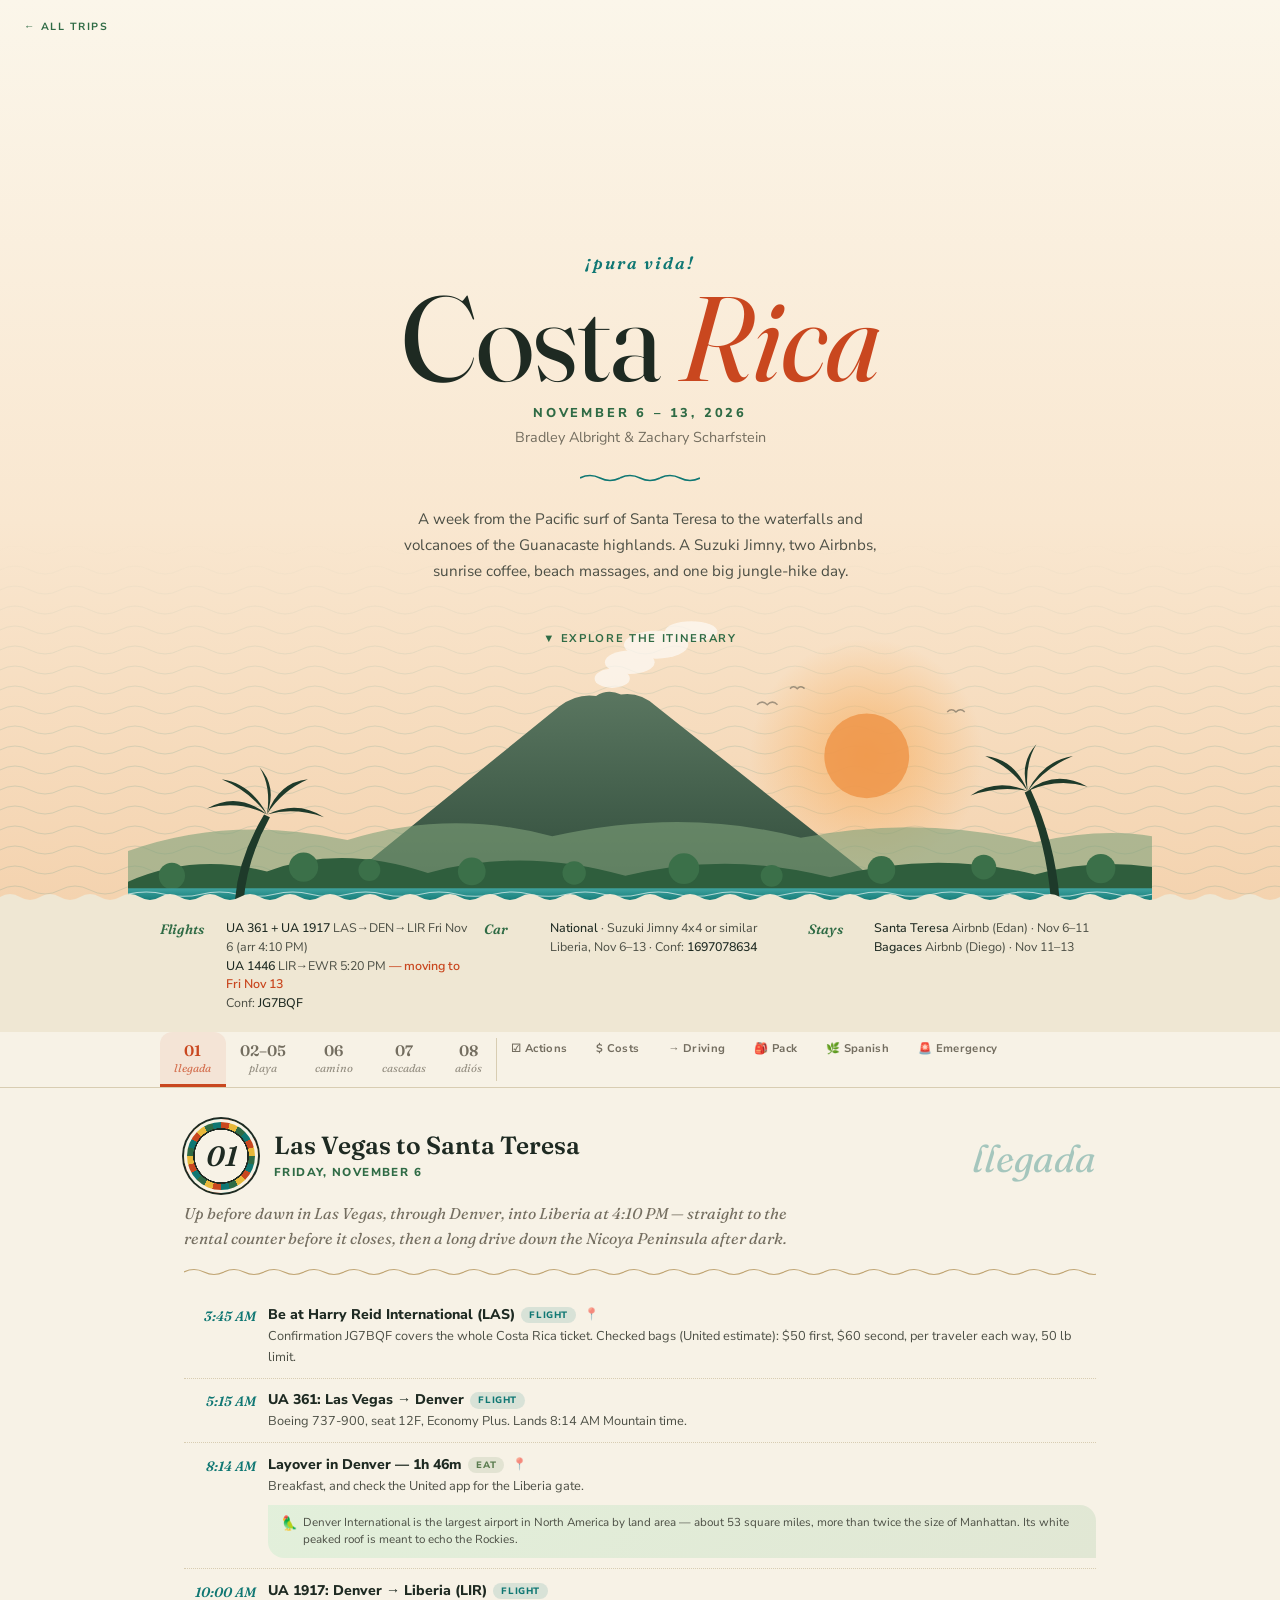
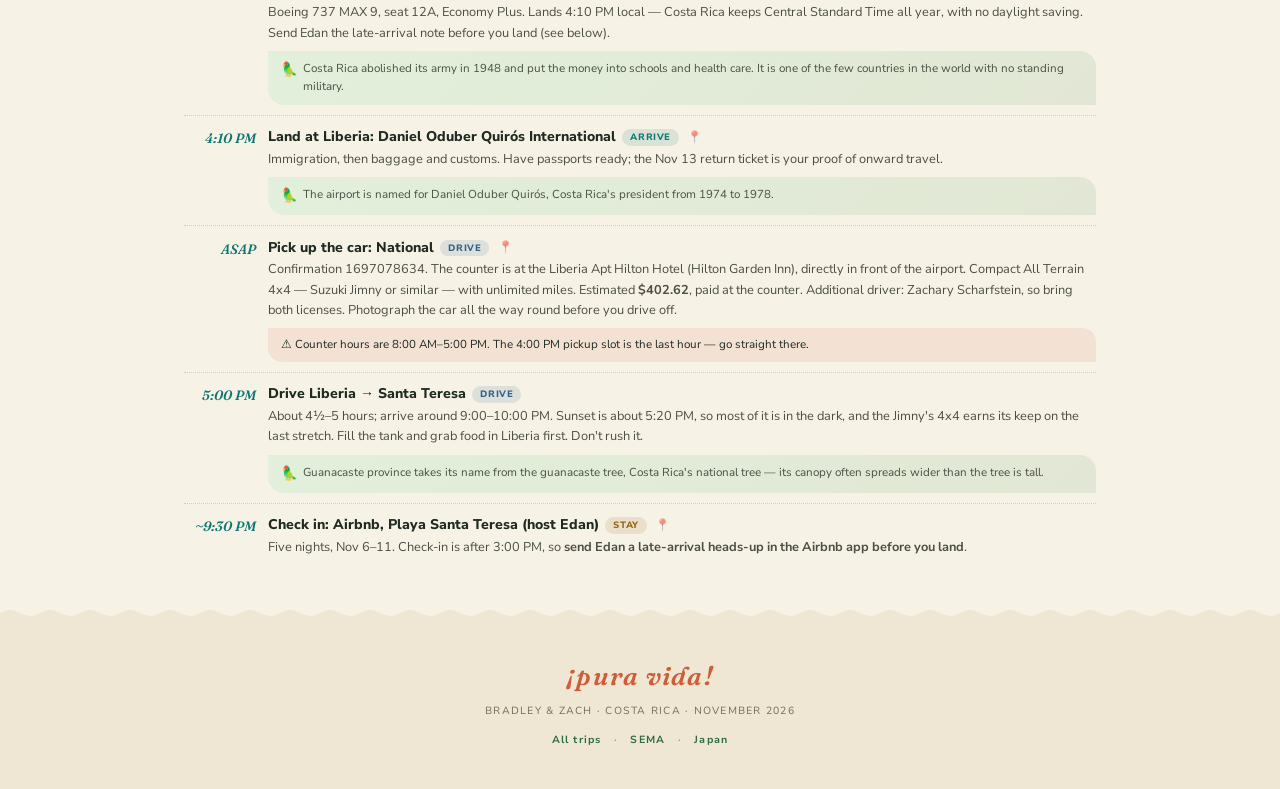
==== costa-rica.html @ 28d33d25 "Add SEMA and Costa Rica trips; turn the site into a trips hub - index.html is now a hub listing all " ====
<!DOCTYPE html>
<html lang="en">
<head>
<meta charset="UTF-8">
<meta name="viewport" content="width=device-width, initial-scale=1.0">
<title>Costa Rica — November 6–13, 2026</title>
<link rel="preconnect" href="https://fonts.googleapis.com">
<link href="https://fonts.googleapis.com/css2?family=Fraunces:ital,opsz,wght@0,9..144,400;0,9..144,600;1,9..144,400;1,9..144,600&family=Nunito+Sans:ital,wght@0,400;0,600;0,700;0,800;1,400&display=swap" rel="stylesheet">
<link rel="stylesheet" href="assets/trip.css">
<style>
/* ═══ COSTA RICA LOOK: sand, jungle, Pacific sunsets, painted ox-cart wheels ═══ */
:root {
    --font-body: 'Nunito Sans', sans-serif;
    --font-display: 'Fraunces', serif;
    --ink: #1E2A22;
    --paper: #F7F2E6;
    --panel-bg: #EFE7D3;
    --accent: #C9471F;
    --accent2: #0F7773;
    --gold: #946616;
    --green: #2F6B45;
    --tint: #DDEFD8;
    --tint-mid: #7DB582;
    --stone: #746E60;
    --mist: #D8CDB2;
    --slate: #4C4F45;
    --hero-pattern: url("data:image/svg+xml,%3Csvg xmlns='http://www.w3.org/2000/svg' width='60' height='20'%3E%3Cpath d='M0 10 Q15 2 30 10 T60 10' fill='none' stroke='%230F7773' stroke-width='0.8' opacity='0.18'/%3E%3C/svg%3E");
    --hero-pattern-size: 60px 20px;
    --wave-line: url("data:image/svg+xml,%3Csvg xmlns='http://www.w3.org/2000/svg' width='40' height='10'%3E%3Cpath d='M0 5 Q10 0 20 5 T40 5' fill='none' stroke='%23946616' stroke-width='1.2'/%3E%3C/svg%3E");
    --wave-edge: url("data:image/svg+xml,%3Csvg xmlns='http://www.w3.org/2000/svg' width='40' height='10'%3E%3Cpath d='M0 6 Q10 0 20 6 T40 6 V10 H0Z' fill='%23EFE7D3'/%3E%3C/svg%3E");
    --carreta: repeating-conic-gradient(#C9471F 0 15deg, #E8B83A 15deg 30deg, #2F6B45 30deg 45deg, #0F7773 45deg 60deg);
}
.hero { background: linear-gradient(#FBF6EA 0%, #F9E7D0 58%, #F4D3AF 100%); }
.particle { border-radius: 0 80% 0 80%; background: #6FA572; }
.particle:nth-child(3n) { background: #E07B3C; }
.particle:nth-child(4n) { background: #E8B83A; }
.trips-link { color: var(--green); font-weight: 700; }
.hero-kicker {
    font-family: var(--font-display);
    font-style: italic;
    font-weight: 600;
    font-size: 1.05rem;
    letter-spacing: 0.12em;
    color: var(--accent2);
}
.hero-title {
    font-weight: 400;
    font-size: clamp(3.6rem, 13vw, 7.5rem);
    letter-spacing: -0.01em;
    line-height: 0.95;
}
.hero-title em { font-style: italic; color: var(--accent); }
.hero-date { font-weight: 800; letter-spacing: 0.22em; color: var(--green); }
.hero-rule {
    width: 120px;
    height: 10px;
    background: url("data:image/svg+xml,%3Csvg xmlns='http://www.w3.org/2000/svg' width='40' height='10'%3E%3Cpath d='M0 5 Q10 0 20 5 T40 5' fill='none' stroke='%230F7773' stroke-width='1.6'/%3E%3C/svg%3E") repeat-x;
}
.hero-desc { font-size: 0.95rem; }
.hero-scroll { color: var(--green); font-weight: 700; }

.facts { border: none; position: relative; background: var(--panel-bg); }
.facts::before {
    content: '';
    position: absolute;
    top: -9px; left: 0; right: 0;
    height: 10px;
    background: var(--wave-edge) repeat-x;
    background-size: 40px 10px;
}
.fact-label {
    font-family: var(--font-display);
    font-style: italic;
    font-weight: 600;
    font-size: 0.85rem;
    letter-spacing: 0.01em;
    color: var(--green);
    min-width: 56px;
    padding-top: 0;
}
.main-nav { border-bottom: none; box-shadow: 0 1px 0 var(--mist); }
.tab { border-radius: 12px 12px 0 0; border-bottom-width: 3px; }
.tab-num { font-family: var(--font-display); font-weight: 600; font-size: 0.95rem; }
.tab-label { font-family: var(--font-display); font-style: italic; font-size: 0.7rem; letter-spacing: 0; }
.tab-text { font-weight: 700; }
.tab.active { background: rgba(201,71,31,0.08); }

.panel-header { align-items: center; }
.panel-num {
    width: 74px;
    height: 74px;
    flex-shrink: 0;
    display: flex;
    align-items: center;
    justify-content: center;
    border-radius: 50%;
    font-style: italic;
    font-weight: 600;
    font-size: 1.75rem;
    color: var(--ink);
    background:
        radial-gradient(circle, var(--paper) 0 50%, var(--ink) 50.5% 53%, transparent 53.5%),
        var(--carreta);
    box-shadow: inset 0 0 0 3px var(--paper), 0 0 0 2px var(--ink);
}
.panel-num.span { font-size: 1.15rem; letter-spacing: -0.02em; }
.panel-meta { padding-top: 0; }
.panel-title { font-family: var(--font-display); font-weight: 600; font-size: 1.55rem; letter-spacing: 0; line-height: 1.15; }
.panel-date { font-size: 0.72rem; font-weight: 800; letter-spacing: 0.12em; text-transform: uppercase; color: var(--green); margin-top: 0.25rem; }
.panel-mark { font-size: 2.4rem; color: var(--accent2); opacity: 0.35; }
.panel-narrative { font-family: var(--font-display); font-size: 0.98rem; color: var(--stone); }
.panel-divider { height: 10px; background: var(--wave-line) repeat-x; background-size: 40px 10px; opacity: 0.55; }

.stop { border-bottom: 1px dotted var(--mist); }
.stop:hover { background: #F0E8D6; border-radius: 12px; }
.stop-time { font-family: var(--font-display); font-style: italic; font-weight: 600; font-size: 0.85rem; color: var(--accent2); min-width: 72px; }
.stop-name { font-weight: 800; font-size: 0.88rem; }
.stop-notes { font-size: 0.8rem; }
.tag {
    font-size: 0.58rem;
    font-weight: 800;
    letter-spacing: 0.06em;
    padding: 1px 8px;
    border-radius: 999px;
    background: color-mix(in srgb, var(--tag-color) 13%, transparent);
}
.t-flight { --tag-color: #0F7773; }
.t-drive  { --tag-color: #2F5F8A; }
.t-stay   { --tag-color: #946616; }
.t-hike   { --tag-color: #2F6B45; }
.t-water  { --tag-color: #16808E; }
.t-beach  { --tag-color: #B8691A; }
.t-surf   { --tag-color: #1F6FB2; }
.t-relax  { --tag-color: #8B5FB0; }
.t-eat    { --tag-color: #5A7C4F; }
.t-opt    { --tag-color: #746E60; }
.t-alert  { --tag-color: #C9471F; }
.stop-alert { border-left: none; border-radius: 0 14px 0 14px; padding: 0.5rem 0.8rem; background: rgba(201,71,31,0.09); }
.fun-fact {
    border-left: none;
    border-radius: 0 16px 0 16px;
    background: linear-gradient(135deg, rgba(221,239,216,0.8), rgba(125,181,130,0.18));
    padding: 0.55rem 0.8rem;
}

.ref-title { font-weight: 600; font-size: 2rem; }
.ref-rule { height: 10px; background: var(--wave-line) repeat-x; background-size: 40px 10px; opacity: 0.55; }
.sub-title { font-family: var(--font-display); font-style: italic; font-weight: 600; font-size: 1rem; letter-spacing: 0; color: var(--green); }
.checklist input[type="checkbox"] { accent-color: var(--green); }
.checklist .nm { font-weight: 700; }
.tip { border-left: 3px solid var(--tint-mid); border-radius: 0 10px 10px 0; background: rgba(221,239,216,0.35); padding: 0.4rem 0.8rem; }
.phrase .ph { font-family: var(--font-display); font-weight: 600; font-size: 0.95rem; }
.phrase .say { font-family: var(--font-display); }
.footer { border-top: none; position: relative; background: var(--panel-bg); margin-top: 1rem; }
.footer::before {
    content: '';
    position: absolute;
    top: -9px; left: 0; right: 0;
    height: 10px;
    background: var(--wave-edge) repeat-x;
    background-size: 40px 10px;
}
.footer-mark { font-weight: 600; font-size: 1.6rem; color: var(--accent); opacity: 0.85; }
.footer-trips a { color: var(--green); font-weight: 700; }
@media (max-width: 640px) {
    .panel-header { flex-wrap: nowrap; }
    .panel-mark { display: none; }
    .panel-num { width: 60px; height: 60px; font-size: 1.4rem; }
    .panel-num.span { font-size: 0.95rem; }
}
</style>
</head>
<body data-store="cr26_">

<!-- ═══ HERO ═══ -->
<section class="hero">
    <div class="hero-bg">
        <svg class="hero-art" viewBox="0 0 1400 420" preserveAspectRatio="xMidYMax meet" aria-hidden="true">
            <defs>
                <linearGradient id="volc" x1="0" y1="0" x2="0" y2="1">
                    <stop offset="0%" stop-color="#5A7660"/>
                    <stop offset="100%" stop-color="#2E4A39"/>
                </linearGradient>
                <linearGradient id="sea" x1="0" y1="0" x2="0" y2="1">
                    <stop offset="0%" stop-color="#3FA3A0"/>
                    <stop offset="100%" stop-color="#0F7773"/>
                </linearGradient>
                <radialGradient id="sunGlow">
                    <stop offset="0%" stop-color="#F7B267" stop-opacity="0.85"/>
                    <stop offset="100%" stop-color="#F7B267" stop-opacity="0"/>
                </radialGradient>
            </defs>
            <!-- sun -->
            <circle cx="1010" cy="220" r="160" fill="url(#sunGlow)"/>
            <circle cx="1010" cy="220" r="58" fill="#EF9446" opacity="0.8"/>
            <!-- birds -->
            <path d="M860 150 q7 -7 14 0 q7 -7 14 0 M905 128 q5 -5 10 0 q5 -5 10 0 M1120 160 q6 -6 12 0 q6 -6 12 0" stroke="#3B3A33" stroke-width="2" fill="none" opacity="0.45"/>
            <!-- Rincón de la Vieja, steaming -->
            <path d="M260 420 L590 152 Q614 134 640 138 Q656 128 674 136 Q700 132 722 152 L1060 420Z" fill="url(#volc)"/>
            <g fill="#FFFFFF" opacity="0.6">
                <ellipse cx="662" cy="114" rx="24" ry="13"/>
                <ellipse cx="686" cy="92" rx="34" ry="16"/>
                <ellipse cx="722" cy="68" rx="44" ry="19"/>
                <ellipse cx="770" cy="50" rx="36" ry="14"/>
            </g>
            <!-- far hills -->
            <path d="M0 350 Q140 300 300 335 Q440 292 580 330 Q760 290 920 332 Q1080 300 1240 338 Q1330 318 1400 330 L1400 420 L0 420Z" fill="#7FA27A" opacity="0.6"/>
            <!-- jungle -->
            <path d="M0 392 Q90 352 190 378 Q290 340 410 380 Q540 344 680 384 Q820 350 960 386 Q1100 348 1240 382 Q1320 360 1400 372 L1400 420 L0 420Z" fill="#2F5E3D"/>
            <g fill="#3B7049">
                <circle cx="60" cy="384" r="18"/><circle cx="240" cy="372" r="20"/><circle cx="330" cy="376" r="15"/>
                <circle cx="470" cy="378" r="19"/><circle cx="610" cy="380" r="16"/><circle cx="760" cy="374" r="21"/>
                <circle cx="880" cy="384" r="15"/><circle cx="1030" cy="376" r="19"/><circle cx="1170" cy="372" r="17"/>
                <circle cx="1330" cy="374" r="20"/>
            </g>
            <!-- the Pacific -->
            <rect x="0" y="401" width="1400" height="19" fill="url(#sea)"/>
            <path d="M0 409 q25 -6 50 0 t50 0 t50 0 t50 0 t50 0 t50 0 t50 0 t50 0 t50 0 t50 0 t50 0 t50 0 t50 0 t50 0 t50 0 t50 0 t50 0 t50 0 t50 0 t50 0 t50 0 t50 0 t50 0 t50 0 t50 0 t50 0 t50 0 t50 0" stroke="#E9F5F2" stroke-width="1.4" fill="none" opacity="0.7"/>
            <!-- palms -->
            <g fill="#1E3A2A">
                <path d="M146 420 Q150 360 186 300 L194 304 Q162 362 158 420Z"/>
                <path d="M190 300 Q150 268 108 292 Q150 280 190 300Z"/>
                <path d="M190 300 Q168 258 128 252 Q166 268 190 300Z"/>
                <path d="M190 300 Q206 256 246 252 Q210 268 190 300Z"/>
                <path d="M190 300 Q232 280 268 304 Q228 290 190 300Z"/>
                <path d="M190 300 Q196 262 180 236 Q204 262 190 300Z"/>
                <path d="M1262 420 Q1256 340 1226 270 L1234 266 Q1268 338 1274 420Z"/>
                <path d="M1230 268 Q1268 238 1312 262 Q1270 250 1230 268Z"/>
                <path d="M1230 268 Q1252 226 1292 220 Q1254 236 1230 268Z"/>
                <path d="M1230 268 Q1212 224 1172 220 Q1208 236 1230 268Z"/>
                <path d="M1230 268 Q1188 250 1152 274 Q1192 260 1230 268Z"/>
                <path d="M1230 268 Q1226 230 1242 204 Q1218 230 1230 268Z"/>
            </g>
        </svg>
        <div id="particles" data-kind="drift" data-count="12"></div>
    </div>
    <a class="trips-link" href="index.html">← ALL TRIPS</a>
    <div class="hero-content">
        <div class="hero-kicker">¡pura vida!</div>
        <h1 class="hero-title">Costa <em>Rica</em></h1>
        <div class="hero-date">NOVEMBER 6 – 13, 2026</div>
        <div class="hero-names">Bradley Albright &amp; Zachary Scharfstein</div>
        <div class="hero-rule"></div>
        <p class="hero-desc">A week from the Pacific surf of Santa Teresa to the waterfalls and volcanoes of the Guanacaste highlands. A Suzuki Jimny, two Airbnbs, sunrise coffee, beach massages, and one big jungle-hike day.</p>
        <a href="#main" class="hero-scroll">▼ EXPLORE THE ITINERARY</a>
    </div>
</section>

<!-- ═══ FACTS BAR ═══ -->
<div class="facts" id="main">
    <div class="facts-inner">
        <div class="fact">
            <span class="fact-label">Flights</span>
            <div class="fact-val"><b>UA 361 + UA 1917</b> LAS→DEN→LIR Fri Nov 6 (arr 4:10 PM)<br><b>UA 1446</b> LIR→EWR 5:20 PM <span class="warn">— moving to Fri Nov 13</span><br>Conf: <b>JG7BQF</b></div>
        </div>
        <div class="fact">
            <span class="fact-label">Car</span>
            <div class="fact-val"><b>National</b> · Suzuki Jimny 4x4 or similar<br>Liberia, Nov 6–13 · Conf: <b>1697078634</b></div>
        </div>
        <div class="fact">
            <span class="fact-label">Stays</span>
            <div class="fact-val"><b>Santa Teresa</b> Airbnb (Edan) · Nov 6–11<br><b>Bagaces</b> Airbnb (Diego) · Nov 11–13</div>
        </div>
    </div>
</div>

<!-- ═══ NAVIGATION ═══ -->
<nav class="main-nav">
    <div class="nav-inner">
        <button class="tab" data-panel="day-1"><span class="tab-num">01</span><span class="tab-label">llegada</span></button>
        <button class="tab" data-panel="day-2"><span class="tab-num">02–05</span><span class="tab-label">playa</span></button>
        <button class="tab" data-panel="day-6"><span class="tab-num">06</span><span class="tab-label">camino</span></button>
        <button class="tab" data-panel="day-7"><span class="tab-num">07</span><span class="tab-label">cascadas</span></button>
        <button class="tab" data-panel="day-8"><span class="tab-num">08</span><span class="tab-label">adiós</span></button>
        <div class="nav-sep"></div>
        <button class="tab" data-panel="actions"><span class="tab-text">☑ Actions</span></button>
        <button class="tab" data-panel="costs"><span class="tab-text">$ Costs</span></button>
        <button class="tab" data-panel="tips"><span class="tab-text">→ Driving</span></button>
        <button class="tab" data-panel="packing"><span class="tab-text">🎒 Pack</span></button>
        <button class="tab" data-panel="phrases"><span class="tab-text">🌿 Spanish</span></button>
        <button class="tab" data-panel="emergency"><span class="tab-text">🚨 Emergency</span></button>
    </div>
</nav>

<!-- ═══ PANELS ═══ -->
<div class="panels">

    <!-- DAY 1 -->
    <div class="panel" id="day-1">
        <div class="panel-header">
            <div class="panel-num">01</div>
            <div class="panel-meta">
                <h2 class="panel-title">Las Vegas to Santa Teresa</h2>
                <div class="panel-date">Friday, November 6</div>
            </div>
            <div class="panel-mark">llegada</div>
        </div>
        <p class="panel-narrative">Up before dawn in Las Vegas, through Denver, into Liberia at 4:10 PM — straight to the rental counter before it closes, then a long drive down the Nicoya Peninsula after dark.</p>
        <div class="panel-divider"></div>
        <div class="stops"><div class="stop">
            <div class="stop-time">3:45 AM</div>
            <div class="stop-body">
                <div class="stop-name">Be at Harry Reid International (LAS) <span class="tag t-flight">FLIGHT</span> <a href="https://maps.apple.com/?ll=36.0840,-115.1537&q=Harry+Reid+International+Airport" target="_blank" rel="noopener" class="map-pin" title="Open in Apple Maps">📍</a></div>
                <div class="stop-notes">Confirmation JG7BQF covers the whole Costa Rica ticket. Checked bags (United estimate): $50 first, $60 second, per traveler each way, 50 lb limit.</div>
            </div>
        </div><div class="stop">
            <div class="stop-time">5:15 AM</div>
            <div class="stop-body">
                <div class="stop-name">UA 361: Las Vegas → Denver <span class="tag t-flight">FLIGHT</span></div>
                <div class="stop-notes">Boeing 737-900, seat 12F, Economy Plus. Lands 8:14 AM Mountain time.</div>
            </div>
        </div><div class="stop">
            <div class="stop-time">8:14 AM</div>
            <div class="stop-body">
                <div class="stop-name">Layover in Denver — 1h 46m <span class="tag t-eat">EAT</span> <a href="https://maps.apple.com/?ll=39.8561,-104.6737&q=Denver+International+Airport" target="_blank" rel="noopener" class="map-pin" title="Open in Apple Maps">📍</a></div>
                <div class="stop-notes">Breakfast, and check the United app for the Liberia gate.</div>
                <div class="fun-fact"><span class="fun-fact-icon">🦜</span> <span class="fun-fact-text">Denver International is the largest airport in North America by land area — about 53 square miles, more than twice the size of Manhattan. Its white peaked roof is meant to echo the Rockies.</span></div>
            </div>
        </div><div class="stop">
            <div class="stop-time">10:00 AM</div>
            <div class="stop-body">
                <div class="stop-name">UA 1917: Denver → Liberia (LIR) <span class="tag t-flight">FLIGHT</span></div>
                <div class="stop-notes">Boeing 737 MAX 9, seat 12A, Economy Plus. Lands 4:10 PM local — Costa Rica keeps Central Standard Time all year, with no daylight saving. Send Edan the late-arrival note before you land (see below).</div>
                <div class="fun-fact"><span class="fun-fact-icon">🦜</span> <span class="fun-fact-text">Costa Rica abolished its army in 1948 and put the money into schools and health care. It is one of the few countries in the world with no standing military.</span></div>
            </div>
        </div><div class="stop">
            <div class="stop-time">4:10 PM</div>
            <div class="stop-body">
                <div class="stop-name">Land at Liberia: Daniel Oduber Quirós International <span class="tag t-flight">ARRIVE</span> <a href="https://maps.apple.com/?ll=10.5933,-85.5444&q=Daniel+Oduber+Quiros+International+Airport" target="_blank" rel="noopener" class="map-pin" title="Open in Apple Maps">📍</a></div>
                <div class="stop-notes">Immigration, then baggage and customs. Have passports ready; the Nov 13 return ticket is your proof of onward travel.</div>
                <div class="fun-fact"><span class="fun-fact-icon">🦜</span> <span class="fun-fact-text">The airport is named for Daniel Oduber Quirós, Costa Rica's president from 1974 to 1978.</span></div>
            </div>
        </div><div class="stop">
            <div class="stop-time">ASAP</div>
            <div class="stop-body">
                <div class="stop-name">Pick up the car: National <span class="tag t-drive">DRIVE</span> <a href="https://maps.apple.com/?ll=10.5925,-85.5395&q=Hilton+Garden+Inn+Liberia+Airport" target="_blank" rel="noopener" class="map-pin" title="Open in Apple Maps">📍</a></div>
                <div class="stop-notes">Confirmation 1697078634. The counter is at the Liberia Apt Hilton Hotel (Hilton Garden Inn), directly in front of the airport. Compact All Terrain 4x4 — Suzuki Jimny or similar — with unlimited miles. Estimated <b>$402.62</b>, paid at the counter. Additional driver: Zachary Scharfstein, so bring both licenses. Photograph the car all the way round before you drive off.</div>
                <div class="stop-alert">⚠ Counter hours are 8:00 AM–5:00 PM. The 4:00 PM pickup slot is the last hour — go straight there.</div>
            </div>
        </div><div class="stop">
            <div class="stop-time">5:00 PM</div>
            <div class="stop-body">
                <div class="stop-name">Drive Liberia → Santa Teresa <span class="tag t-drive">DRIVE</span></div>
                <div class="stop-notes">About 4½–5 hours; arrive around 9:00–10:00 PM. Sunset is about 5:20 PM, so most of it is in the dark, and the Jimny's 4x4 earns its keep on the last stretch. Fill the tank and grab food in Liberia first. Don't rush it.</div>
                <div class="fun-fact"><span class="fun-fact-icon">🦜</span> <span class="fun-fact-text">Guanacaste province takes its name from the guanacaste tree, Costa Rica's national tree — its canopy often spreads wider than the tree is tall.</span></div>
            </div>
        </div><div class="stop">
            <div class="stop-time">~9:30 PM</div>
            <div class="stop-body">
                <div class="stop-name">Check in: Airbnb, Playa Santa Teresa (host Edan) <span class="tag t-stay">STAY</span> <a href="https://maps.apple.com/?ll=9.6430,-85.1690&q=Santa+Teresa+Costa+Rica" target="_blank" rel="noopener" class="map-pin" title="Open in Apple Maps">📍</a></div>
                <div class="stop-notes">Five nights, Nov 6–11. Check-in is after 3:00 PM, so <b>send Edan a late-arrival heads-up in the Airbnb app before you land</b>.</div>
            </div>
        </div></div>
    </div>

    <!-- DAYS 2–5 -->
    <div class="panel" id="day-2">
        <div class="panel-header">
            <div class="panel-num span">02–05</div>
            <div class="panel-meta">
                <h2 class="panel-title">Santa Teresa</h2>
                <div class="panel-date">Saturday, November 7 – Tuesday, November 10</div>
            </div>
            <div class="panel-mark">playa</div>
        </div>
        <p class="panel-narrative">Four open days on the Pacific. Brad's rhythm: sunrise coffee and breakfast, then activities and beach in whichever order the weather favours. Nothing is booked — this is the rotation.</p>
        <div class="panel-divider"></div>
        <div class="stops"><div class="stop">
            <div class="stop-time">5:30 AM</div>
            <div class="stop-body">
                <div class="stop-name">Sunrise coffee + breakfast <span class="tag t-eat">EAT</span></div>
                <div class="stop-notes">Sunrise is about 5:30 AM this time of year. Strictly optional — but worth it once or twice for a dawn surf.</div>
            </div>
        </div><div class="stop">
            <div class="stop-time">Morning</div>
            <div class="stop-body">
                <div class="stop-name">Surf Playa Santa Teresa / Playa Hermosa <span class="tag t-surf">SURF</span> <a href="https://maps.apple.com/?ll=9.6700,-85.1870&q=Playa+Hermosa+Santa+Teresa+Costa+Rica" target="_blank" rel="noopener" class="map-pin" title="Open in Apple Maps">📍</a></div>
                <div class="stop-notes">Surf or an activity in the morning when it's glassy, beach in the afternoon into sunset. On a rainy morning, flip it.</div>
                <div class="fun-fact"><span class="fun-fact-icon">🦜</span> <span class="fun-fact-text">The Nicoya Peninsula is one of the world's five "Blue Zones" — places where an unusually large share of people live past 100.</span></div>
            </div>
        </div><div class="stop">
            <div class="stop-time">Sat or Sun</div>
            <div class="stop-body">
                <div class="stop-name">Cabo Blanco Nature Reserve <span class="tag t-hike">HIKE</span> <a href="https://maps.apple.com/?ll=9.5790,-85.1110&q=Reserva+Natural+Absoluta+Cabo+Blanco" target="_blank" rel="noopener" class="map-pin" title="Open in Apple Maps">📍</a></div>
                <div class="stop-notes">Arrive early — it closes mid-afternoon. Entry is about $12 per person.</div>
                <div class="stop-alert">⚠ Open Wednesday–Sunday, 8 AM–4 PM; <b>closed Monday and Tuesday</b>. On this trip that means Saturday or Sunday.</div>
                <div class="fun-fact"><span class="fun-fact-icon">🦜</span> <span class="fun-fact-text">Cabo Blanco became Costa Rica's first protected area in 1963, thanks to a Swedish-Danish couple, Nicolás Wessberg and Karen Mogensen, who campaigned to save it.</span></div>
            </div>
        </div><div class="stop">
            <div class="stop-time">Any day</div>
            <div class="stop-body">
                <div class="stop-name">Montezuma waterfalls + beach day <span class="tag t-water">WATERFALL</span> <span class="tag t-beach">BEACH</span> <a href="https://maps.apple.com/?ll=9.6560,-85.0710&q=Montezuma+Waterfall+Costa+Rica" target="_blank" rel="noopener" class="map-pin" title="Open in Apple Maps">📍</a></div>
                <div class="stop-notes">About 45 minutes away, on the opposite coast of the peninsula. Wear shoes that can get wet — the way up to the falls follows the river.</div>
            </div>
        </div><div class="stop">
            <div class="stop-time">Any day</div>
            <div class="stop-body">
                <div class="stop-name">Mal País fishing village + tide pools <span class="tag t-beach">BEACH</span> <a href="https://maps.apple.com/?ll=9.6050,-85.1440&q=Mal+Pais+Costa+Rica" target="_blank" rel="noopener" class="map-pin" title="Open in Apple Maps">📍</a></div>
                <div class="stop-notes">Just south of Santa Teresa. The tide pools are best at low tide.</div>
            </div>
        </div><div class="stop">
            <div class="stop-time">Afternoon</div>
            <div class="stop-body">
                <div class="stop-name">Beach massage <span class="tag t-relax">RELAX</span></div>
                <div class="stop-notes">Brad's call: wing it with the beach pop-ups. Therapists set up tables on and around the beach near the main breaks and beach clubs — walk-up, cash, and usually well under spa prices.<br><b>Backups:</b> Massage &amp; Physio — By Juan (near Super Ronny 2, 7 AM–8 PM, +506 7130 9033; reviews unverifiable) · Numú Wellness Center (4.9★, 30 TripAdvisor reviews) · Jungle Wellness (Salva — physiotherapy-focused, rave reviews).</div>
            </div>
        </div><div class="stop">
            <div class="stop-time">5:20 PM</div>
            <div class="stop-body">
                <div class="stop-name">Sunset, Playa Santa Teresa <span class="tag t-beach">BEACH</span> <a href="https://maps.apple.com/?ll=9.6430,-85.1690&q=Playa+Santa+Teresa" target="_blank" rel="noopener" class="map-pin" title="Open in Apple Maps">📍</a></div>
                <div class="stop-notes">Sunset is about 5:20 PM. Afternoon beach straight into it on the good-weather days.</div>
            </div>
        </div></div>
    </div>

    <!-- DAY 6 -->
    <div class="panel" id="day-6">
        <div class="panel-header">
            <div class="panel-num">06</div>
            <div class="panel-meta">
                <h2 class="panel-title">Santa Teresa to Bagaces</h2>
                <div class="panel-date">Wednesday, November 11</div>
            </div>
            <div class="panel-mark">camino</div>
        </div>
        <p class="panel-narrative">Leave the coast mid-morning and head up into the Guanacaste highland foothills. Pool by late afternoon.</p>
        <div class="panel-divider"></div>
        <div class="stops"><div class="stop">
            <div class="stop-time">9:30 AM</div>
            <div class="stop-body">
                <div class="stop-name">Check out + hit the road <span class="tag t-drive">DRIVE</span></div>
                <div class="stop-notes">Check out of the Santa Teresa Airbnb before 11:00 AM; aim to leave by 9:30–10:00 AM. The drive to Bagaces is about 4½–5½ hours, landing mid-afternoon.</div>
            </div>
        </div><div class="stop">
            <div class="stop-time">3:00 PM</div>
            <div class="stop-body">
                <div class="stop-name">Check in: Airbnb, Bagaces (host Diego) <span class="tag t-stay">STAY</span> <a href="https://maps.apple.com/?ll=10.5270,-85.2550&q=Bagaces+Guanacaste+Costa+Rica" target="_blank" rel="noopener" class="map-pin" title="Open in Apple Maps">📍</a></div>
                <div class="stop-notes">Two nights, Nov 11–13; check-in after 3:00 PM. Pool at the property, near Montaño/Bagaces in the Guanacaste highland foothills.</div>
                <div class="fun-fact"><span class="fun-fact-icon">🦜</span> <span class="fun-fact-text">Costa Rica makes nearly all of its electricity from renewables — and the geothermal plants on Miravalles volcano, in Bagaces canton, are part of the reason.</span></div>
            </div>
        </div><div class="stop">
            <div class="stop-time">Evening</div>
            <div class="stop-body">
                <div class="stop-name">Pool + pick Thursday's hike <span class="tag t-relax">RELAX</span></div>
                <div class="stop-notes">Stock up on groceries and trail snacks, check the weather, and choose tomorrow's option. Tenorio and Rincón de la Vieja tickets are sold online only — buy tonight at the latest.</div>
            </div>
        </div></div>
    </div>

    <!-- DAY 7 -->
    <div class="panel" id="day-7">
        <div class="panel-header">
            <div class="panel-num">07</div>
            <div class="panel-meta">
                <h2 class="panel-title">Highlands Day: Jungle Hikes + Waterfalls</h2>
                <div class="panel-date">Thursday, November 12</div>
            </div>
            <div class="panel-mark">cascadas</div>
        </div>
        <p class="panel-narrative">Brad's brief: a big jungle-hike day, waterfalls, off the beaten path. All three stay as options — decide on the day by weather and legs. None booked.</p>
        <div class="panel-divider"></div>
        <div class="stops"><div class="stop">
            <div class="stop-time">Option A</div>
            <div class="stop-body">
                <div class="stop-name">Sensoria — private reserve <span class="tag t-hike">HIKE</span> <span class="tag t-water">WATERFALL</span> <a href="https://maps.apple.com/?ll=10.8470,-85.3020&q=Sensoria+Rincon+de+la+Vieja" target="_blank" rel="noopener" class="map-pin" title="Open in Apple Maps">📍</a></div>
                <div class="stop-notes">North slope of Rincón de la Vieja, about 1 hour away. The most off-the-beaten-path choice: a guided hike through private primary rainforest to blue waterfalls and thermal pools, small groups only.</div>
                <div class="stop-alert">⚠ Needs an advance reservation.</div>
            </div>
        </div><div class="stop">
            <div class="stop-time">Option B</div>
            <div class="stop-body">
                <div class="stop-name">Tenorio Volcano / Río Celeste <span class="tag t-hike">HIKE</span> <span class="tag t-water">WATERFALL</span> <a href="https://maps.apple.com/?ll=10.7130,-85.0160&q=Parque+Nacional+Volcan+Tenorio+Rio+Celeste" target="_blank" rel="noopener" class="map-pin" title="Open in Apple Maps">📍</a></div>
                <div class="stop-notes">About 1½ hours via Bijagua. The most epic single waterfall: the sky-blue Río Celeste falls, and Los Teñideros, where the river turns blue. A 3–4 hour jungle hike — busy at the falls viewpoint, quiet deeper in.</div>
                <div class="stop-alert">⚠ Tickets are online only at <a href="https://serviciosenlinea.sinac.go.cr/" target="_blank" rel="noopener">serviciosenlinea.sinac.go.cr</a>, for a timed entry slot. Everyone must be out by 4 PM and last entry is early afternoon, so leave Bagaces early.</div>
                <div class="fun-fact"><span class="fun-fact-icon">🦜</span> <span class="fun-fact-text">Nothing is dyed: where two clear rivers meet at Los Teñideros ("the dyers"), a change in acidity makes tiny aluminosilicate particles clump together, and they scatter sunlight so the river looks sky-blue.</span></div>
            </div>
        </div><div class="stop">
            <div class="stop-time">Option C</div>
            <div class="stop-body">
                <div class="stop-name">Rincón de la Vieja — Las Pailas + La Cangreja <span class="tag t-hike">HIKE</span> <span class="tag t-water">WATERFALL</span> <a href="https://maps.apple.com/?ll=10.7720,-85.3510&q=Sector+Las+Pailas+Rincon+de+la+Vieja" target="_blank" rel="noopener" class="map-pin" title="Open in Apple Maps">📍</a></div>
                <div class="stop-notes">About 1 hour away. Volcanic jungle: fumaroles and mud pots on the Las Pailas side, then La Cangreja's turquoise plunge pool, with Escondida and Oropéndola falls nearby. The park is closed on Mondays — Thursday is fine. Tickets online at SINAC.</div>
                <div class="fun-fact"><span class="fun-fact-icon">🦜</span> <span class="fun-fact-text">The park is part of the Área de Conservación Guanacaste, a UNESCO World Heritage Site since 1999. "Rincón de la Vieja" means "the old woman's corner", from a local legend.</span></div>
            </div>
        </div><div class="stop">
            <div class="stop-time">Fallback</div>
            <div class="stop-body">
                <div class="stop-name">Llanos de Cortés + Río Negro hot springs <span class="tag t-relax">EASY DAY</span> <a href="https://maps.apple.com/?ll=10.5180,-85.2810&q=Catarata+Llanos+de+Cortes" target="_blank" rel="noopener" class="map-pin" title="Open in Apple Maps">📍</a></div>
                <div class="stop-notes">The light option: Llanos de Cortés waterfall is about 20 minutes from Bagaces, then the Río Negro hot springs.</div>
            </div>
        </div></div>
    </div>

    <!-- DAY 8 -->
    <div class="panel" id="day-8">
        <div class="panel-header">
            <div class="panel-num">08</div>
            <div class="panel-meta">
                <h2 class="panel-title">Fly Home</h2>
                <div class="panel-date">Friday, November 13</div>
            </div>
            <div class="panel-mark">adiós</div>
        </div>
        <p class="panel-narrative">A last swim, check out, an hour to the airport, and a nonstop to Newark — once the return date is moved.</p>
        <div class="panel-divider"></div>
        <div class="stops"><div class="stop">
            <div class="stop-time">By 11 AM</div>
            <div class="stop-body">
                <div class="stop-name">Check out of the Bagaces Airbnb <span class="tag t-stay">STAY</span></div>
                <div class="stop-notes">Checkout is before 11:00 AM.</div>
            </div>
        </div><div class="stop">
            <div class="stop-time">2:00 PM</div>
            <div class="stop-body">
                <div class="stop-name">Drive Bagaces → Liberia airport <span class="tag t-drive">DRIVE</span></div>
                <div class="stop-notes">About 45–60 minutes. Leave by about 2:00 PM to make the 3:00 PM car return.</div>
            </div>
        </div><div class="stop">
            <div class="stop-time">3:00 PM</div>
            <div class="stop-body">
                <div class="stop-name">Return the rental car <span class="tag t-drive">DRIVE</span> <a href="https://maps.apple.com/?ll=10.5925,-85.5395&q=Hilton+Garden+Inn+Liberia+Airport" target="_blank" rel="noopener" class="map-pin" title="Open in Apple Maps">📍</a></div>
                <div class="stop-notes">The booked return is 4:00 PM at the airport Hilton location; 3:00 PM is safer for an international departure.</div>
            </div>
        </div><div class="stop">
            <div class="stop-time">5:20 PM</div>
            <div class="stop-body">
                <div class="stop-name">UA 1446: Liberia (LIR) → Newark (EWR) <span class="tag t-flight">FLIGHT</span> <a href="https://maps.apple.com/?ll=10.5933,-85.5444&q=Daniel+Oduber+Quiros+International+Airport" target="_blank" rel="noopener" class="map-pin" title="Open in Apple Maps">📍</a></div>
                <div class="stop-notes">Nonstop, Boeing 737 MAX 9. Lands 11:25 PM.</div>
                <div class="stop-alert">⚠ <b>Still ticketed for Wed Nov 11 (seat 12D).</b> Brad is moving it to Fri Nov 13 in the United app. Re-pick the Economy Plus seat on the new date; a fare difference may apply.</div>
            </div>
        </div></div>
    </div>

    <!-- ═══ ACTIONS ═══ -->
    <div class="panel" id="actions">
        <div class="ref-section">
            <h2 class="ref-title">Action Items</h2>
            <div class="ref-rule"></div>
            <div class="sub-title">Before you go</div>
            <ul class="checklist">
                <li><input type="checkbox" data-key="a0"><span class="nm">United return date</span><span class="dt">Move UA 1446 from Wed Nov 11 to Fri Nov 13 in the United app. Re-pick the Economy Plus seat; a fare difference may apply.</span></li>
                <li><input type="checkbox" data-key="a1"><span class="nm">Message Edan</span><span class="dt">Late-arrival heads-up in the Airbnb app before landing Fri — you'll get there ~9–10 PM.</span></li>
                <li><input type="checkbox" data-key="a2"><span class="nm">Sensoria</span><span class="dt">Reserve ahead if that's the Thursday pick.</span></li>
                <li><input type="checkbox" data-key="a3"><span class="nm">Park tickets</span><span class="dt">Tenorio / Río Celeste and Rincón de la Vieja sell online only, by time slot: <a href="https://serviciosenlinea.sinac.go.cr/" target="_blank" rel="noopener">serviciosenlinea.sinac.go.cr</a>.</span></li>
                <li><input type="checkbox" data-key="a4"><span class="nm">Passport</span><span class="dt">Carry it from Newark on Tuesday — you leave for Costa Rica straight from Las Vegas.</span></li>
                <li><input type="checkbox" data-key="a5"><span class="nm">Both licenses</span><span class="dt">Brad and Zach (the additional driver) at the National counter.</span></li>
                <li><input type="checkbox" data-key="a6"><span class="nm">Offline maps</span><span class="dt">Waze, plus offline Google Maps for Guanacaste and the Nicoya Peninsula.</span></li>
                <li><input type="checkbox" data-key="a7"><span class="nm">National's number</span><span class="dt">Save the Liberia counter's phone number in case immigration runs past 5 PM.</span></li>
            </ul>
            <div class="sub-title">On arrival</div>
            <ul class="checklist">
                <li><input type="checkbox" data-key="a10"><span class="nm">Car before 5 PM</span><span class="dt">Straight to the counter at the Hilton Garden Inn. Photograph the car all round.</span></li>
                <li><input type="checkbox" data-key="a11"><span class="nm">Cash</span><span class="dt">Small US bills or colones for beach massages and roadside stops.</span></li>
                <li><input type="checkbox" data-key="a12"><span class="nm">Cabo Blanco day</span><span class="dt">Saturday or Sunday — closed Monday and Tuesday.</span></li>
            </ul>
        </div>
    </div>

    <!-- ═══ COSTS ═══ -->
    <div class="panel" id="costs">
        <div class="ref-section">
            <h2 class="ref-title">Trip Costs</h2>
            <div class="ref-rule"></div>
            <table class="costs-table">
                <tr><th>Item</th><th>Cost</th></tr>
                <tr><td>United flights (JG7BQF)<small>Fare $684.00 + Economy Plus $408.00 + taxes/fees $156.43. Paid $860.31 by card + $388.12 United credit from the SEMA flight change.</small></td><td>$1,248.43</td></tr>
                <tr><td>National rental car — estimate, pay at counter<small>Weekly rate $189 + third-party liability $119 + additional driver $35 + taxes/fees $59.62</small></td><td>$402.62</td></tr>
                <tr><td>Checked bags (United estimate)<small>Per traveler each way, 50 lb limit</small></td><td>$50 / $60</td></tr>
                <tr><td>Airbnbs: Santa Teresa + Bagaces<small>Booked in the Airbnb app — no prices on file</small></td><td>—</td></tr>
                <tr class="total"><td>Known total (before bags + Airbnbs)</td><td>$1,651.05</td></tr>
            </table>
            <p class="ref-note" style="margin-top:0.8rem;">Moving the return flight to Nov 13 may add a fare difference.</p>
        </div>
    </div>

    <!-- ═══ DRIVING ═══ -->
    <div class="panel" id="tips">
        <div class="ref-section">
            <h2 class="ref-title">Driving + Getting Around</h2>
            <div class="ref-rule"></div>
            <div class="tip">Costa Rica drives on the <b>right</b>.</div>
            <div class="tip">Santa Teresa roads are <b>rough and partly unpaved</b>. Allow the full drive times, and don't rush the Nov 6 night drive.</div>
            <div class="tip">It gets dark fast: sunrise ~5:30 AM, sunset ~5:20 PM. Plan the Wednesday drive for daylight.</div>
            <div class="tip"><b>Waze</b> is what most drivers in Costa Rica use. Download offline Google Maps as a backup.</div>
            <div class="tip">Gas stations are <b>full-service</b> — tell the attendant "lleno, por favor" (fill it up).</div>
            <div class="tip">The National counter is at the <b>Hilton Garden Inn in front of LIR</b>, open 8 AM–5 PM.</div>
            <div class="tip">Liberia (LIR) is Daniel Oduber Quirós International Airport.</div>
            <div class="tip">National parks sell tickets <b>online only</b> through SINAC. Rincón de la Vieja closes Mondays; Cabo Blanco closes Mondays and Tuesdays.</div>
            <div class="tip">Leave nothing visible in the car at beaches and trailheads.</div>
        </div>
    </div>

    <!-- ═══ PACKING ═══ -->
    <div class="panel" id="packing">
        <div class="ref-section">
            <h2 class="ref-title">Packing List</h2>
            <div class="ref-rule"></div>
            <p class="ref-note">This rides in the same bag as SEMA — you fly straight from Las Vegas. Warm and humid on the coast; the highlands are a little cooler, and November still brings showers.</p>
            <div class="sub-title">Clothing</div>
            <ul class="checklist">
                <li><input type="checkbox" data-key="p0"><span class="nm">Swimwear ×2–3</span><span class="dt">Beach, waterfalls, two pools and hot springs. Things don't dry fast in the humidity.</span></li>
                <li><input type="checkbox" data-key="p1"><span class="nm">Rash guard / sun shirt</span><span class="dt">Surf mornings and long beach afternoons.</span></li>
                <li><input type="checkbox" data-key="p2"><span class="nm">Quick-dry shorts + tees</span><span class="dt">Light and breathable.</span></li>
                <li><input type="checkbox" data-key="p3"><span class="nm">Light long pants</span><span class="dt">Evenings (bugs) and the Thursday jungle hike.</span></li>
                <li><input type="checkbox" data-key="p4"><span class="nm">Packable rain shell</span><span class="dt">For passing showers on the hike day.</span></li>
                <li><input type="checkbox" data-key="p5"><span class="nm">Sandals</span><span class="dt">Beach town staple.</span></li>
                <li><input type="checkbox" data-key="p6"><span class="nm">Shoes that can get wet</span><span class="dt">Montezuma's river walk and the waterfall trails.</span></li>
            </ul>
            <div class="sub-title">Gear</div>
            <ul class="checklist">
                <li><input type="checkbox" data-key="p10"><span class="nm">Reef-safe sunscreen</span><span class="dt">Strong tropical sun at ~10° north.</span></li>
                <li><input type="checkbox" data-key="p11"><span class="nm">Insect repellent</span><span class="dt">Jungle and dusk on the beach.</span></li>
                <li><input type="checkbox" data-key="p12"><span class="nm">Headlamp</span><span class="dt">The Friday night arrival and unlit beach roads.</span></li>
                <li><input type="checkbox" data-key="p13"><span class="nm">Dry bag</span><span class="dt">Phone and keys at the waterfalls.</span></li>
                <li><input type="checkbox" data-key="p14"><span class="nm">Water bottle + daypack</span><span class="dt">For the 3–4 hour hike.</span></li>
            </ul>
            <div class="sub-title">Documents + money</div>
            <ul class="checklist">
                <li><input type="checkbox" data-key="p20"><span class="nm">Passports</span><span class="dt">Required for Costa Rica. Photo backup on your phone.</span></li>
                <li><input type="checkbox" data-key="p21"><span class="nm">Driver's licenses</span><span class="dt">Both drivers.</span></li>
                <li><input type="checkbox" data-key="p22"><span class="nm">Credit card</span><span class="dt">The National counter (~$402.62).</span></li>
                <li><input type="checkbox" data-key="p23"><span class="nm">Small US bills</span><span class="dt">Beach massages are cash.</span></li>
            </ul>
        </div>
    </div>

    <!-- ═══ SPANISH ═══ -->
    <div class="panel" id="phrases">
        <div class="ref-section">
            <h2 class="ref-title">Tico Spanish</h2>
            <div class="ref-rule"></div>
            <p class="ref-note">English is common in Santa Teresa, less so in the highlands. A little Spanish goes a long way — and "pura vida" covers almost everything.</p>
            <div class="sub-title">Basics</div>
            <div class="phrase"><span class="ph">¡Pura vida!</span><span class="say">POO-rah VEE-dah</span><span class="en">Hello, goodbye, thanks, all good — the national catchphrase</span></div>
            <div class="phrase"><span class="ph">Buenos días</span><span class="say">BWEH-nohs DEE-ahs</span><span class="en">Good morning</span></div>
            <div class="phrase"><span class="ph">Gracias / Por favor</span><span class="say">GRAH-see-ahs / pohr fah-VOHR</span><span class="en">Thank you / Please</span></div>
            <div class="phrase"><span class="ph">Con permiso</span><span class="say">kohn pehr-MEE-soh</span><span class="en">Excuse me (to get past someone)</span></div>
            <div class="phrase"><span class="ph">Mae</span><span class="say">MAH-eh</span><span class="en">Dude — very Tico</span></div>
            <div class="phrase"><span class="ph">¡Tuanis!</span><span class="say">too-AH-nees</span><span class="en">Cool! / Great!</span></div>
            <div class="sub-title">Food</div>
            <div class="phrase"><span class="ph">Un casado, por favor</span><span class="say">kah-SAH-doh</span><span class="en">The classic lunch plate: rice, beans, plantain, salad, and meat or fish</span></div>
            <div class="phrase"><span class="ph">Gallo pinto</span><span class="say">GAH-yoh PEEN-toh</span><span class="en">Rice and beans — the national breakfast</span></div>
            <div class="phrase"><span class="ph">¿Qué me recomienda?</span><span class="say">keh meh reh-koh-mee-EHN-dah</span><span class="en">What do you recommend?</span></div>
            <div class="phrase"><span class="ph">La cuenta, por favor</span><span class="say">lah KWEHN-tah</span><span class="en">The check, please</span></div>
            <div class="sub-title">On the road</div>
            <div class="phrase"><span class="ph">Lleno, por favor</span><span class="say">YEH-noh</span><span class="en">Fill it up, please (full-service gas stations)</span></div>
            <div class="phrase"><span class="ph">¿Dónde está…?</span><span class="say">DOHN-deh ehs-TAH</span><span class="en">Where is…?</span></div>
            <div class="phrase"><span class="ph">Derecha / izquierda / recto</span><span class="say">deh-REH-chah / ees-kee-EHR-dah / REHK-toh</span><span class="en">Right / left / straight on</span></div>
            <div class="phrase"><span class="ph">¿Este camino está bien para carro?</span><span class="say">EHS-teh kah-MEE-noh</span><span class="en">Is this road OK for a car?</span></div>
            <div class="sub-title">Beach + massage</div>
            <div class="phrase"><span class="ph">¿Cuánto cuesta?</span><span class="say">KWAHN-toh KWEHS-tah</span><span class="en">How much is it?</span></div>
            <div class="phrase"><span class="ph">¿Un masaje de una hora?</span><span class="say">mah-SAH-heh</span><span class="en">A one-hour massage?</span></div>
            <div class="phrase"><span class="ph">¿Aceptan tarjeta?</span><span class="say">ah-SEHP-tahn tahr-HEH-tah</span><span class="en">Do you take cards?</span></div>
        </div>
    </div>

    <!-- ═══ EMERGENCY ═══ -->
    <div class="panel" id="emergency">
        <div class="ref-section">
            <h2 class="ref-title">Emergency Info</h2>
            <div class="ref-rule"></div>
            <div class="sub-title">Numbers</div>
            <div class="phrase"><span class="ph">911</span><span class="say">Police · Ambulance · Fire</span><span class="en">All emergencies anywhere in Costa Rica.</span></div>
            <div class="phrase"><span class="ph">+506 2519-2000</span><span class="say">US Embassy, San José</span><span class="en">Lost passports and emergencies; the same number after hours.</span></div>
            <div class="phrase"><span class="ph">1-800-864-8331</span><span class="say">United Airlines</span><span class="en">Conf JG7BQF.</span></div>
            <div class="phrase"><span class="ph">1697078634</span><span class="say">National rental</span><span class="en">Counter at the Hilton Garden Inn, Liberia airport, 8 AM–5 PM.</span></div>
            <div class="sub-title">Medical</div>
            <div class="phrase"><span class="ph">Santa Teresa</span><span class="say">Santa Teresa Urgent Care</span><span class="en">East side of the Santa Teresa church. 8 AM–11 PM daily, on call 24/7: +506 8512 9111.</span></div>
            <div class="phrase"><span class="ph">Liberia</span><span class="say">Hospital Enrique Baltodano</span><span class="en">Liberia's public hospital, 24-hour emergency room. Private alternatives in Liberia: Hospital San Rafael Arcángel and Hospital Metropolitano.</span></div>
            <div class="sub-title">If there's an accident</div>
            <p class="ref-note">Standard rental-company rule in Costa Rica: don't move the car. Call 911 and National, and wait for the traffic police (tránsito) and the insurance inspector.</p>
            <div class="sub-title">Useful phrases</div>
            <div class="phrase"><span class="ph">¡Ayuda!</span><span class="say">ah-YOO-dah</span><span class="en">Help!</span></div>
            <div class="phrase"><span class="ph">Necesito un médico</span><span class="say">neh-seh-SEE-toh oon MEH-dee-koh</span><span class="en">I need a doctor</span></div>
            <div class="phrase"><span class="ph">Llame a una ambulancia</span><span class="say">YAH-meh ah OO-nah ahm-boo-LAHN-see-ah</span><span class="en">Call an ambulance</span></div>
            <div class="phrase"><span class="ph">Perdí mi pasaporte</span><span class="say">pehr-DEE mee pah-sah-POHR-teh</span><span class="en">I lost my passport</span></div>
            <div class="phrase"><span class="ph">Tuvimos un accidente</span><span class="say">too-VEE-mohs oon ahk-see-DEHN-teh</span><span class="en">We had an accident</span></div>
        </div>
    </div>
</div>

<!-- ═══ FOOTER ═══ -->
<footer class="footer">
    <div class="footer-mark">¡pura vida!</div>
    BRADLEY &amp; ZACH · COSTA RICA · NOVEMBER 2026
    <div class="footer-trips"><a href="index.html">All trips</a> · <a href="sema.html">SEMA</a> · <a href="japan.html">Japan</a></div>
</footer>

<script src="assets/trip.js"></script>
</body>
</html>
---- assets/trip.css ----
/* Shared LAYOUT for the trip pages (sema.html, costa-rica.html): structure only.
   Each page brings its own look (fonts, palette, art, decorations) in its <style>. */
* { margin:0; padding:0; box-sizing:border-box; }
html { scroll-behavior:smooth; }
body {
    font-family: var(--font-body);
    background: var(--paper);
    color: var(--ink);
    line-height: 1.6;
    -webkit-font-smoothing: antialiased;
    overflow-x: hidden;
}

/* ═══ HERO ═══ */
.hero {
    position: relative;
    min-height: 100vh;
    display: flex;
    align-items: center;
    justify-content: center;
    overflow: hidden;
}
.hero-bg { position:absolute; inset:0; z-index:0; }
.hero-bg::before {
    content: '';
    position: absolute;
    bottom: 0; left: 0; right: 0;
    height: 40%;
    background-image: var(--hero-pattern);
    background-size: var(--hero-pattern-size);
    -webkit-mask-image: linear-gradient(to top, #000 40%, transparent);
    mask-image: linear-gradient(to top, #000 40%, transparent);
}
.hero-art {
    position: absolute;
    bottom: -2px;
    left: 50%;
    transform: translateX(-50%);
    width: max(900px, 80vw);
    height: auto;
}
.particle {
    position: absolute;
    opacity: 0;
    pointer-events: none;
    animation: drift linear infinite;
}
@keyframes drift {
    0%   { opacity:0; transform: translate(0, -30px) rotate(0deg) scale(1); }
    10%  { opacity:0.35; }
    50%  { opacity:0.25; transform: translate(-40px, 45vh) rotate(180deg) scale(0.8); }
    90%  { opacity:0.1; }
    100% { opacity:0; transform: translate(-80px, 95vh) rotate(360deg) scale(0.6); }
}
@keyframes rise {
    0%   { opacity:0; transform: translateY(0) scale(0.6); }
    15%  { opacity:0.75; }
    45%  { opacity:0.25; }
    70%  { opacity:0.8; }
    100% { opacity:0; transform: translateY(-55vh) scale(1); }
}
.trips-link {
    position: absolute;
    top: 1.2rem;
    left: 1.5rem;
    z-index: 3;
    font-size: 0.65rem;
    font-weight: 600;
    letter-spacing: 0.15em;
    color: var(--gold);
    text-decoration: none;
}
.trips-link:hover { color: var(--accent); }
.hero-content {
    position: relative;
    z-index: 2;
    text-align: center;
    padding: 2rem;
    max-width: 680px;
}
.hero-kicker {
    font-size: 0.8rem;
    font-weight: 600;
    color: var(--gold);
    letter-spacing: 0.45em;
    margin-bottom: 0.3rem;
}
.hero-title {
    font-family: var(--font-display);
    font-size: clamp(3.4rem, 11vw, 7rem);
    font-weight: 300;
    letter-spacing: 0.12em;
    line-height: 1;
    color: var(--ink);
}
.hero-date {
    font-weight: 600;
    font-size: 0.8rem;
    color: var(--gold);
    letter-spacing: 0.2em;
    margin: 0.5rem 0 0.15rem;
}
.hero-names { font-size: 0.9rem; color: var(--stone); margin-bottom: 1.5rem; }
.hero-rule { width:60px; height:1px; background:var(--gold); margin:0 auto 1.5rem; }
.hero-desc {
    font-size: 0.9rem;
    color: var(--slate);
    line-height: 1.7;
    max-width: 500px;
    margin: 0 auto 2.5rem;
}
.hero-scroll {
    display: inline-block;
    font-size: 0.7rem;
    letter-spacing: 0.15em;
    color: var(--gold);
    text-decoration: none;
    animation: pulse 2s ease-in-out infinite;
}
@keyframes pulse { 0%,100% { opacity:0.5; } 50% { opacity:1; } }

/* ═══ FACTS BAR ═══ */
.facts {
    background: var(--panel-bg);
    border-top: 1px solid var(--mist);
    border-bottom: 1px solid var(--mist);
    padding: 1.2rem 1.5rem;
}
.facts-inner {
    max-width: 960px;
    margin: 0 auto;
    display: grid;
    grid-template-columns: repeat(auto-fit, minmax(260px, 1fr));
    gap: 0.75rem;
}
.fact { display:flex; gap:0.6rem; }
.fact-label {
    font-size: 0.6rem;
    font-weight: 600;
    color: var(--gold);
    letter-spacing: 0.1em;
    min-width: 52px;
    padding-top: 2px;
}
.fact-val { font-size:0.78rem; color:var(--slate); line-height:1.5; }
.fact-val b { color: var(--ink); font-weight: 500; }
.fact-val .warn { color: var(--accent); font-weight: 600; }

/* ═══ MAIN NAVIGATION ═══ */
.main-nav {
    position: sticky;
    top: 0;
    z-index: 100;
    background: color-mix(in srgb, var(--paper) 95%, transparent);
    backdrop-filter: blur(10px);
    border-bottom: 1px solid var(--mist);
}
.nav-inner {
    max-width: 960px;
    margin: 0 auto;
    display: flex;
    overflow-x: auto;
    scrollbar-width: none;
    -webkit-overflow-scrolling: touch;
}
.nav-inner::-webkit-scrollbar { display:none; }
.tab {
    background: none;
    border: none;
    padding: 0.55rem 0.9rem;
    cursor: pointer;
    display: flex;
    flex-direction: column;
    align-items: center;
    gap: 0.1rem;
    color: var(--stone);
    border-bottom: 2px solid transparent;
    transition: all 0.25s;
    flex-shrink: 0;
    font-family: inherit;
}
.tab:hover { color: var(--ink); }
.tab.active { color: var(--accent); border-bottom-color: var(--accent); }
.tab-num { font-weight: 600; font-size: 0.8rem; }
.tab-label { font-size: 0.55rem; opacity: 0.75; letter-spacing: 0.06em; }
.tab-text { font-size: 0.7rem; font-weight: 500; letter-spacing: 0.03em; }
.nav-sep { width:1px; background:var(--mist); margin:0.4rem 0; flex-shrink:0; }

/* ═══ PANELS ═══ */
.panels {
    max-width: 960px;
    margin: 0 auto;
    padding: 0 1.5rem;
    min-height: 70vh;
}
.panel { display:none; padding:2rem 0; animation: fadeIn 0.3s ease; }
.panel.active { display:block; }
@keyframes fadeIn { from { opacity:0; transform:translateY(8px); } to { opacity:1; transform:translateY(0); } }

.panel-header { display:flex; align-items:flex-start; gap:1rem; margin-bottom:0.5rem; }
.panel-num {
    font-family: var(--font-display);
    font-size: 3.2rem;
    font-weight: 300;
    line-height: 1;
    color: var(--accent);
    white-space: nowrap;
}
.panel-meta { flex:1; padding-top:0.4rem; }
.panel-title { font-size:1.05rem; font-weight:600; letter-spacing:0.02em; line-height:1.3; }
.panel-date { font-size:0.72rem; font-weight:600; color:var(--gold); margin-top:0.1rem; }
.panel-mark {
    font-family: var(--font-display);
    font-size: 1.8rem;
    font-style: italic;
    color: var(--gold);
    opacity: 0.3;
    padding-top: 0.3rem;
}
.panel-narrative {
    font-style: italic;
    font-size: 0.85rem;
    color: var(--stone);
    margin-bottom: 1rem;
    max-width: 620px;
}
.panel-divider { height:1px; background:var(--gold); opacity:0.35; margin-bottom:1rem; }
.panel-cover {
    font-size: 0.72rem;
    color: var(--stone);
    margin-top: 1rem;
    padding-top: 0.7rem;
    border-top: 1px dashed var(--mist);
}
.panel-cover b { color: var(--ink); font-weight: 600; }

/* ═══ STOPS ═══ */
.stop {
    display: flex;
    gap: 0.75rem;
    padding: 0.65rem 0;
    border-bottom: 1px solid color-mix(in srgb, var(--mist) 30%, transparent);
    transition: background 0.15s;
}
.stop:hover { background: color-mix(in srgb, var(--panel-bg) 60%, transparent); margin:0 -0.5rem; padding-left:0.5rem; padding-right:0.5rem; border-radius:4px; }
.stop:last-child { border-bottom: none; }
.stop-time {
    min-width: 62px;
    font-size: 0.72rem;
    font-weight: 600;
    color: var(--accent);
    text-align: right;
    padding-top: 2px;
    flex-shrink: 0;
}
.stop-body { flex:1; min-width:0; }
.stop-name {
    font-size: 0.85rem;
    font-weight: 600;
    display: flex;
    align-items: center;
    gap: 0.4rem;
    flex-wrap: wrap;
}
.tag {
    font-size: 0.55rem;
    font-weight: 700;
    letter-spacing: 0.04em;
    color: var(--tag-color);
    background: color-mix(in srgb, var(--tag-color) 9%, transparent);
    padding: 1px 5px;
    border-radius: 2px;
}
.stop-notes { font-size:0.75rem; color:var(--slate); line-height:1.6; }
.stop-notes a, .tip a, .checklist a, .ref-note a { color: var(--accent2); }
.stop-alert {
    margin-top: 0.45rem;
    padding: 0.45rem 0.65rem;
    border-left: 3px solid var(--accent);
    background: color-mix(in srgb, var(--accent) 7%, transparent);
    border-radius: 0 4px 4px 0;
    font-size: 0.72rem;
    line-height: 1.55;
    color: var(--ink);
}
.fun-fact {
    display: flex;
    gap: 0.35rem;
    margin-top: 0.5rem;
    padding: 0.5rem 0.65rem;
    background: linear-gradient(135deg, color-mix(in srgb, var(--tint) 45%, transparent), color-mix(in srgb, var(--tint-mid) 12%, transparent));
    border-left: 3px solid var(--tint-mid);
    border-radius: 0 4px 4px 0;
    font-size: 0.72rem;
    line-height: 1.55;
    color: var(--slate);
}
.fun-fact-icon { font-size:0.85rem; flex-shrink:0; margin-top:-1px; }
.fun-fact-text { flex:1; }
.map-pin {
    display: inline-flex;
    align-items: center;
    text-decoration: none;
    font-size: 0.75rem;
    opacity: 0.6;
    transition: opacity 0.2s, transform 0.2s;
    padding: 0 2px;
}
.map-pin:hover { opacity:1; transform:scale(1.2); }

/* ═══ REFERENCE PANELS ═══ */
.ref-section { margin-bottom: 2rem; }
.ref-title { font-family:var(--font-display); font-size:1.6rem; font-weight:400; margin-bottom:0.25rem; }
.ref-rule { height:1px; background:var(--gold); opacity:0.4; margin-bottom:1.2rem; }
.ref-note { font-size:0.72rem; color:var(--stone); margin-bottom:0.8rem; line-height:1.6; }
.sub-title {
    font-size: 0.75rem;
    font-weight: 600;
    color: var(--accent);
    letter-spacing: 0.04em;
    margin: 1.2rem 0 0.5rem;
}
.checklist { list-style:none; }
.checklist li {
    display: flex;
    gap: 0.6rem;
    padding: 0.4rem 0;
    border-bottom: 1px solid color-mix(in srgb, var(--mist) 25%, transparent);
    font-size: 0.78rem;
    align-items: flex-start;
}
.checklist input[type="checkbox"] { accent-color:var(--accent); margin-top:3px; flex-shrink:0; }
.checklist .nm { font-weight:500; flex:0 0 150px; }
.checklist .dt { color:var(--slate); font-size:0.72rem; flex:1; min-width:0; }
.costs-table { width:100%; border-collapse:collapse; font-size:0.75rem; }
.costs-table th { text-align:left; font-size:0.65rem; font-weight:600; border-bottom:1px solid var(--ink); padding:0.35rem 0; }
.costs-table th:last-child { text-align:right; }
.costs-table td { padding:0.35rem 0; border-bottom:1px solid color-mix(in srgb, var(--mist) 25%, transparent); color:var(--slate); vertical-align:top; }
.costs-table td:last-child { text-align:right; font-variant-numeric:tabular-nums; padding-left:1rem; }
.costs-table td small { display:block; font-size:0.65rem; color:var(--stone); }
.costs-table .total td { font-weight:600; color:var(--ink); border-top:1px solid var(--ink); border-bottom:none; padding-top:0.4rem; }
.tip {
    font-size: 0.75rem;
    color: var(--slate);
    padding: 0.25rem 0 0.25rem 0.8rem;
    border-left: 2px solid var(--mist);
    margin-bottom: 0.35rem;
    line-height: 1.55;
}
.tip b { color: var(--ink); font-weight: 600; }
.phrase {
    display: grid;
    grid-template-columns: 190px 170px 1fr;
    gap: 0.5rem;
    padding: 0.5rem 0;
    border-bottom: 1px solid color-mix(in srgb, var(--mist) 25%, transparent);
    font-size: 0.78rem;
    align-items: baseline;
}
.phrase .ph { font-weight:600; color:var(--ink); font-size:0.85rem; }
.phrase .say { color:var(--accent); font-weight:500; font-size:0.78rem; font-style:italic; }
.phrase .en { color:var(--slate); font-size:0.72rem; }

/* ═══ FOOTER ═══ */
.footer {
    text-align: center;
    padding: 2.5rem 1rem;
    color: var(--stone);
    font-size: 0.65rem;
    letter-spacing: 0.12em;
    border-top: 1px solid var(--mist);
}
.footer-mark { font-family:var(--font-display); font-style:italic; font-size:1.2rem; letter-spacing:0.05em; margin-bottom:0.4rem; opacity:0.45; }
.footer-trips { margin-top:0.8rem; }
.footer-trips a { color:var(--gold); text-decoration:none; margin:0 0.5rem; }
.footer-trips a:hover { color:var(--accent); }

/* ═══ RESPONSIVE ═══ */
@media (max-width: 640px) {
    .hero-content { padding: 1.5rem; }
    .trips-link { left: 1rem; }
    .panels { padding: 0 1rem; }
    .panel-header { flex-wrap: wrap; }
    .stop { flex-direction: column; gap: 0.2rem; }
    .stop-time { text-align: left; }
    .checklist li { flex-wrap: wrap; }
    .checklist .nm { flex: 1 1 calc(100% - 2rem); }
    .checklist .dt { flex-basis: 100%; padding-left: 1.4rem; }
    .facts-inner { grid-template-columns: 1fr; }
    .tab { padding: 0.5rem 0.65rem; }
    .phrase { grid-template-columns: 1fr; gap: 0.15rem; }
}
@media (prefers-reduced-motion: reduce) {
    html { scroll-behavior: auto; }
    .particle { display: none; }
    .hero-scroll, .panel { animation: none; }
}
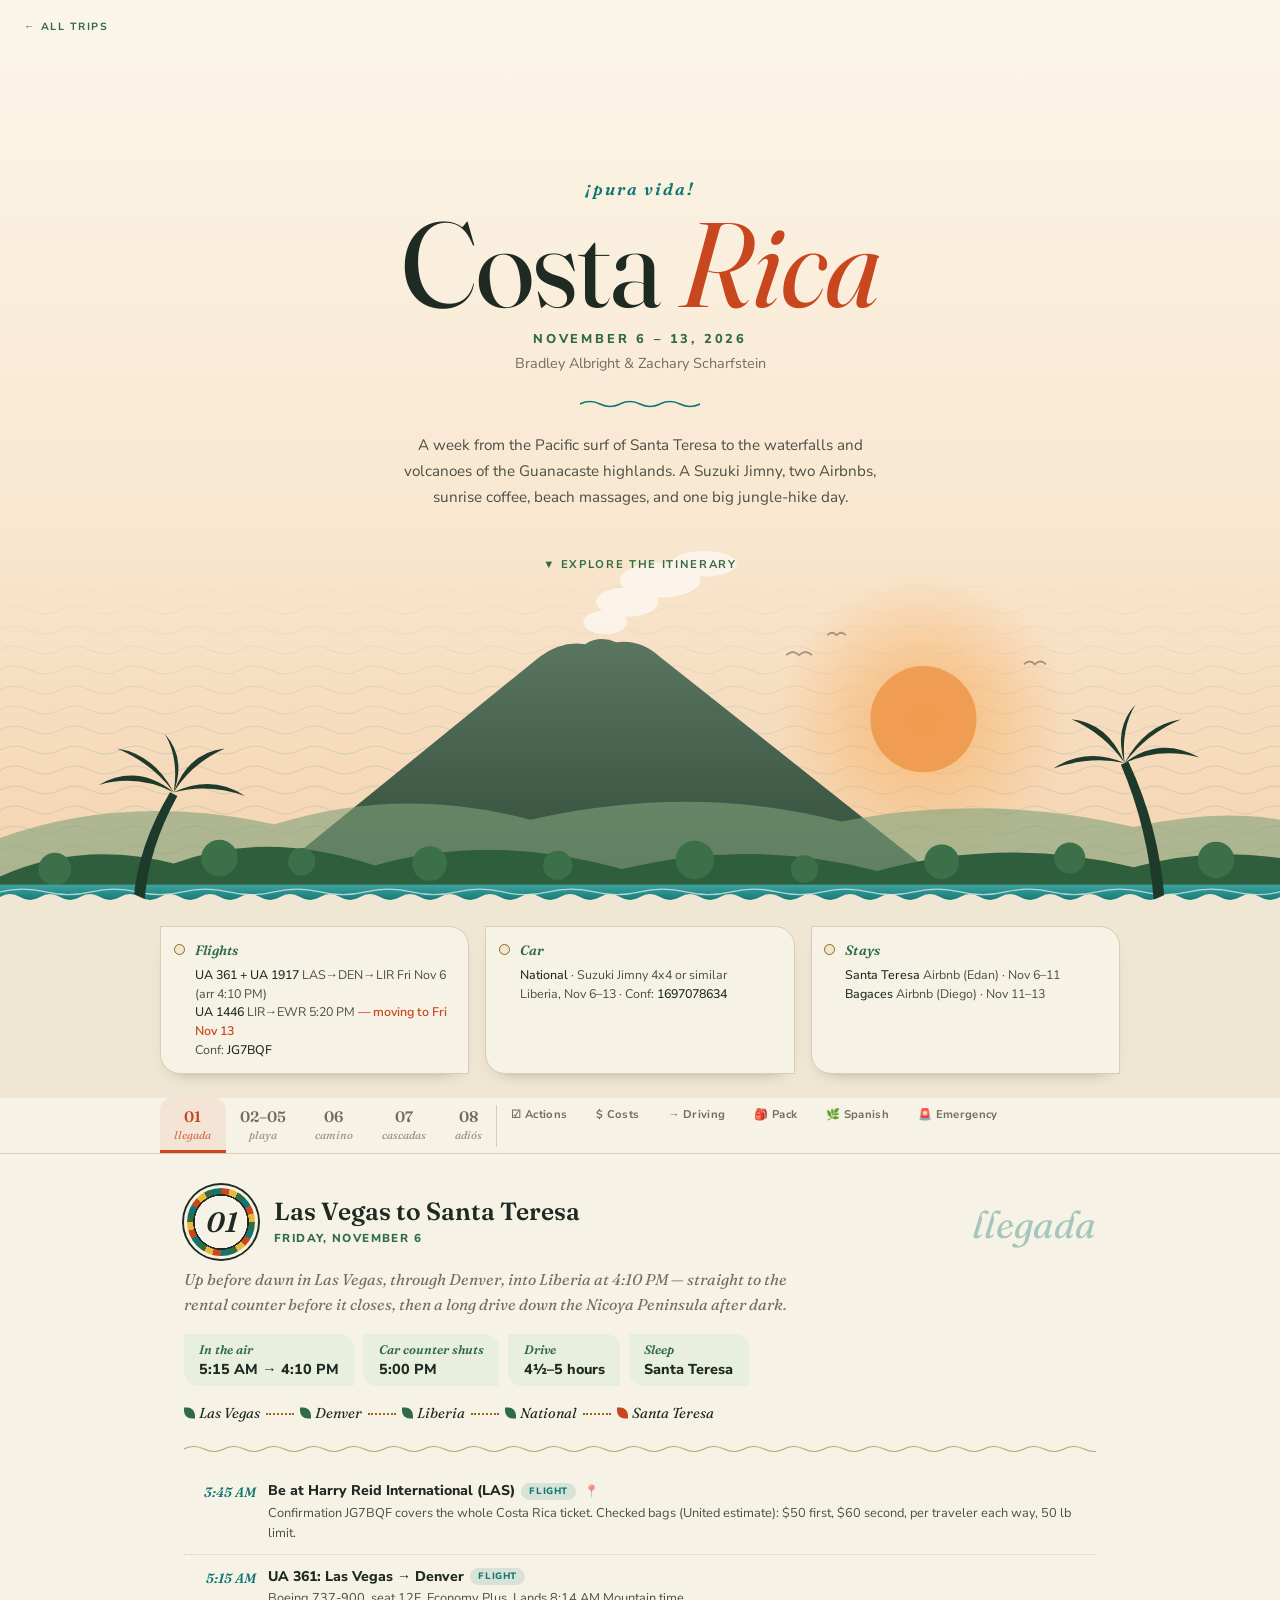
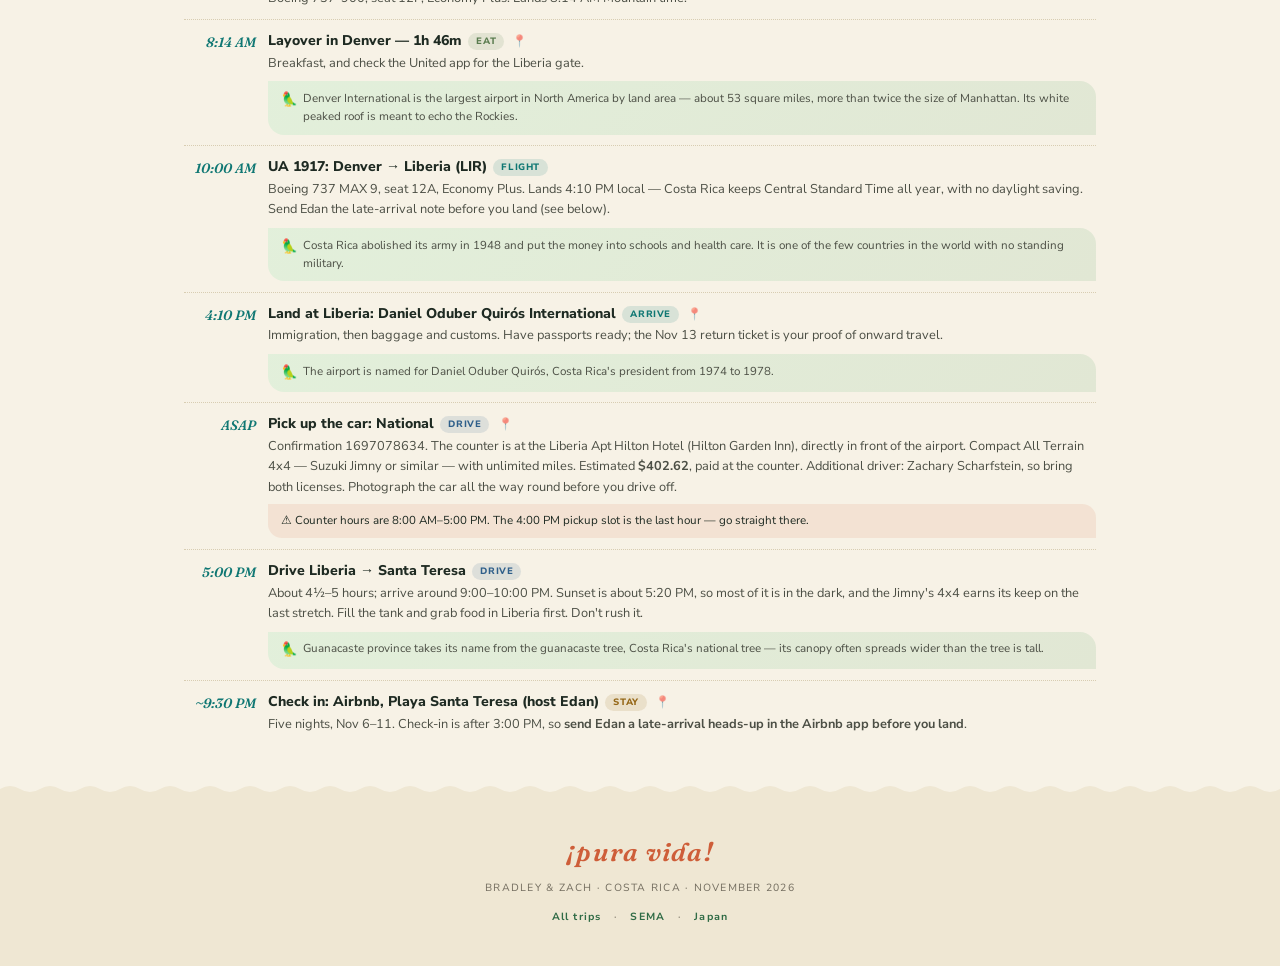
==== commit 5c4cb717: "Refine trip pages: day summaries, maps, full-width art - Each SEMA and Costa Rica day now opens with" ====
--- a/costa-rica.html
+++ b/costa-rica.html
@@ -162,6 +162,52 @@
 }
 .footer-mark { font-weight: 600; font-size: 1.6rem; color: var(--accent); opacity: 0.85; }
 .footer-trips a { color: var(--green); font-weight: 700; }
+
+/* facts as luggage tags */
+.facts { padding: 1.6rem 1.5rem 1.5rem; }
+.facts-inner { gap: 1rem; }
+.fact {
+    position: relative;
+    flex-direction: column;
+    gap: 0.25rem;
+    background: var(--paper);
+    border: 1px solid var(--mist);
+    border-radius: 0 20px 0 20px;
+    padding: 0.85rem 1rem 0.85rem 2.1rem;
+    box-shadow: 0 8px 18px -14px rgba(30,42,34,0.6);
+}
+.fact::before {
+    content: '';
+    position: absolute;
+    left: 0.8rem; top: 1.1rem;
+    width: 9px; height: 9px;
+    border-radius: 50%;
+    background: var(--panel-bg);
+    border: 1.5px solid var(--gold);
+}
+
+/* day at a glance: trail signs + a leafy route */
+.glance { gap: 0.6rem; }
+.glance-item { background: rgba(221,239,216,0.55); border-radius: 0 14px 0 14px; padding: 0.4rem 0.95rem 0.45rem; }
+.glance-label { font-family: var(--font-display); font-style: italic; font-weight: 600; font-size: 0.78rem; letter-spacing: 0; text-transform: none; color: var(--green); }
+.glance-value { font-weight: 800; font-size: 0.9rem; }
+.route { font-family: var(--font-display); font-style: italic; font-size: 0.9rem; color: var(--ink); }
+.route li::after { width: 11px; height: 11px; border-radius: 0 70% 0 70%; background: var(--green); }
+.route li:last-child::after { background: var(--accent); }
+.route li + li::before { border-top: 2px dotted var(--gold); }
+
+/* one way to slot the open beach days */
+.slots { display: grid; grid-template-columns: repeat(auto-fit, minmax(170px, 1fr)); gap: 0.7rem; margin-top: 0.6rem; }
+.slot { background: var(--panel-bg); border-radius: 0 16px 0 16px; padding: 0.7rem 0.9rem; }
+.slot-day { font-family: var(--font-display); font-style: italic; font-weight: 600; color: var(--accent2); font-size: 0.95rem; }
+.slot-what { font-size: 0.78rem; color: var(--slate); line-height: 1.5; margin-top: 0.15rem; }
+.slot-what b { color: var(--ink); }
+.slots-note { font-size: 0.72rem; color: var(--stone); margin-top: 0.5rem; font-style: italic; }
+
+/* whole-trip route */
+.journey { width: 100%; max-width: 760px; height: auto; display: block; margin: 0.2rem 0 1.2rem; }
+.journey text { font-family: var(--font-body); }
+.journey .place { font-family: var(--font-display); font-weight: 600; }
 @media (max-width: 640px) {
     .panel-header { flex-wrap: nowrap; }
     .panel-mark { display: none; }
@@ -296,6 +342,13 @@
             <div class="panel-mark">llegada</div>
         </div>
         <p class="panel-narrative">Up before dawn in Las Vegas, through Denver, into Liberia at 4:10 PM — straight to the rental counter before it closes, then a long drive down the Nicoya Peninsula after dark.</p>
+        <div class="glance">
+            <div class="glance-item"><span class="glance-label">In the air</span><span class="glance-value">5:15 AM → 4:10 PM</span></div>
+            <div class="glance-item"><span class="glance-label">Car counter shuts</span><span class="glance-value">5:00 PM</span></div>
+            <div class="glance-item"><span class="glance-label">Drive</span><span class="glance-value">4½–5 hours</span></div>
+            <div class="glance-item"><span class="glance-label">Sleep</span><span class="glance-value">Santa Teresa</span></div>
+        </div>
+        <ol class="route"><li>Las Vegas</li><li>Denver</li><li>Liberia</li><li>National</li><li>Santa Teresa</li></ol>
         <div class="panel-divider"></div>
         <div class="stops"><div class="stop">
             <div class="stop-time">3:45 AM</div>
@@ -364,6 +417,13 @@
             <div class="panel-mark">playa</div>
         </div>
         <p class="panel-narrative">Four open days on the Pacific. Brad's rhythm: sunrise coffee and breakfast, then activities and beach in whichever order the weather favours. Nothing is booked — this is the rotation.</p>
+        <div class="glance">
+            <div class="glance-item"><span class="glance-label">Sunrise</span><span class="glance-value">~5:30 AM</span></div>
+            <div class="glance-item"><span class="glance-label">Sunset</span><span class="glance-value">~5:20 PM</span></div>
+            <div class="glance-item"><span class="glance-label">Fixed</span><span class="glance-value">Cabo Blanco: Sat or Sun</span></div>
+            <div class="glance-item"><span class="glance-label">Sleep</span><span class="glance-value">Santa Teresa ×4</span></div>
+        </div>
+        <ol class="route"><li>Coffee</li><li>Surf or explore</li><li>Beach</li><li>Massage</li><li>Sunset</li></ol>
         <div class="panel-divider"></div>
         <div class="stops"><div class="stop">
             <div class="stop-time">5:30 AM</div>
@@ -411,6 +471,14 @@
                 <div class="stop-notes">Sunset is about 5:20 PM. Afternoon beach straight into it on the good-weather days.</div>
             </div>
         </div></div>
+        <div class="sub-title" style="margin-top:1.6rem;">One way to slot the four days</div>
+        <div class="slots">
+            <div class="slot"><div class="slot-day">Sat 7</div><div class="slot-what"><b>Cabo Blanco</b> early, beach and sunset after. Weekend = reserve open.</div></div>
+            <div class="slot"><div class="slot-day">Sun 8</div><div class="slot-what"><b>Montezuma</b> waterfalls + beach. Cabo Blanco's back-up day if Saturday rains.</div></div>
+            <div class="slot"><div class="slot-day">Mon 9</div><div class="slot-what"><b>Mal País</b> tide pools at low tide, then a <b>beach massage</b>.</div></div>
+            <div class="slot"><div class="slot-day">Tue 10</div><div class="slot-what"><b>Dawn surf</b> and a slow last beach day before the drive.</div></div>
+        </div>
+        <p class="slots-note">A suggestion only — swap days by weather. The one fixed rule: Cabo Blanco is closed Monday and Tuesday.</p>
     </div>
 
     <!-- DAY 6 -->
@@ -424,6 +492,13 @@
             <div class="panel-mark">camino</div>
         </div>
         <p class="panel-narrative">Leave the coast mid-morning and head up into the Guanacaste highland foothills. Pool by late afternoon.</p>
+        <div class="glance">
+            <div class="glance-item"><span class="glance-label">Check out</span><span class="glance-value">Before 11 AM</span></div>
+            <div class="glance-item"><span class="glance-label">Drive</span><span class="glance-value">4½–5½ hours</span></div>
+            <div class="glance-item"><span class="glance-label">Check in</span><span class="glance-value">After 3 PM</span></div>
+            <div class="glance-item"><span class="glance-label">Sleep</span><span class="glance-value">Bagaces</span></div>
+        </div>
+        <ol class="route"><li>Santa Teresa</li><li>On the road</li><li>Bagaces</li><li>Pool</li></ol>
         <div class="panel-divider"></div>
         <div class="stops"><div class="stop">
             <div class="stop-time">9:30 AM</div>
@@ -458,6 +533,11 @@
             <div class="panel-mark">cascadas</div>
         </div>
         <p class="panel-narrative">Brad's brief: a big jungle-hike day, waterfalls, off the beaten path. All three stay as options — decide on the day by weather and legs. None booked.</p>
+        <div class="glance">
+            <div class="glance-item"><span class="glance-label">Pick one</span><span class="glance-value">Sensoria · Río Celeste · Rincón</span></div>
+            <div class="glance-item"><span class="glance-label">Book ahead</span><span class="glance-value">Reservation or SINAC ticket</span></div>
+            <div class="glance-item"><span class="glance-label">Sleep</span><span class="glance-value">Bagaces</span></div>
+        </div>
         <div class="panel-divider"></div>
         <div class="stops"><div class="stop">
             <div class="stop-time">Option A</div>
@@ -501,6 +581,12 @@
             <div class="panel-mark">adiós</div>
         </div>
         <p class="panel-narrative">A last swim, check out, an hour to the airport, and a nonstop to Newark — once the return date is moved.</p>
+        <div class="glance">
+            <div class="glance-item"><span class="glance-label">Check out</span><span class="glance-value">Before 11 AM</span></div>
+            <div class="glance-item"><span class="glance-label">Car back</span><span class="glance-value">3:00 PM</span></div>
+            <div class="glance-item"><span class="glance-label">Wheels up</span><span class="glance-value">5:20 PM → EWR 11:25 PM</span></div>
+        </div>
+        <ol class="route"><li>Bagaces</li><li>Liberia</li><li>Car return</li><li>Newark</li></ol>
         <div class="panel-divider"></div>
         <div class="stops"><div class="stop">
             <div class="stop-time">By 11 AM</div>
@@ -577,6 +663,44 @@
         <div class="ref-section">
             <h2 class="ref-title">Driving + Getting Around</h2>
             <div class="ref-rule"></div>
+            <div class="map-scroll"><svg class="journey" viewBox="0 0 680 250" role="img" aria-label="Route of the trip: Liberia to Santa Teresa, Santa Teresa to Bagaces, Bagaces back to Liberia">
+                <defs>
+                    <marker id="arrow" viewBox="0 0 10 10" refX="6" refY="5" markerWidth="7" markerHeight="7" orient="auto-start-reverse">
+                        <path d="M0 1 L8 5 L0 9Z" fill="#946616"/>
+                    </marker>
+                </defs>
+                <!-- Pacific -->
+                <g stroke="#0F7773" stroke-width="1.2" fill="none" opacity="0.35">
+                    <path d="M10 214 q12 -6 24 0 t24 0 t24 0 t24 0 t24 0"/>
+                    <path d="M22 230 q12 -6 24 0 t24 0 t24 0 t24 0"/>
+                    <path d="M10 198 q12 -6 24 0 t24 0 t24 0"/>
+                </g>
+                <text x="16" y="246" fill="#0F7773" font-size="10" font-style="italic" opacity="0.7">Pacific</text>
+                <!-- legs -->
+                <path d="M420 58 C 340 70, 250 100, 150 168" stroke="#C9471F" stroke-width="2.5" stroke-dasharray="2 6" stroke-linecap="round" fill="none" marker-end="url(#arrow)"/>
+                <path d="M146 186 C 270 240, 450 228, 552 168" stroke="#2F6B45" stroke-width="2.5" stroke-dasharray="2 6" stroke-linecap="round" fill="none" marker-end="url(#arrow)"/>
+                <path d="M566 146 C 556 108, 506 74, 446 58" stroke="#0F7773" stroke-width="2.5" stroke-dasharray="2 6" stroke-linecap="round" fill="none" marker-end="url(#arrow)"/>
+                <g font-size="11" font-style="italic">
+                    <text x="250" y="122" fill="#C9471F">Fri 6 · 4½–5 h · mostly after dark</text>
+                    <text x="270" y="236" fill="#2F6B45">Wed 11 · 4½–5½ h</text>
+                    <text x="560" y="94" fill="#0F7773">Fri 13 · 45–60 min</text>
+                </g>
+                <!-- stops -->
+                <g stroke="#1E2A22" stroke-width="2">
+                    <circle cx="432" cy="52" r="11" fill="#E8B83A"/>
+                    <circle cx="138" cy="178" r="11" fill="#C9471F"/>
+                    <circle cx="564" cy="158" r="11" fill="#2F6B45"/>
+                </g>
+                <g fill="#F7F2E6"><circle cx="432" cy="52" r="4"/><circle cx="138" cy="178" r="4"/><circle cx="564" cy="158" r="4"/></g>
+                <text class="place" x="456" y="40" fill="#1E2A22" font-size="17">Liberia · LIR</text>
+                <text x="456" y="57" fill="#746E60" font-size="11">Land Fri 6 · fly home Fri 13</text>
+                <text class="place" x="160" y="168" fill="#1E2A22" font-size="17">Santa Teresa</text>
+                <text x="160" y="184" fill="#746E60" font-size="11">5 nights · Edan's Airbnb</text>
+                <text class="place" x="584" y="164" fill="#1E2A22" font-size="17">Bagaces</text>
+                <text x="584" y="180" fill="#746E60" font-size="11">2 nights</text>
+                <text x="584" y="194" fill="#746E60" font-size="11">Diego's Airbnb</text>
+                <text x="0" y="0" fill="#746E60" font-size="10" transform="translate(674 246)" text-anchor="end" font-style="italic">schematic · not to scale</text>
+            </svg></div>
             <div class="tip">Costa Rica drives on the <b>right</b>.</div>
             <div class="tip">Santa Teresa roads are <b>rough and partly unpaved</b>. Allow the full drive times, and don't rush the Nov 6 night drive.</div>
             <div class="tip">It gets dark fast: sunrise ~5:30 AM, sunset ~5:20 PM. Plan the Wednesday drive for daylight.</div>
--- a/assets/trip.css
+++ b/assets/trip.css
@@ -36,7 +36,7 @@
     bottom: -2px;
     left: 50%;
     transform: translateX(-50%);
-    width: max(900px, 80vw);
+    width: max(1100px, 100vw);   /* edge to edge, cropped at the sides on phones */
     height: auto;
 }
 .particle {
@@ -75,7 +75,7 @@
     position: relative;
     z-index: 2;
     text-align: center;
-    padding: 2rem;
+    padding: 2rem 2rem clamp(5rem, 20vh, 12rem);   /* keep the text clear of the artwork */
     max-width: 680px;
 }
 .hero-kicker {
@@ -225,6 +225,44 @@
     max-width: 620px;
 }
 .panel-divider { height:1px; background:var(--gold); opacity:0.35; margin-bottom:1rem; }
+/* ═══ DAY AT A GLANCE: key numbers + the day's route ═══ */
+.glance {
+    display: flex;
+    flex-wrap: wrap;
+    gap: 0.7rem 2rem;
+    margin: 0 0 1rem;
+}
+.glance-item { display: flex; flex-direction: column; min-width: 0; }
+.glance-label { font-size: 0.6rem; font-weight: 600; letter-spacing: 0.12em; text-transform: uppercase; color: var(--gold); }
+.glance-value { font-size: 0.9rem; font-weight: 600; color: var(--ink); line-height: 1.3; }
+.route {
+    list-style: none;
+    display: flex;
+    flex-wrap: wrap;
+    align-items: center;
+    row-gap: 0.5rem;
+    margin: 0 0 1.2rem;
+    font-size: 0.72rem;
+    color: var(--slate);
+}
+.route li { position: relative; display: flex; align-items: center; padding-left: 15px; }
+.route li::after {
+    content: '';
+    position: absolute;
+    left: 0; top: 50%;
+    width: 9px; height: 9px;
+    border-radius: 50%;
+    transform: translateY(-50%);
+    background: var(--accent);
+}
+.route li + li { margin-left: 40px; }
+.route li + li::before {
+    content: '';
+    position: absolute;
+    left: -34px; top: 50%;
+    width: 28px;
+    border-top: 2px solid var(--mist);
+}
 .panel-cover {
     font-size: 0.72rem;
     color: var(--stone);
@@ -377,7 +415,7 @@
 
 /* ═══ RESPONSIVE ═══ */
 @media (max-width: 640px) {
-    .hero-content { padding: 1.5rem; }
+    .hero-content { padding: 3.5rem 1.5rem clamp(5rem, 22vh, 12rem); }
     .trips-link { left: 1rem; }
     .panels { padding: 0 1rem; }
     .panel-header { flex-wrap: wrap; }
@@ -389,7 +427,12 @@
     .facts-inner { grid-template-columns: 1fr; }
     .tab { padding: 0.5rem 0.65rem; }
     .phrase { grid-template-columns: 1fr; gap: 0.15rem; }
-}
+    .map-scroll svg { min-width: 600px; }
+    .glance { gap: 0.5rem; }
+    .glance-item { min-width: 0; }
+}
+/* maps keep a readable size on phones and scroll sideways instead of shrinking */
+.map-scroll { overflow-x: auto; -webkit-overflow-scrolling: touch; }
 @media (prefers-reduced-motion: reduce) {
     html { scroll-behavior: auto; }
     .particle { display: none; }
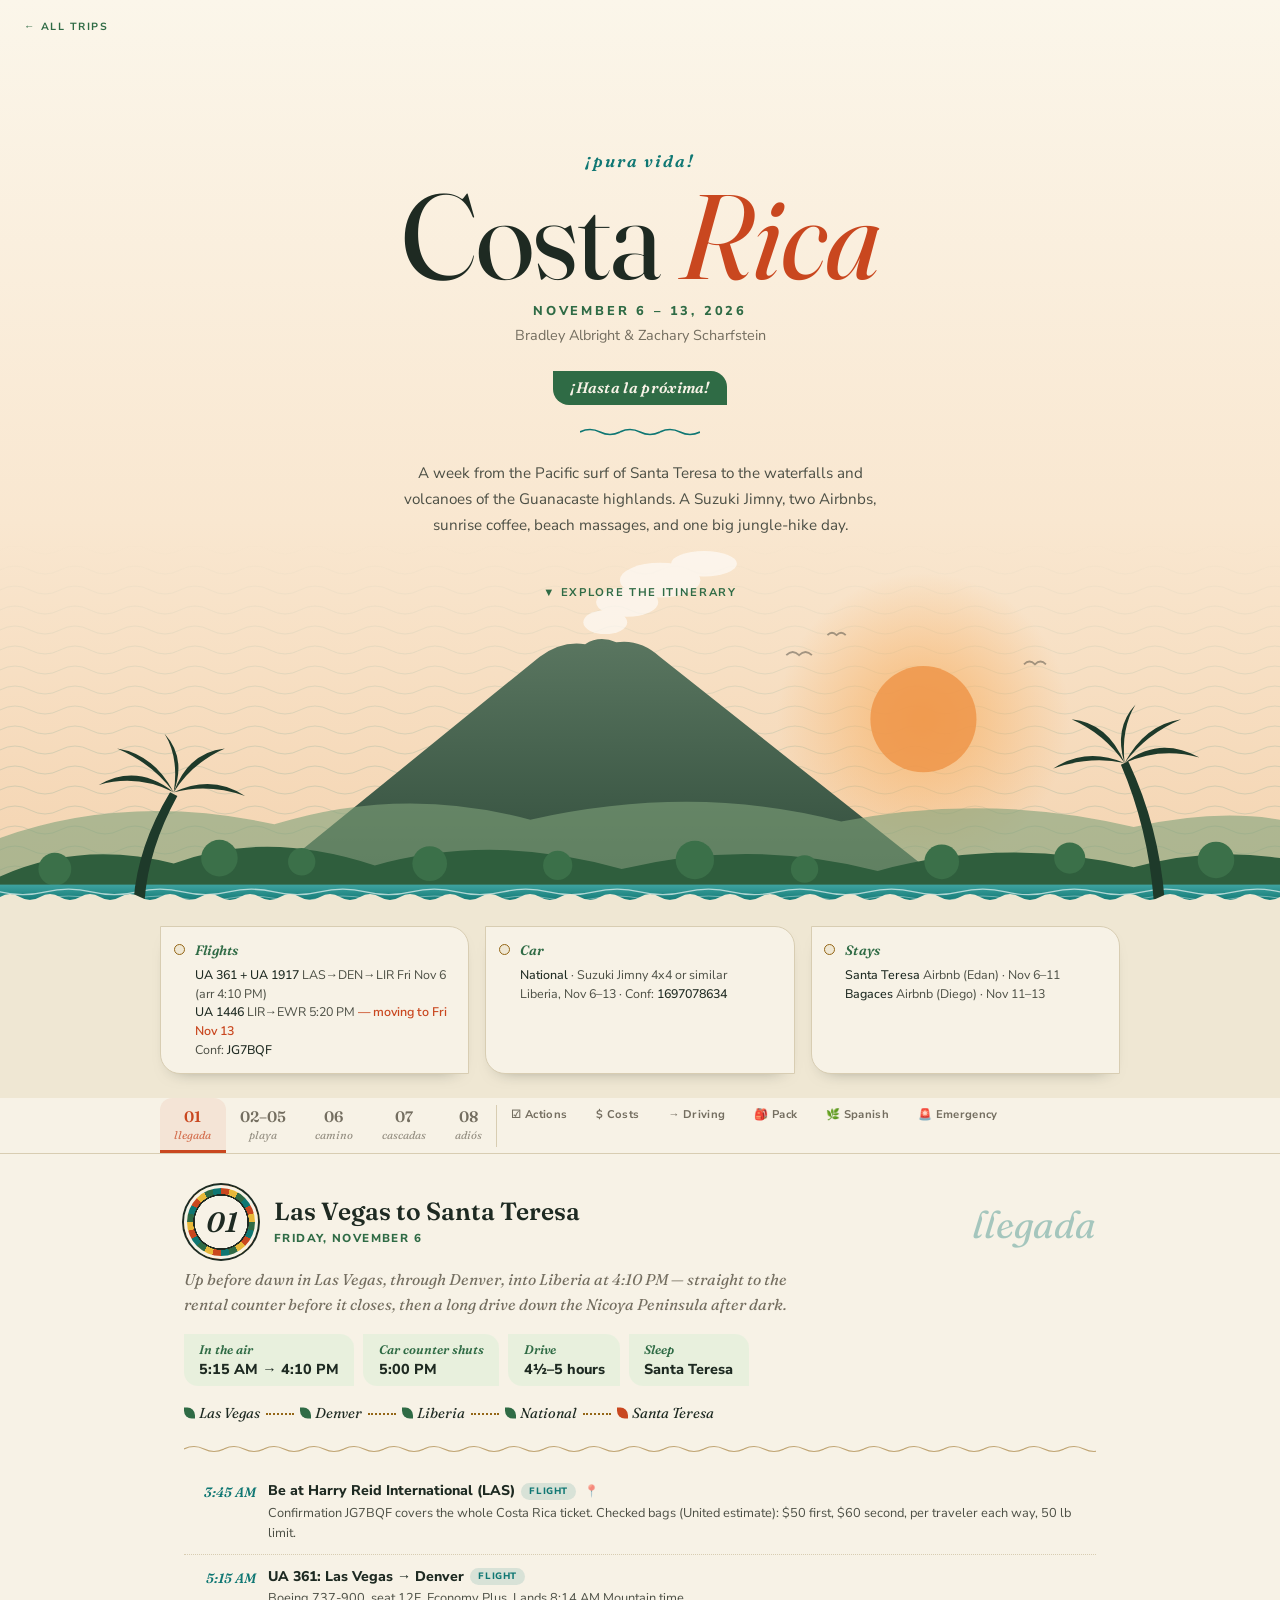
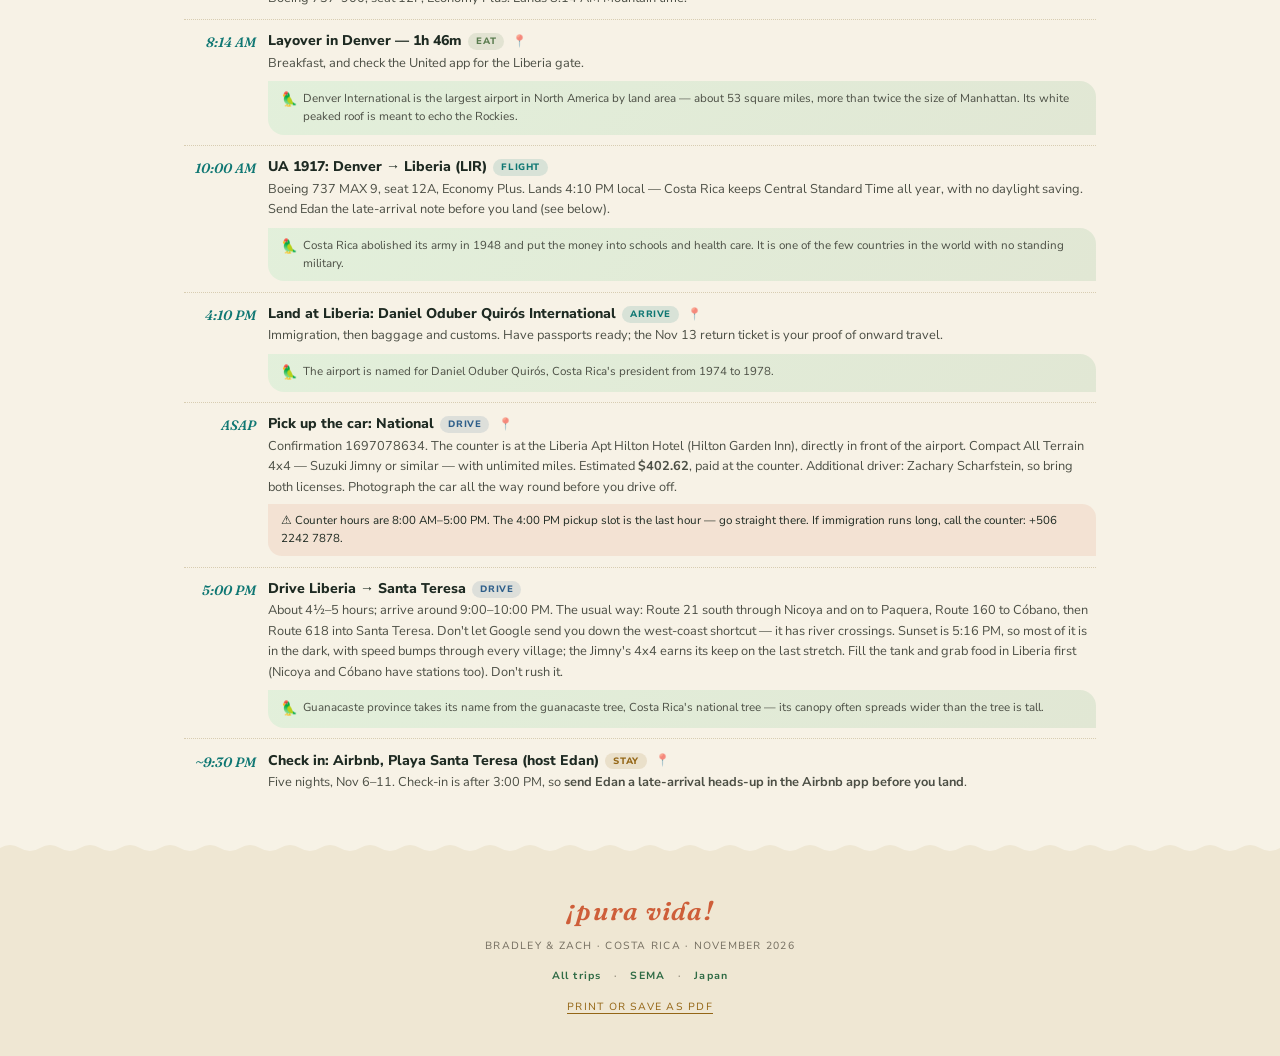
==== commit 115f3dfe: "Polish trip pages: live touches, checked details, passport stamps Look and feel - SEMA: searchlights" ====
--- a/costa-rica.html
+++ b/costa-rica.html
@@ -4,6 +4,7 @@
 <meta charset="UTF-8">
 <meta name="viewport" content="width=device-width, initial-scale=1.0">
 <title>Costa Rica — November 6–13, 2026</title>
+<link rel="icon" href="data:image/svg+xml,<svg xmlns=%22http://www.w3.org/2000/svg%22 viewBox=%220 0 100 100%22><text y=%22.9em%22 font-size=%2290%22>🌴</text></svg>">
 <link rel="preconnect" href="https://fonts.googleapis.com">
 <link href="https://fonts.googleapis.com/css2?family=Fraunces:ital,opsz,wght@0,9..144,400;0,9..144,600;1,9..144,400;1,9..144,600&family=Nunito+Sans:ital,wght@0,400;0,600;0,700;0,800;1,400&display=swap" rel="stylesheet">
 <link rel="stylesheet" href="assets/trip.css">
@@ -208,6 +209,40 @@
 .journey { width: 100%; max-width: 760px; height: auto; display: block; margin: 0.2rem 0 1.2rem; }
 .journey text { font-family: var(--font-body); }
 .journey .place { font-family: var(--font-display); font-weight: 600; }
+
+/* countdown, in a leaf */
+.hero-count {
+    font-family: var(--font-display);
+    font-style: italic;
+    font-size: 0.95rem;
+    font-weight: 600;
+    letter-spacing: 0.02em;
+    color: var(--paper);
+    background: var(--green);
+    border-radius: 0 16px 0 16px;
+    padding: 0.3rem 1.1rem;
+}
+
+/* the hero breathes: waves roll, birds glide, palms sway, the sun glows */
+.waves { animation: roll 7s linear infinite; }
+.waves-2 { animation-duration: 11s; animation-direction: reverse; }
+@keyframes roll { to { transform: translateX(50px); } }
+.birds { animation: glide 22s ease-in-out infinite alternate; }
+@keyframes glide { from { transform: translate(0, 0); } 50% { transform: translate(-40px, -10px); } to { transform: translate(-70px, 4px); } }
+.fronds { transform-box: view-box; animation: sway 6s ease-in-out infinite alternate; }
+.fronds-l { transform-origin: 190px 300px; }
+.fronds-r { transform-origin: 1230px 268px; animation-duration: 7.5s; animation-delay: -2s; }
+@keyframes sway { from { transform: rotate(-3deg); } to { transform: rotate(3deg); } }
+.sun-glow { transform-box: fill-box; transform-origin: center; animation: glow 6s ease-in-out infinite alternate; }
+@keyframes glow { from { opacity: 0.75; transform: scale(0.94); } to { opacity: 1; transform: scale(1.06); } }
+
+/* eat + drink grid */
+.eats .slot-day { color: var(--accent); }
+.eats .slot-what b { font-weight: 700; color: var(--green); font-size: 0.72rem; }
+.stop-alert a { color: var(--accent2); font-weight: 700; }
+@media (prefers-reduced-motion: reduce) {
+    .waves, .birds, .fronds, .sun-glow { animation: none; }
+}
 @media (max-width: 640px) {
     .panel-header { flex-wrap: nowrap; }
     .panel-mark { display: none; }
@@ -216,7 +251,7 @@
 }
 </style>
 </head>
-<body data-store="cr26_">
+<body data-store="cr26_" data-start="2026-11-06" data-end="2026-11-13">
 
 <!-- ═══ HERO ═══ -->
 <section class="hero">
@@ -237,10 +272,10 @@
                 </radialGradient>
             </defs>
             <!-- sun -->
-            <circle cx="1010" cy="220" r="160" fill="url(#sunGlow)"/>
+            <circle class="sun-glow" cx="1010" cy="220" r="160" fill="url(#sunGlow)"/>
             <circle cx="1010" cy="220" r="58" fill="#EF9446" opacity="0.8"/>
             <!-- birds -->
-            <path d="M860 150 q7 -7 14 0 q7 -7 14 0 M905 128 q5 -5 10 0 q5 -5 10 0 M1120 160 q6 -6 12 0 q6 -6 12 0" stroke="#3B3A33" stroke-width="2" fill="none" opacity="0.45"/>
+            <g class="birds"><path d="M860 150 q7 -7 14 0 q7 -7 14 0 M905 128 q5 -5 10 0 q5 -5 10 0 M1120 160 q6 -6 12 0 q6 -6 12 0" stroke="#3B3A33" stroke-width="2" fill="none" opacity="0.45"/></g>
             <!-- Rincón de la Vieja, steaming -->
             <path d="M260 420 L590 152 Q614 134 640 138 Q656 128 674 136 Q700 132 722 152 L1060 420Z" fill="url(#volc)"/>
             <g fill="#FFFFFF" opacity="0.6">
@@ -261,21 +296,26 @@
             </g>
             <!-- the Pacific -->
             <rect x="0" y="401" width="1400" height="19" fill="url(#sea)"/>
-            <path d="M0 409 q25 -6 50 0 t50 0 t50 0 t50 0 t50 0 t50 0 t50 0 t50 0 t50 0 t50 0 t50 0 t50 0 t50 0 t50 0 t50 0 t50 0 t50 0 t50 0 t50 0 t50 0 t50 0 t50 0 t50 0 t50 0 t50 0 t50 0 t50 0 t50 0" stroke="#E9F5F2" stroke-width="1.4" fill="none" opacity="0.7"/>
+            <path class="waves" d="M-50 409 q25 -6 50 0 t50 0 t50 0 t50 0 t50 0 t50 0 t50 0 t50 0 t50 0 t50 0 t50 0 t50 0 t50 0 t50 0 t50 0 t50 0 t50 0 t50 0 t50 0 t50 0 t50 0 t50 0 t50 0 t50 0 t50 0 t50 0 t50 0 t50 0 t50 0" stroke="#E9F5F2" stroke-width="1.4" fill="none" opacity="0.7"/>
+            <path class="waves waves-2" d="M-50 416 q25 -5 50 0 t50 0 t50 0 t50 0 t50 0 t50 0 t50 0 t50 0 t50 0 t50 0 t50 0 t50 0 t50 0 t50 0 t50 0 t50 0 t50 0 t50 0 t50 0 t50 0 t50 0 t50 0 t50 0 t50 0 t50 0 t50 0 t50 0 t50 0 t50 0" stroke="#E9F5F2" stroke-width="1" fill="none" opacity="0.45"/>
             <!-- palms -->
             <g fill="#1E3A2A">
                 <path d="M146 420 Q150 360 186 300 L194 304 Q162 362 158 420Z"/>
+                <g class="fronds fronds-l">
                 <path d="M190 300 Q150 268 108 292 Q150 280 190 300Z"/>
                 <path d="M190 300 Q168 258 128 252 Q166 268 190 300Z"/>
                 <path d="M190 300 Q206 256 246 252 Q210 268 190 300Z"/>
                 <path d="M190 300 Q232 280 268 304 Q228 290 190 300Z"/>
                 <path d="M190 300 Q196 262 180 236 Q204 262 190 300Z"/>
+                </g>
                 <path d="M1262 420 Q1256 340 1226 270 L1234 266 Q1268 338 1274 420Z"/>
+                <g class="fronds fronds-r">
                 <path d="M1230 268 Q1268 238 1312 262 Q1270 250 1230 268Z"/>
                 <path d="M1230 268 Q1252 226 1292 220 Q1254 236 1230 268Z"/>
                 <path d="M1230 268 Q1212 224 1172 220 Q1208 236 1230 268Z"/>
                 <path d="M1230 268 Q1188 250 1152 274 Q1192 260 1230 268Z"/>
                 <path d="M1230 268 Q1226 230 1242 204 Q1218 230 1230 268Z"/>
+                </g>
             </g>
         </svg>
         <div id="particles" data-kind="drift" data-count="12"></div>
@@ -286,6 +326,7 @@
         <h1 class="hero-title">Costa <em>Rica</em></h1>
         <div class="hero-date">NOVEMBER 6 – 13, 2026</div>
         <div class="hero-names">Bradley Albright &amp; Zachary Scharfstein</div>
+        <div class="hero-count" data-countdown data-before="{days} until pura vida" data-during="Día {d} de {t}" data-after="¡Hasta la próxima!"></div>
         <div class="hero-rule"></div>
         <p class="hero-desc">A week from the Pacific surf of Santa Teresa to the waterfalls and volcanoes of the Guanacaste highlands. A Suzuki Jimny, two Airbnbs, sunrise coffee, beach massages, and one big jungle-hike day.</p>
         <a href="#main" class="hero-scroll">▼ EXPLORE THE ITINERARY</a>
@@ -332,7 +373,7 @@
 <div class="panels">
 
     <!-- DAY 1 -->
-    <div class="panel" id="day-1">
+    <div class="panel" id="day-1" data-date="2026-11-06">
         <div class="panel-header">
             <div class="panel-num">01</div>
             <div class="panel-meta">
@@ -388,13 +429,13 @@
             <div class="stop-body">
                 <div class="stop-name">Pick up the car: National <span class="tag t-drive">DRIVE</span> <a href="https://maps.apple.com/?ll=10.5925,-85.5395&q=Hilton+Garden+Inn+Liberia+Airport" target="_blank" rel="noopener" class="map-pin" title="Open in Apple Maps">📍</a></div>
                 <div class="stop-notes">Confirmation 1697078634. The counter is at the Liberia Apt Hilton Hotel (Hilton Garden Inn), directly in front of the airport. Compact All Terrain 4x4 — Suzuki Jimny or similar — with unlimited miles. Estimated <b>$402.62</b>, paid at the counter. Additional driver: Zachary Scharfstein, so bring both licenses. Photograph the car all the way round before you drive off.</div>
-                <div class="stop-alert">⚠ Counter hours are 8:00 AM–5:00 PM. The 4:00 PM pickup slot is the last hour — go straight there.</div>
+                <div class="stop-alert">⚠ Counter hours are 8:00 AM–5:00 PM. The 4:00 PM pickup slot is the last hour — go straight there. If immigration runs long, call the counter: +506 2242 7878.</div>
             </div>
         </div><div class="stop">
             <div class="stop-time">5:00 PM</div>
             <div class="stop-body">
                 <div class="stop-name">Drive Liberia → Santa Teresa <span class="tag t-drive">DRIVE</span></div>
-                <div class="stop-notes">About 4½–5 hours; arrive around 9:00–10:00 PM. Sunset is about 5:20 PM, so most of it is in the dark, and the Jimny's 4x4 earns its keep on the last stretch. Fill the tank and grab food in Liberia first. Don't rush it.</div>
+                <div class="stop-notes">About 4½–5 hours; arrive around 9:00–10:00 PM. The usual way: Route 21 south through Nicoya and on to Paquera, Route 160 to Cóbano, then Route 618 into Santa Teresa. Don't let Google send you down the west-coast shortcut — it has river crossings. Sunset is 5:16 PM, so most of it is in the dark, with speed bumps through every village; the Jimny's 4x4 earns its keep on the last stretch. Fill the tank and grab food in Liberia first (Nicoya and Cóbano have stations too). Don't rush it.</div>
                 <div class="fun-fact"><span class="fun-fact-icon">🦜</span> <span class="fun-fact-text">Guanacaste province takes its name from the guanacaste tree, Costa Rica's national tree — its canopy often spreads wider than the tree is tall.</span></div>
             </div>
         </div><div class="stop">
@@ -407,7 +448,7 @@
     </div>
 
     <!-- DAYS 2–5 -->
-    <div class="panel" id="day-2">
+    <div class="panel" id="day-2" data-date="2026-11-07..2026-11-10">
         <div class="panel-header">
             <div class="panel-num span">02–05</div>
             <div class="panel-meta">
@@ -418,8 +459,8 @@
         </div>
         <p class="panel-narrative">Four open days on the Pacific. Brad's rhythm: sunrise coffee and breakfast, then activities and beach in whichever order the weather favours. Nothing is booked — this is the rotation.</p>
         <div class="glance">
-            <div class="glance-item"><span class="glance-label">Sunrise</span><span class="glance-value">~5:30 AM</span></div>
-            <div class="glance-item"><span class="glance-label">Sunset</span><span class="glance-value">~5:20 PM</span></div>
+            <div class="glance-item"><span class="glance-label">Sunrise</span><span class="glance-value">~5:35 AM</span></div>
+            <div class="glance-item"><span class="glance-label">Sunset</span><span class="glance-value">~5:16 PM</span></div>
             <div class="glance-item"><span class="glance-label">Fixed</span><span class="glance-value">Cabo Blanco: Sat or Sun</span></div>
             <div class="glance-item"><span class="glance-label">Sleep</span><span class="glance-value">Santa Teresa ×4</span></div>
         </div>
@@ -429,20 +470,20 @@
             <div class="stop-time">5:30 AM</div>
             <div class="stop-body">
                 <div class="stop-name">Sunrise coffee + breakfast <span class="tag t-eat">EAT</span></div>
-                <div class="stop-notes">Sunrise is about 5:30 AM this time of year. Strictly optional — but worth it once or twice for a dawn surf.</div>
+                <div class="stop-notes">Sunrise is about 5:35 AM. Nothing in town opens before 7, so make the sunrise coffee at the Airbnb — stock up at Super Ronny on the first morning. Strictly optional — but worth it once or twice for a dawn surf.</div>
             </div>
         </div><div class="stop">
             <div class="stop-time">Morning</div>
             <div class="stop-body">
                 <div class="stop-name">Surf Playa Santa Teresa / Playa Hermosa <span class="tag t-surf">SURF</span> <a href="https://maps.apple.com/?ll=9.6700,-85.1870&q=Playa+Hermosa+Santa+Teresa+Costa+Rica" target="_blank" rel="noopener" class="map-pin" title="Open in Apple Maps">📍</a></div>
-                <div class="stop-notes">Surf or an activity in the morning when it's glassy, beach in the afternoon into sunset. On a rainy morning, flip it.</div>
+                <div class="stop-notes">Surf or an activity in the morning when it's glassy, beach in the afternoon into sunset. On a rainy morning, flip it. Santa Teresa is a sand-and-reef beach break, best on a rising tide; watch for rips, urchins and Suck Rock. Boards rent for about $20–30 a day; a 90-minute lesson with gear is about $70–100.</div>
                 <div class="fun-fact"><span class="fun-fact-icon">🦜</span> <span class="fun-fact-text">The Nicoya Peninsula is one of the world's five "Blue Zones" — places where an unusually large share of people live past 100.</span></div>
             </div>
         </div><div class="stop">
             <div class="stop-time">Sat or Sun</div>
             <div class="stop-body">
                 <div class="stop-name">Cabo Blanco Nature Reserve <span class="tag t-hike">HIKE</span> <a href="https://maps.apple.com/?ll=9.5790,-85.1110&q=Reserva+Natural+Absoluta+Cabo+Blanco" target="_blank" rel="noopener" class="map-pin" title="Open in Apple Maps">📍</a></div>
-                <div class="stop-notes">Arrive early — it closes mid-afternoon. Entry is about $12 per person.</div>
+                <div class="stop-notes">Be there at 8 AM. The Swedish Trail (Sendero Sueco) climbs first, then runs to a wild beach — about 4 km each way, so allow 5–6 hours and leave the beach by about 2 PM. $13.56 per person. Bring plenty of water, snacks, repellent, sandals and a swimsuit. The last mile in is rough and the free lot has had break-ins — leave nothing in the car.</div>
                 <div class="stop-alert">⚠ Open Wednesday–Sunday, 8 AM–4 PM; <b>closed Monday and Tuesday</b>. On this trip that means Saturday or Sunday.</div>
                 <div class="fun-fact"><span class="fun-fact-icon">🦜</span> <span class="fun-fact-text">Cabo Blanco became Costa Rica's first protected area in 1963, thanks to a Swedish-Danish couple, Nicolás Wessberg and Karen Mogensen, who campaigned to save it.</span></div>
             </div>
@@ -450,13 +491,14 @@
             <div class="stop-time">Any day</div>
             <div class="stop-body">
                 <div class="stop-name">Montezuma waterfalls + beach day <span class="tag t-water">WATERFALL</span> <span class="tag t-beach">BEACH</span> <a href="https://maps.apple.com/?ll=9.6560,-85.0710&q=Montezuma+Waterfall+Costa+Rica" target="_blank" rel="noopener" class="map-pin" title="Open in Apple Maps">📍</a></div>
-                <div class="stop-notes">About 45 minutes away, on the opposite coast of the peninsula. Wear shoes that can get wet — the way up to the falls follows the river.</div>
+                <div class="stop-notes">About 30–45 minutes away, on the Gulf side of the peninsula. Two ways in: the free riverbed trail to the lower falls (about 20 minutes each way, slippery, with ropes — skip it if the river is up), or the Sun Trails entrance to the upper falls (about ₡3,000; park at Butterfly Brewing; open 8:30 AM–5:30 PM). Allow at least 1½ hours, and wear shoes that can get wet.</div>
+                <div class="stop-alert">⚠ Don't jump. People have died cliff-jumping at the middle falls.</div>
             </div>
         </div><div class="stop">
             <div class="stop-time">Any day</div>
             <div class="stop-body">
                 <div class="stop-name">Mal País fishing village + tide pools <span class="tag t-beach">BEACH</span> <a href="https://maps.apple.com/?ll=9.6050,-85.1440&q=Mal+Pais+Costa+Rica" target="_blank" rel="noopener" class="map-pin" title="Open in Apple Maps">📍</a></div>
-                <div class="stop-notes">Just south of Santa Teresa. The tide pools are best at low tide.</div>
+                <div class="stop-notes">Just south of Santa Teresa. Turn right at Indigo Yoga onto the dirt road Calle Mar Azul, keep left past the houses and over a big bump into a palm-lined field, and park. Go at low tide — it gets rough as the tide comes in. Water shoes; watch for urchins.</div>
             </div>
         </div><div class="stop">
             <div class="stop-time">Afternoon</div>
@@ -468,7 +510,7 @@
             <div class="stop-time">5:20 PM</div>
             <div class="stop-body">
                 <div class="stop-name">Sunset, Playa Santa Teresa <span class="tag t-beach">BEACH</span> <a href="https://maps.apple.com/?ll=9.6430,-85.1690&q=Playa+Santa+Teresa" target="_blank" rel="noopener" class="map-pin" title="Open in Apple Maps">📍</a></div>
-                <div class="stop-notes">Sunset is about 5:20 PM. Afternoon beach straight into it on the good-weather days.</div>
+                <div class="stop-notes">Sunset is about 5:16 PM. Afternoon beach straight into it — Banana Beach and El Carmen are the classic sunset bars.</div>
             </div>
         </div></div>
         <div class="sub-title" style="margin-top:1.6rem;">One way to slot the four days</div>
@@ -479,10 +521,13 @@
             <div class="slot"><div class="slot-day">Tue 10</div><div class="slot-what"><b>Dawn surf</b> and a slow last beach day before the drive.</div></div>
         </div>
         <p class="slots-note">A suggestion only — swap days by weather. The one fixed rule: Cabo Blanco is closed Monday and Tuesday.</p>
+        <div class="sub-title" style="margin-top:1.6rem;">Eat + drink in Santa Teresa</div>
+        <div class="slots eats"><div class="slot"><div class="slot-day">Eat Street</div><div class="slot-what"><b>$ · 7 AM–10 PM</b><br>Casual food court; breakfast is pick-up only.</div></div><div class="slot"><div class="slot-day">Café Social</div><div class="slot-what"><b>$ · 7 AM–4 PM</b><br>Coffee and breakfast once town wakes up.</div></div><div class="slot"><div class="slot-day">Soda Tiquicia</div><div class="slot-what"><b>$ · 9 AM–10 PM</b><br>Tico home cooking — order a casado.</div></div><div class="slot"><div class="slot-day">Zula</div><div class="slot-what"><b>$ · noon–10 PM</b><br>Israeli, a local favourite.</div></div><div class="slot"><div class="slot-day">Katana</div><div class="slot-what"><b>$$ · 6–11 PM</b><br>Asian, for dinner.</div></div><div class="slot"><div class="slot-day">Banana Beach</div><div class="slot-what"><b>$$ · on the sand</b><br>Sunset cocktails.</div></div><div class="slot"><div class="slot-day">El Carmen</div><div class="slot-what"><b>Beachfront bar</b><br>Sunset and live music.</div></div><div class="slot"><div class="slot-day">Manzú</div><div class="slot-what"><b>$$$ · beachfront</b><br>The splurge dinner.</div></div></div>
+        <p class="slots-note">From a local guide updated October 2026. Some places close for a week or two between mid-September and mid-November, so check before you go. Bills already include a 10% service charge and 13% tax; anything extra is optional.</p>
     </div>
 
     <!-- DAY 6 -->
-    <div class="panel" id="day-6">
+    <div class="panel" id="day-6" data-date="2026-11-11">
         <div class="panel-header">
             <div class="panel-num">06</div>
             <div class="panel-meta">
@@ -504,7 +549,7 @@
             <div class="stop-time">9:30 AM</div>
             <div class="stop-body">
                 <div class="stop-name">Check out + hit the road <span class="tag t-drive">DRIVE</span></div>
-                <div class="stop-notes">Check out of the Santa Teresa Airbnb before 11:00 AM; aim to leave by 9:30–10:00 AM. The drive to Bagaces is about 4½–5½ hours, landing mid-afternoon.</div>
+                <div class="stop-notes">Check out of the Santa Teresa Airbnb before 11:00 AM; aim to leave by 9:30–10:00 AM. The drive to Bagaces is about 4½–5½ hours, landing mid-afternoon. The Paquera–Puntarenas ferry (Naviera Tambor, about 70 minutes) looks like a shortcut on the map but isn't really faster.</div>
             </div>
         </div><div class="stop">
             <div class="stop-time">3:00 PM</div>
@@ -517,13 +562,13 @@
             <div class="stop-time">Evening</div>
             <div class="stop-body">
                 <div class="stop-name">Pool + pick Thursday's hike <span class="tag t-relax">RELAX</span></div>
-                <div class="stop-notes">Stock up on groceries and trail snacks, check the weather, and choose tomorrow's option. Tenorio and Rincón de la Vieja tickets are sold online only — buy tonight at the latest.</div>
+                <div class="stop-notes">Stock up on groceries and trail snacks, check the weather, and choose tomorrow's option. Tenorio and Rincón de la Vieja tickets are sold online only, and Sensoria needs a reservation — sort it tonight at the latest.</div>
             </div>
         </div></div>
     </div>
 
     <!-- DAY 7 -->
-    <div class="panel" id="day-7">
+    <div class="panel" id="day-7" data-date="2026-11-12">
         <div class="panel-header">
             <div class="panel-num">07</div>
             <div class="panel-meta">
@@ -543,35 +588,36 @@
             <div class="stop-time">Option A</div>
             <div class="stop-body">
                 <div class="stop-name">Sensoria — private reserve <span class="tag t-hike">HIKE</span> <span class="tag t-water">WATERFALL</span> <a href="https://maps.apple.com/?ll=10.8470,-85.3020&q=Sensoria+Rincon+de+la+Vieja" target="_blank" rel="noopener" class="map-pin" title="Open in Apple Maps">📍</a></div>
-                <div class="stop-notes">North slope of Rincón de la Vieja, about 1 hour away. The most off-the-beaten-path choice: a guided hike through private primary rainforest to blue waterfalls and thermal pools, small groups only.</div>
-                <div class="stop-alert">⚠ Needs an advance reservation.</div>
+                <div class="stop-notes">North slope of Rincón de la Vieja. The most off-the-beaten-path choice: the "Land of Senses" tour is a 7 km guided hike through private primary rainforest to the blue Buenos Aires waterfall and the Jícara and Pilón thermal pools, small groups only, with lunch. Arrive 9 AM, done about 3 PM. Reviewers put it about 1½ hours from Liberia, with a rough last stretch — Sensoria says 4WD is required (the Jimny qualifies).</div>
+                <div class="stop-alert">⚠ Needs an advance reservation: <a href="https://www.sensoria.cr/land-of-senses" target="_blank" rel="noopener">sensoria.cr</a> or WhatsApp +506 8955-4971. $165 per adult — $132 if booked online by Nov 8.</div>
             </div>
         </div><div class="stop">
             <div class="stop-time">Option B</div>
             <div class="stop-body">
                 <div class="stop-name">Tenorio Volcano / Río Celeste <span class="tag t-hike">HIKE</span> <span class="tag t-water">WATERFALL</span> <a href="https://maps.apple.com/?ll=10.7130,-85.0160&q=Parque+Nacional+Volcan+Tenorio+Rio+Celeste" target="_blank" rel="noopener" class="map-pin" title="Open in Apple Maps">📍</a></div>
-                <div class="stop-notes">About 1½ hours via Bijagua. The most epic single waterfall: the sky-blue Río Celeste falls, and Los Teñideros, where the river turns blue. A 3–4 hour jungle hike — busy at the falls viewpoint, quiet deeper in.</div>
-                <div class="stop-alert">⚠ Tickets are online only at <a href="https://serviciosenlinea.sinac.go.cr/" target="_blank" rel="noopener">serviciosenlinea.sinac.go.cr</a>, for a timed entry slot. Everyone must be out by 4 PM and last entry is early afternoon, so leave Bagaces early.</div>
+                <div class="stop-notes">About 1½ hours: Route 1 toward Cañas, turn off at the Bijagua sign about 10 km before Cañas, through Bijagua, then 9 km east on a paved road. The most epic single waterfall: the trail (about 3 km in, roughly 3 hours there and back) passes the sky-blue Río Celeste falls and Los Teñideros, where the river turns blue. Busy at the falls viewpoint, quiet deeper in. No swimming inside the park — there's a free river spot by the bridge about 1 km past the entrance. Parking about ₡3,000.</div>
+                <div class="stop-alert">⚠ Tickets online only at <a href="https://serviciosenlinea.sinac.go.cr/" target="_blank" rel="noopener">serviciosenlinea.sinac.go.cr</a> ($13.56; 1,200 visitors a day). Entry 8 AM–2 PM, everyone out by 4 PM. The staircase down to the falls reopened only partway after 2025 storm damage — check its status when you book.</div>
                 <div class="fun-fact"><span class="fun-fact-icon">🦜</span> <span class="fun-fact-text">Nothing is dyed: where two clear rivers meet at Los Teñideros ("the dyers"), a change in acidity makes tiny aluminosilicate particles clump together, and they scatter sunlight so the river looks sky-blue.</span></div>
             </div>
         </div><div class="stop">
             <div class="stop-time">Option C</div>
             <div class="stop-body">
                 <div class="stop-name">Rincón de la Vieja — Las Pailas + La Cangreja <span class="tag t-hike">HIKE</span> <span class="tag t-water">WATERFALL</span> <a href="https://maps.apple.com/?ll=10.7720,-85.3510&q=Sector+Las+Pailas+Rincon+de+la+Vieja" target="_blank" rel="noopener" class="map-pin" title="Open in Apple Maps">📍</a></div>
-                <div class="stop-notes">About 1 hour away. Volcanic jungle: fumaroles and mud pots on the Las Pailas side, then La Cangreja's turquoise plunge pool, with Escondida and Oropéndola falls nearby. The park is closed on Mondays — Thursday is fine. Tickets online at SINAC.</div>
+                <div class="stop-notes">About 1 hour, to the Las Pailas entrance via Curubandé (a private-farm road toll of about ₡800 each). Volcanic jungle: the Las Pailas loop (3 km, about 2 hours) passes fumaroles and mud pots; La Cangreja is 5 km each way to a turquoise pool (4–5 hours round trip, no swimming), with Escondida and Oropéndola falls nearby. Open Tuesday–Sunday 8 AM–3 PM — closed Mondays, so Thursday is fine.</div>
+                <div class="stop-alert">⚠ Tickets online only ($16.95) — nothing is sold at the gate. The waterfall trails stop admitting hikers at noon, so be at the gate by 8 AM for La Cangreja.</div>
                 <div class="fun-fact"><span class="fun-fact-icon">🦜</span> <span class="fun-fact-text">The park is part of the Área de Conservación Guanacaste, a UNESCO World Heritage Site since 1999. "Rincón de la Vieja" means "the old woman's corner", from a local legend.</span></div>
             </div>
         </div><div class="stop">
             <div class="stop-time">Fallback</div>
             <div class="stop-body">
                 <div class="stop-name">Llanos de Cortés + Río Negro hot springs <span class="tag t-relax">EASY DAY</span> <a href="https://maps.apple.com/?ll=10.5180,-85.2810&q=Catarata+Llanos+de+Cortes" target="_blank" rel="noopener" class="map-pin" title="Open in Apple Maps">📍</a></div>
-                <div class="stop-notes">The light option: Llanos de Cortés waterfall is about 20 minutes from Bagaces, then the Río Negro hot springs.</div>
+                <div class="stop-notes">The light option. Llanos de Cortés waterfall is about 20 minutes from Bagaces: open 8 AM–4 PM (last entry 3:30), $7, free guarded parking, no 4x4 needed. Then the Río Negro hot springs at Hacienda Guachipelín, near Las Pailas: 10 pools plus volcanic mud, $35, 90-minute visits starting hourly 9 AM–4 PM.</div>
             </div>
         </div></div>
     </div>
 
     <!-- DAY 8 -->
-    <div class="panel" id="day-8">
+    <div class="panel" id="day-8" data-date="2026-11-13">
         <div class="panel-header">
             <div class="panel-num">08</div>
             <div class="panel-meta">
@@ -595,6 +641,12 @@
                 <div class="stop-notes">Checkout is before 11:00 AM.</div>
             </div>
         </div><div class="stop">
+            <div class="stop-time">11:15 AM</div>
+            <div class="stop-body">
+                <div class="stop-name">Llanos de Cortés on the way <span class="tag t-water">WATERFALL</span> <span class="tag t-opt">OPTIONAL</span> <a href="https://maps.apple.com/?ll=10.5180,-85.2810&amp;q=Catarata+Llanos+de+Cortes" target="_blank" rel="noopener" class="map-pin" title="Open in Apple Maps">📍</a></div>
+                <div class="stop-notes">If you skipped it Thursday: a wide curtain waterfall with a swimmable pool about 20 minutes from Bagaces, on the way to Liberia. $7, open 8 AM–4 PM, free guarded parking.</div>
+            </div>
+        </div><div class="stop">
             <div class="stop-time">2:00 PM</div>
             <div class="stop-body">
                 <div class="stop-name">Drive Bagaces → Liberia airport <span class="tag t-drive">DRIVE</span></div>
@@ -621,21 +673,22 @@
         <div class="ref-section">
             <h2 class="ref-title">Action Items</h2>
             <div class="ref-rule"></div>
+            <div class="tools"><button class="tool-btn" type="button" data-ics="costa-rica-2026">📅 Add the fixed times to my calendar</button><button class="tool-btn" type="button" data-print>🖨 Print / save as PDF</button></div>
             <div class="sub-title">Before you go</div>
             <ul class="checklist">
                 <li><input type="checkbox" data-key="a0"><span class="nm">United return date</span><span class="dt">Move UA 1446 from Wed Nov 11 to Fri Nov 13 in the United app. Re-pick the Economy Plus seat; a fare difference may apply.</span></li>
                 <li><input type="checkbox" data-key="a1"><span class="nm">Message Edan</span><span class="dt">Late-arrival heads-up in the Airbnb app before landing Fri — you'll get there ~9–10 PM.</span></li>
-                <li><input type="checkbox" data-key="a2"><span class="nm">Sensoria</span><span class="dt">Reserve ahead if that's the Thursday pick.</span></li>
+                <li><input type="checkbox" data-key="a2"><span class="nm">Sensoria</span><span class="dt">If that's the Thursday pick: <a href="https://www.sensoria.cr/land-of-senses" target="_blank" rel="noopener">sensoria.cr</a> or WhatsApp +506 8955-4971. $132 online until Nov 8, then $165.</span></li>
                 <li><input type="checkbox" data-key="a3"><span class="nm">Park tickets</span><span class="dt">Tenorio / Río Celeste and Rincón de la Vieja sell online only, by time slot: <a href="https://serviciosenlinea.sinac.go.cr/" target="_blank" rel="noopener">serviciosenlinea.sinac.go.cr</a>.</span></li>
                 <li><input type="checkbox" data-key="a4"><span class="nm">Passport</span><span class="dt">Carry it from Newark on Tuesday — you leave for Costa Rica straight from Las Vegas.</span></li>
                 <li><input type="checkbox" data-key="a5"><span class="nm">Both licenses</span><span class="dt">Brad and Zach (the additional driver) at the National counter.</span></li>
                 <li><input type="checkbox" data-key="a6"><span class="nm">Offline maps</span><span class="dt">Waze, plus offline Google Maps for Guanacaste and the Nicoya Peninsula.</span></li>
-                <li><input type="checkbox" data-key="a7"><span class="nm">National's number</span><span class="dt">Save the Liberia counter's phone number in case immigration runs past 5 PM.</span></li>
+                <li><input type="checkbox" data-key="a7"><span class="nm">National's number</span><span class="dt">Save +506 2242 7878 (Hilton Garden Inn counter) in case immigration runs past 5 PM.</span></li>
             </ul>
             <div class="sub-title">On arrival</div>
             <ul class="checklist">
                 <li><input type="checkbox" data-key="a10"><span class="nm">Car before 5 PM</span><span class="dt">Straight to the counter at the Hilton Garden Inn. Photograph the car all round.</span></li>
-                <li><input type="checkbox" data-key="a11"><span class="nm">Cash</span><span class="dt">Small US bills or colones for beach massages and roadside stops.</span></li>
+                <li><input type="checkbox" data-key="a11"><span class="nm">Cash</span><span class="dt">About ₡453 to the dollar; US dollars are widely taken. Small bills for beach massages, parking and park road tolls.</span></li>
                 <li><input type="checkbox" data-key="a12"><span class="nm">Cabo Blanco day</span><span class="dt">Saturday or Sunday — closed Monday and Tuesday.</span></li>
             </ul>
         </div>
@@ -655,6 +708,19 @@
                 <tr class="total"><td>Known total (before bags + Airbnbs)</td><td>$1,651.05</td></tr>
             </table>
             <p class="ref-note" style="margin-top:0.8rem;">Moving the return flight to Nov 13 may add a fare difference.</p>
+            <div class="sub-title">Pay-as-you-go, per person</div>
+            <table class="costs-table">
+                <tr><th>Item</th><th>Cost</th></tr>
+                <tr><td>Surf lesson, 90 min with gear</td><td>$70–100</td></tr>
+                <tr><td>Surfboard rental, per day</td><td>$20–30</td></tr>
+                <tr><td>Cabo Blanco entry</td><td>$13.56</td></tr>
+                <tr><td>Tenorio / Río Celeste entry<small>Plus parking ~₡3,000</small></td><td>$13.56</td></tr>
+                <tr><td>Rincón de la Vieja entry<small>Plus Curubandé road toll ~₡800</small></td><td>$16.95</td></tr>
+                <tr><td>Sensoria "Land of Senses"<small>Online price until Nov 8, then $165</small></td><td>$132</td></tr>
+                <tr><td>Río Negro hot springs</td><td>$35</td></tr>
+                <tr><td>Llanos de Cortés</td><td>$7</td></tr>
+            </table>
+            <p class="ref-note" style="margin-top:0.8rem;">About ₡453 to the US dollar (late Oct 2026). Restaurant bills already include a 10% service charge and 13% tax.</p>
         </div>
     </div>
 
@@ -703,7 +769,12 @@
             </svg></div>
             <div class="tip">Costa Rica drives on the <b>right</b>.</div>
             <div class="tip">Santa Teresa roads are <b>rough and partly unpaved</b>. Allow the full drive times, and don't rush the Nov 6 night drive.</div>
-            <div class="tip">It gets dark fast: sunrise ~5:30 AM, sunset ~5:20 PM. Plan the Wednesday drive for daylight.</div>
+            <div class="tip">It gets dark fast: sunrise ~5:35 AM, sunset ~5:16 PM. Plan the Wednesday drive for daylight.</div>
+            <div class="tip"><b>Liberia → Santa Teresa:</b> Route 21 through Nicoya to Paquera, Route 160 to Cóbano, Route 618 into Santa Teresa. Ignore Google's west-coast shortcut — it has river crossings.</div>
+            <div class="tip"><b>Fuel:</b> Liberia, Nicoya, and Cóbano (the only station near Santa Teresa).</div>
+            <div class="tip"><b>Ferry option:</b> Paquera ↔ Puntarenas with Naviera Tambor — 6:30, 9:00, 12:00, 15:00 and later; about 70 minutes; arrive 45 minutes early. Not faster to Bagaces.</div>
+            <div class="tip"><b>Weather:</b> 2026 is an El Niño year and the forecast for early-to-mid November is very dry in the North Pacific — any rain comes in short bursts.</div>
+            <div class="tip"><b>Your license:</b> a US license is valid for driving here for 3 months.</div>
             <div class="tip"><b>Waze</b> is what most drivers in Costa Rica use. Download offline Google Maps as a backup.</div>
             <div class="tip">Gas stations are <b>full-service</b> — tell the attendant "lleno, por favor" (fill it up).</div>
             <div class="tip">The National counter is at the <b>Hilton Garden Inn in front of LIR</b>, open 8 AM–5 PM.</div>
@@ -718,7 +789,7 @@
         <div class="ref-section">
             <h2 class="ref-title">Packing List</h2>
             <div class="ref-rule"></div>
-            <p class="ref-note">This rides in the same bag as SEMA — you fly straight from Las Vegas. Warm and humid on the coast; the highlands are a little cooler, and November still brings showers.</p>
+            <p class="ref-note">This rides in the same bag as SEMA — you fly straight from Las Vegas. Warm and humid on the coast, a little cooler in the highlands. The forecast is very dry (an El Niño year), with short bursts of rain at most.</p>
             <div class="sub-title">Clothing</div>
             <ul class="checklist">
                 <li><input type="checkbox" data-key="p0"><span class="nm">Swimwear ×2–3</span><span class="dt">Beach, waterfalls, two pools and hot springs. Things don't dry fast in the humidity.</span></li>
@@ -739,7 +810,7 @@
             </ul>
             <div class="sub-title">Documents + money</div>
             <ul class="checklist">
-                <li><input type="checkbox" data-key="p20"><span class="nm">Passports</span><span class="dt">Required for Costa Rica. Photo backup on your phone.</span></li>
+                <li><input type="checkbox" data-key="p20"><span class="nm">Passports</span><span class="dt">Valid for the whole stay; the return ticket is your onward proof. No online entry form, and the departure tax is already in the ticket. Photo backup on your phone.</span></li>
                 <li><input type="checkbox" data-key="p21"><span class="nm">Driver's licenses</span><span class="dt">Both drivers.</span></li>
                 <li><input type="checkbox" data-key="p22"><span class="nm">Credit card</span><span class="dt">The National counter (~$402.62).</span></li>
                 <li><input type="checkbox" data-key="p23"><span class="nm">Small US bills</span><span class="dt">Beach massages are cash.</span></li>
@@ -749,10 +820,10 @@
 
     <!-- ═══ SPANISH ═══ -->
     <div class="panel" id="phrases">
-        <div class="ref-section">
+        <div class="ref-section" data-speak="es-CR">
             <h2 class="ref-title">Tico Spanish</h2>
             <div class="ref-rule"></div>
-            <p class="ref-note">English is common in Santa Teresa, less so in the highlands. A little Spanish goes a long way — and "pura vida" covers almost everything.</p>
+            <p class="ref-note">English is common in Santa Teresa, less so in the highlands. A little Spanish goes a long way — and "pura vida" covers almost everything. Tap 🔊 to hear a phrase.</p>
             <div class="sub-title">Basics</div>
             <div class="phrase"><span class="ph">¡Pura vida!</span><span class="say">POO-rah VEE-dah</span><span class="en">Hello, goodbye, thanks, all good — the national catchphrase</span></div>
             <div class="phrase"><span class="ph">Buenos días</span><span class="say">BWEH-nohs DEE-ahs</span><span class="en">Good morning</span></div>
@@ -786,18 +857,20 @@
             <div class="phrase"><span class="ph">911</span><span class="say">Police · Ambulance · Fire</span><span class="en">All emergencies anywhere in Costa Rica.</span></div>
             <div class="phrase"><span class="ph">+506 2519-2000</span><span class="say">US Embassy, San José</span><span class="en">Lost passports and emergencies; the same number after hours.</span></div>
             <div class="phrase"><span class="ph">1-800-864-8331</span><span class="say">United Airlines</span><span class="en">Conf JG7BQF.</span></div>
-            <div class="phrase"><span class="ph">1697078634</span><span class="say">National rental</span><span class="en">Counter at the Hilton Garden Inn, Liberia airport, 8 AM–5 PM.</span></div>
+            <div class="phrase"><span class="ph">+506 2242 7878</span><span class="say">National, Liberia</span><span class="en">Hilton Garden Inn counter, 8 AM–5 PM (airport office +506 2242 7889). Conf 1697078634.</span></div>
             <div class="sub-title">Medical</div>
             <div class="phrase"><span class="ph">Santa Teresa</span><span class="say">Santa Teresa Urgent Care</span><span class="en">East side of the Santa Teresa church. 8 AM–11 PM daily, on call 24/7: +506 8512 9111.</span></div>
             <div class="phrase"><span class="ph">Liberia</span><span class="say">Hospital Enrique Baltodano</span><span class="en">Liberia's public hospital, 24-hour emergency room. Private alternatives in Liberia: Hospital San Rafael Arcángel and Hospital Metropolitano.</span></div>
             <div class="sub-title">If there's an accident</div>
             <p class="ref-note">Standard rental-company rule in Costa Rica: don't move the car. Call 911 and National, and wait for the traffic police (tránsito) and the insurance inspector.</p>
             <div class="sub-title">Useful phrases</div>
+            <div data-speak="es-CR">
             <div class="phrase"><span class="ph">¡Ayuda!</span><span class="say">ah-YOO-dah</span><span class="en">Help!</span></div>
             <div class="phrase"><span class="ph">Necesito un médico</span><span class="say">neh-seh-SEE-toh oon MEH-dee-koh</span><span class="en">I need a doctor</span></div>
             <div class="phrase"><span class="ph">Llame a una ambulancia</span><span class="say">YAH-meh ah OO-nah ahm-boo-LAHN-see-ah</span><span class="en">Call an ambulance</span></div>
             <div class="phrase"><span class="ph">Perdí mi pasaporte</span><span class="say">pehr-DEE mee pah-sah-POHR-teh</span><span class="en">I lost my passport</span></div>
             <div class="phrase"><span class="ph">Tuvimos un accidente</span><span class="say">too-VEE-mohs oon ahk-see-DEHN-teh</span><span class="en">We had an accident</span></div>
+            </div>
         </div>
     </div>
 </div>
@@ -807,8 +880,20 @@
     <div class="footer-mark">¡pura vida!</div>
     BRADLEY &amp; ZACH · COSTA RICA · NOVEMBER 2026
     <div class="footer-trips"><a href="index.html">All trips</a> · <a href="sema.html">SEMA</a> · <a href="japan.html">Japan</a></div>
+    <div class="footer-tools"><button type="button" data-print>PRINT OR SAVE AS PDF</button></div>
 </footer>
 
+<script type="application/json" id="trip-events">
+[
+ {"title": "UA 361 Las Vegas → Denver", "start": "20261106T131500Z", "end": "20261106T151400Z", "where": "Harry Reid International Airport, Terminal 3", "note": "Conf JG7BQF. Seat 12F, Economy Plus."},
+ {"title": "UA 1917 Denver → Liberia", "start": "20261106T170000Z", "end": "20261106T221000Z", "where": "Denver International Airport", "note": "Conf JG7BQF. Seat 12A, Economy Plus."},
+ {"title": "Pick up rental car — National (counter shuts 5 PM)", "start": "20261106T223000Z", "end": "20261106T230000Z", "where": "Hilton Garden Inn Liberia Airport", "note": "Conf 1697078634. Counter +506 2242 7878."},
+ {"title": "Airbnb Santa Teresa (Edan)", "allDay": true, "start": "20261106", "end": "20261111", "where": "Playa Santa Teresa, Costa Rica", "note": "Check-in after 3 PM; check-out before 11 AM Nov 11."},
+ {"title": "Airbnb Bagaces (Diego)", "allDay": true, "start": "20261111", "end": "20261113", "where": "Bagaces, Guanacaste, Costa Rica", "note": "Check-in after 3 PM; check-out before 11 AM Nov 13."},
+ {"title": "Return rental car — National", "start": "20261113T210000Z", "end": "20261113T213000Z", "where": "Hilton Garden Inn Liberia Airport", "note": "Booked 4 PM; 3 PM is safer."},
+ {"title": "UA 1446 Liberia → Newark", "start": "20261113T232000Z", "end": "20261114T042500Z", "where": "Daniel Oduber Quirós International Airport (LIR)", "note": "Conf JG7BQF. Check the date change to Nov 13 went through in the United app."}
+]
+</script>
 <script src="assets/trip.js"></script>
 </body>
 </html>
--- a/assets/trip.css
+++ b/assets/trip.css
@@ -433,6 +433,64 @@
 }
 /* maps keep a readable size on phones and scroll sideways instead of shrinking */
 .map-scroll { overflow-x: auto; -webkit-overflow-scrolling: touch; }
+
+/* ═══ COUNTDOWN, TODAY MODE, TOOLS ═══ */
+.hero-count { display: inline-block; margin: 0 auto 1.4rem; font-size: 0.72rem; font-weight: 600; letter-spacing: 0.14em; }
+.hero-count:empty { display: none; }
+.stop.is-past { opacity: 0.5; }
+.stop.is-next { box-shadow: inset 3px 0 0 var(--accent); padding-left: 0.6rem; }
+.now-badge {
+    font-size: 0.55rem;
+    font-weight: 800;
+    letter-spacing: 0.12em;
+    color: var(--paper);
+    background: var(--accent);
+    padding: 1px 6px;
+    border-radius: 2px;
+}
+.speak {
+    border: none;
+    background: none;
+    cursor: pointer;
+    font-size: 0.8rem;
+    padding: 0 0.15rem;
+    opacity: 0.8;
+    transition: opacity 0.2s, transform 0.2s;
+    vertical-align: middle;
+}
+.speak:hover, .speak:focus-visible { opacity: 1; transform: scale(1.15); }
+.tools { display: flex; flex-wrap: wrap; gap: 0.6rem; margin: 0 0 1.4rem; }
+.tool-btn {
+    font: inherit;
+    font-size: 0.75rem;
+    font-weight: 600;
+    cursor: pointer;
+    color: var(--ink);
+    background: var(--panel-bg);
+    border: 1px solid var(--mist);
+    border-radius: 4px;
+    padding: 0.45rem 0.9rem;
+    transition: border-color 0.2s, color 0.2s;
+}
+.tool-btn:hover { border-color: var(--accent); color: var(--accent); }
+.footer-tools { margin-top: 0.9rem; }
+.footer-tools button { font: inherit; letter-spacing: inherit; background: none; border: none; color: var(--gold); cursor: pointer; text-decoration: underline; text-underline-offset: 3px; }
+
+/* ═══ PRINT: every panel, on white, no animation ═══ */
+@media print {
+    html:root {
+        --ink: #111; --paper: #fff; --panel-bg: #f4f4f4; --slate: #333; --stone: #555;
+        --mist: #ccc; --gold: #6b4e16; --tint: #f1f1f1; --tint-mid: #999;
+    }
+    body { background: #fff; color: #111; }
+    .hero, .main-nav, .trips-link, .footer-trips, .footer-tools, .tools, .speak, .map-pin, .marquee, .particle { display: none !important; }
+    .panels { max-width: none; padding: 0; }
+    .panel { display: block !important; animation: none; padding: 1rem 0; break-before: page; }
+    .panel:first-child { break-before: auto; }
+    .stop, .fun-fact, .stop-alert, .glance, .route, .checklist li, .phrase, .tip { break-inside: avoid; }
+    .facts { box-shadow: none; }
+    a { color: inherit; text-decoration: none; }
+}
 @media (prefers-reduced-motion: reduce) {
     html { scroll-behavior: auto; }
     .particle { display: none; }
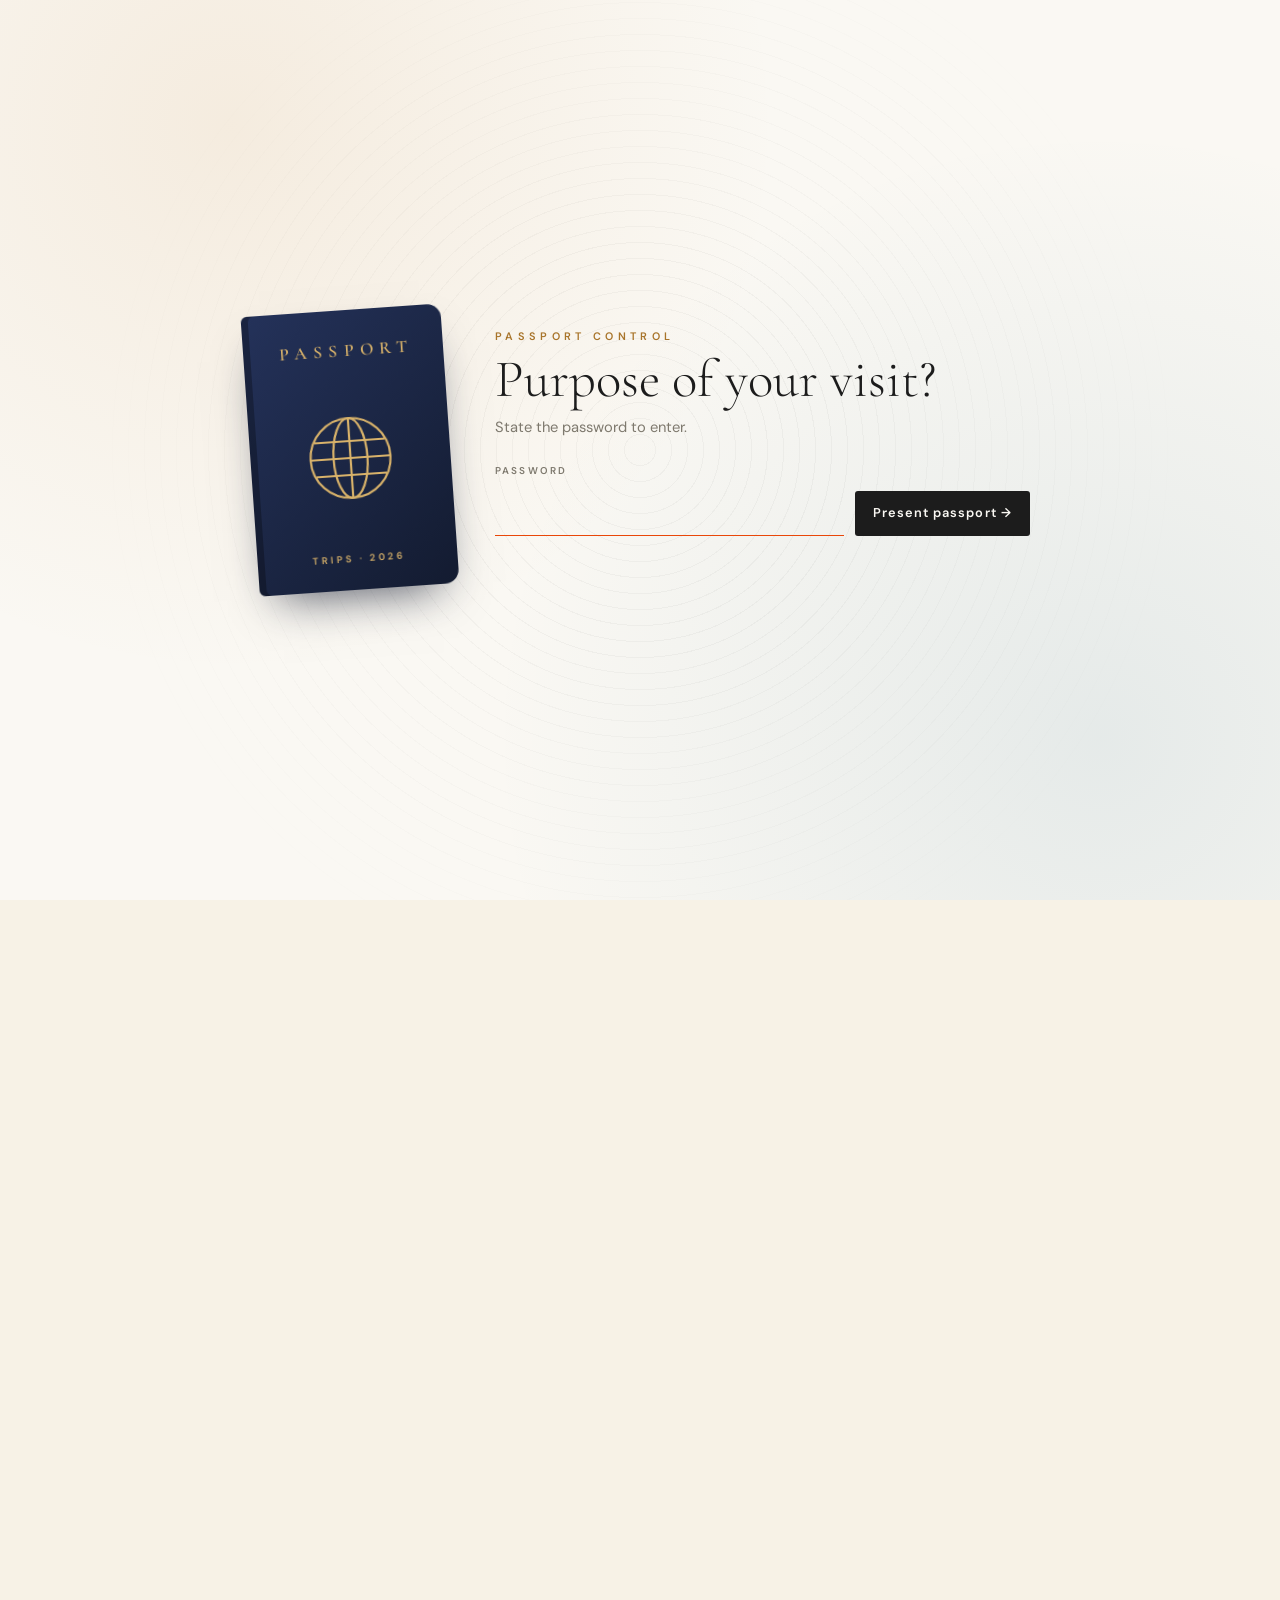
==== commit 10f797ec: "Add a fun "passport control" entry password - assets/gate.js, loaded in <head> on every page (Japan " ====
--- a/costa-rica.html
+++ b/costa-rica.html
@@ -3,6 +3,7 @@
 <head>
 <meta charset="UTF-8">
 <meta name="viewport" content="width=device-width, initial-scale=1.0">
+<script src="assets/gate.js"></script>
 <title>Costa Rica — November 6–13, 2026</title>
 <link rel="icon" href="data:image/svg+xml,<svg xmlns=%22http://www.w3.org/2000/svg%22 viewBox=%220 0 100 100%22><text y=%22.9em%22 font-size=%2290%22>🌴</text></svg>">
 <link rel="preconnect" href="https://fonts.googleapis.com">
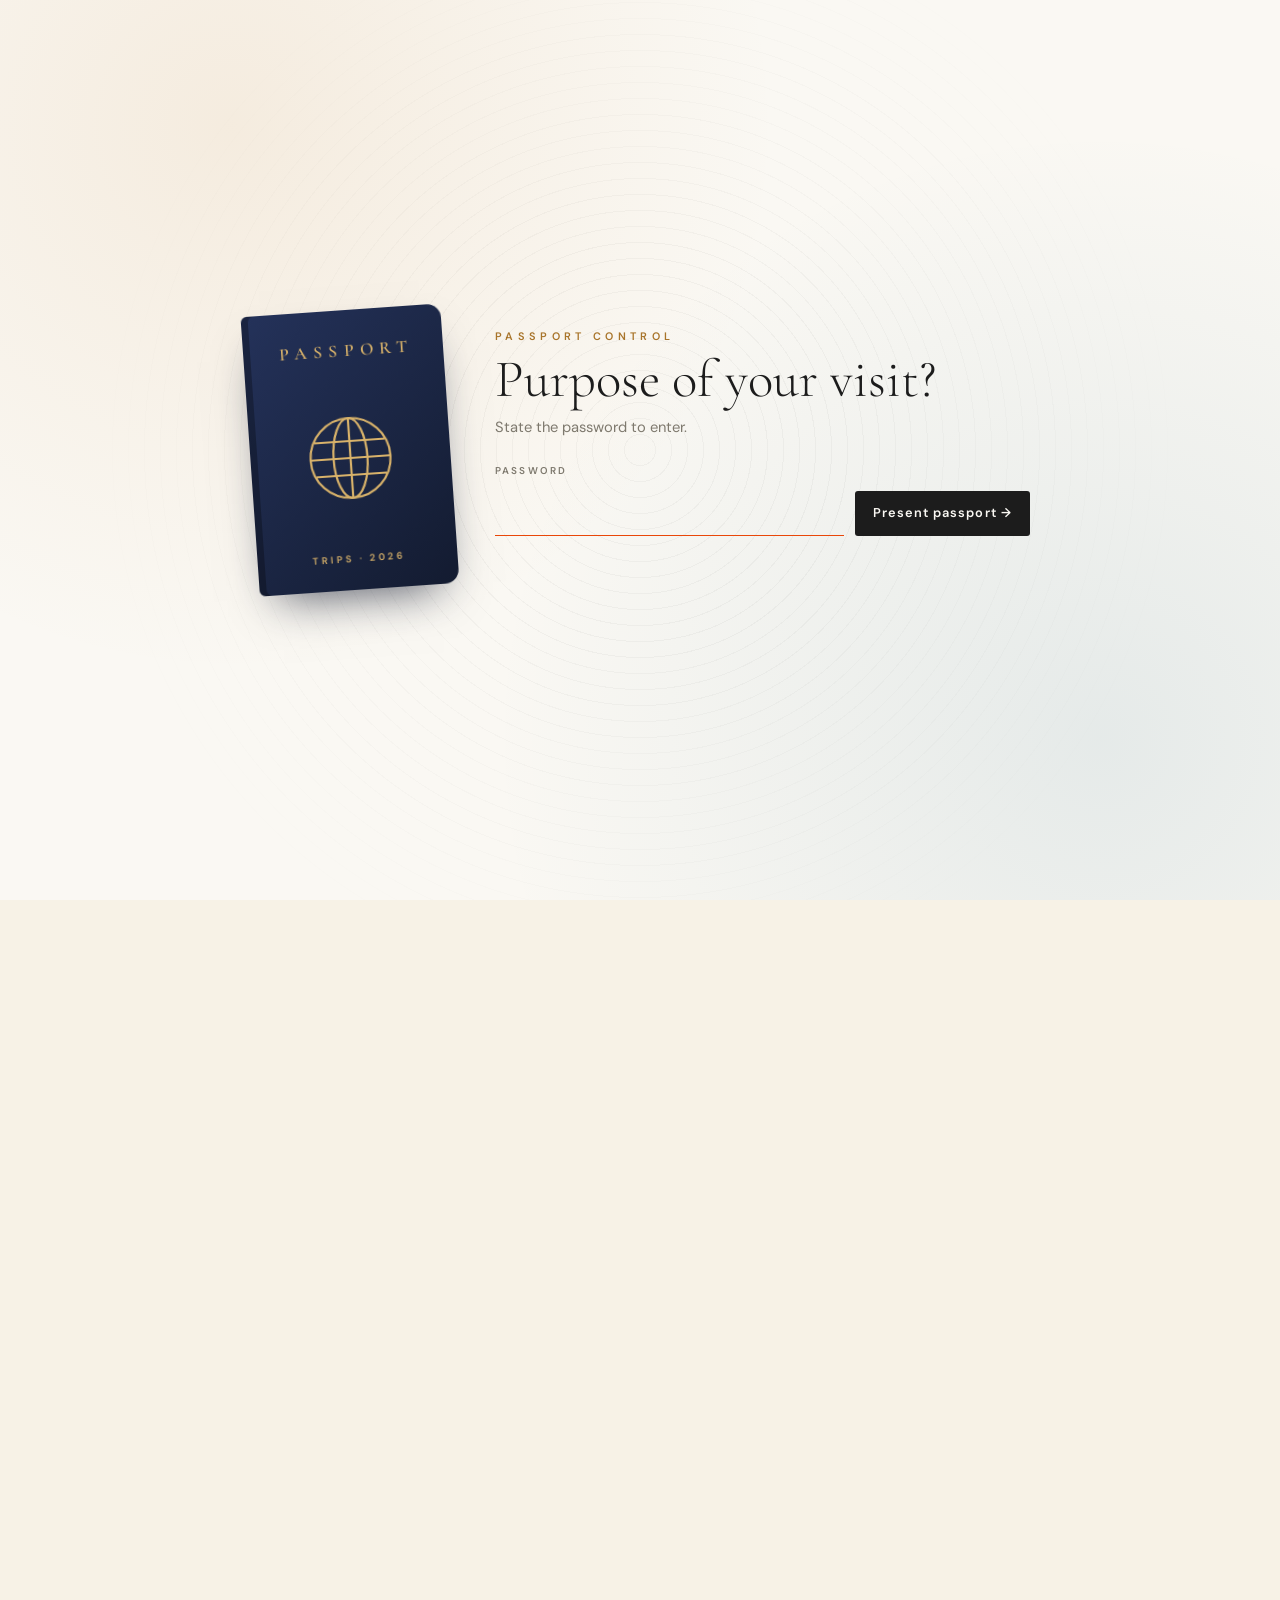
==== commit bedf89cd: "Costa Rica: redraw the hero as a vintage travel poster - Layered scene: striped sun setting on the P" ====
--- a/costa-rica.html
+++ b/costa-rica.html
@@ -26,13 +26,13 @@
     --stone: #746E60;
     --mist: #D8CDB2;
     --slate: #4C4F45;
-    --hero-pattern: url("data:image/svg+xml,%3Csvg xmlns='http://www.w3.org/2000/svg' width='60' height='20'%3E%3Cpath d='M0 10 Q15 2 30 10 T60 10' fill='none' stroke='%230F7773' stroke-width='0.8' opacity='0.18'/%3E%3C/svg%3E");
-    --hero-pattern-size: 60px 20px;
+    --hero-pattern: none;
+    --hero-pattern-size: auto;
     --wave-line: url("data:image/svg+xml,%3Csvg xmlns='http://www.w3.org/2000/svg' width='40' height='10'%3E%3Cpath d='M0 5 Q10 0 20 5 T40 5' fill='none' stroke='%23946616' stroke-width='1.2'/%3E%3C/svg%3E");
     --wave-edge: url("data:image/svg+xml,%3Csvg xmlns='http://www.w3.org/2000/svg' width='40' height='10'%3E%3Cpath d='M0 6 Q10 0 20 6 T40 6 V10 H0Z' fill='%23EFE7D3'/%3E%3C/svg%3E");
-    --carreta: repeating-conic-gradient(#C9471F 0 15deg, #E8B83A 15deg 30deg, #2F6B45 30deg 45deg, #0F7773 45deg 60deg);
-}
-.hero { background: linear-gradient(#FBF6EA 0%, #F9E7D0 58%, #F4D3AF 100%); }
+    --carreta: url("data:image/svg+xml,%3Csvg%20xmlns=%22http://www.w3.org/2000/svg%22%20viewBox=%220%200%20100%20100%22%3E%3Ccircle%20cx=%2250%22%20cy=%2250%22%20r=%2249.5%22%20fill=%22%231E2A22%22/%3E%3Ccircle%20cx=%2250%22%20cy=%2250%22%20r=%2246%22%20fill=%22%23C9471F%22/%3E%3Ccircle%20cx=%2297.6%22%20cy=%2250%22%20r=%221.15%22%20fill=%22%23E8B83A%22/%3E%3Ccircle%20cx=%2296%22%20cy=%2262.3%22%20r=%221.15%22%20fill=%22%23E8B83A%22/%3E%3Ccircle%20cx=%2291.2%22%20cy=%2273.8%22%20r=%221.15%22%20fill=%22%23E8B83A%22/%3E%3Ccircle%20cx=%2283.7%22%20cy=%2283.7%22%20r=%221.15%22%20fill=%22%23E8B83A%22/%3E%3Ccircle%20cx=%2273.8%22%20cy=%2291.2%22%20r=%221.15%22%20fill=%22%23E8B83A%22/%3E%3Ccircle%20cx=%2262.3%22%20cy=%2296%22%20r=%221.15%22%20fill=%22%23E8B83A%22/%3E%3Ccircle%20cx=%2250%22%20cy=%2297.6%22%20r=%221.15%22%20fill=%22%23E8B83A%22/%3E%3Ccircle%20cx=%2237.7%22%20cy=%2296%22%20r=%221.15%22%20fill=%22%23E8B83A%22/%3E%3Ccircle%20cx=%2226.2%22%20cy=%2291.2%22%20r=%221.15%22%20fill=%22%23E8B83A%22/%3E%3Ccircle%20cx=%2216.3%22%20cy=%2283.7%22%20r=%221.15%22%20fill=%22%23E8B83A%22/%3E%3Ccircle%20cx=%228.8%22%20cy=%2273.8%22%20r=%221.15%22%20fill=%22%23E8B83A%22/%3E%3Ccircle%20cx=%224%22%20cy=%2262.3%22%20r=%221.15%22%20fill=%22%23E8B83A%22/%3E%3Ccircle%20cx=%222.4%22%20cy=%2250%22%20r=%221.15%22%20fill=%22%23E8B83A%22/%3E%3Ccircle%20cx=%224%22%20cy=%2237.7%22%20r=%221.15%22%20fill=%22%23E8B83A%22/%3E%3Ccircle%20cx=%228.8%22%20cy=%2226.2%22%20r=%221.15%22%20fill=%22%23E8B83A%22/%3E%3Ccircle%20cx=%2216.3%22%20cy=%2216.3%22%20r=%221.15%22%20fill=%22%23E8B83A%22/%3E%3Ccircle%20cx=%2226.2%22%20cy=%228.8%22%20r=%221.15%22%20fill=%22%23E8B83A%22/%3E%3Ccircle%20cx=%2237.7%22%20cy=%224%22%20r=%221.15%22%20fill=%22%23E8B83A%22/%3E%3Ccircle%20cx=%2250%22%20cy=%222.4%22%20r=%221.15%22%20fill=%22%23E8B83A%22/%3E%3Ccircle%20cx=%2262.3%22%20cy=%224%22%20r=%221.15%22%20fill=%22%23E8B83A%22/%3E%3Ccircle%20cx=%2273.8%22%20cy=%228.8%22%20r=%221.15%22%20fill=%22%23E8B83A%22/%3E%3Ccircle%20cx=%2283.7%22%20cy=%2216.3%22%20r=%221.15%22%20fill=%22%23E8B83A%22/%3E%3Ccircle%20cx=%2291.2%22%20cy=%2226.2%22%20r=%221.15%22%20fill=%22%23E8B83A%22/%3E%3Ccircle%20cx=%2296%22%20cy=%2237.7%22%20r=%221.15%22%20fill=%22%23E8B83A%22/%3E%3Cpath%20d=%22M50%2019%20L42.8%2014.7%20L50%206%20L57.2%2014.7Z%22%20fill=%22%23E8B83A%22/%3E%3Cpath%20d=%22M61.9%2021.4%20L56.9%2014.7%20L66.8%209.3%20L70.1%2020.1Z%22%20fill=%22%230F7773%22/%3E%3Cpath%20d=%22M71.9%2028.1%20L69.9%2020%20L81.1%2018.9%20L80%2030.1Z%22%20fill=%22%23F2E3C6%22/%3E%3Cpath%20d=%22M78.6%2038.1%20L79.9%2029.9%20L90.7%2033.2%20L85.3%2043.1Z%22%20fill=%22%232F6B45%22/%3E%3Cpath%20d=%22M81%2050%20L85.3%2042.8%20L94%2050%20L85.3%2057.2Z%22%20fill=%22%23E8B83A%22/%3E%3Cpath%20d=%22M78.6%2061.9%20L85.3%2056.9%20L90.7%2066.8%20L79.9%2070.1Z%22%20fill=%22%230F7773%22/%3E%3Cpath%20d=%22M71.9%2071.9%20L80%2069.9%20L81.1%2081.1%20L69.9%2080Z%22%20fill=%22%23F2E3C6%22/%3E%3Cpath%20d=%22M61.9%2078.6%20L70.1%2079.9%20L66.8%2090.7%20L56.9%2085.3Z%22%20fill=%22%232F6B45%22/%3E%3Cpath%20d=%22M50%2081%20L57.2%2085.3%20L50%2094%20L42.8%2085.3Z%22%20fill=%22%23E8B83A%22/%3E%3Cpath%20d=%22M38.1%2078.6%20L43.1%2085.3%20L33.2%2090.7%20L29.9%2079.9Z%22%20fill=%22%230F7773%22/%3E%3Cpath%20d=%22M28.1%2071.9%20L30.1%2080%20L18.9%2081.1%20L20%2069.9Z%22%20fill=%22%23F2E3C6%22/%3E%3Cpath%20d=%22M21.4%2061.9%20L20.1%2070.1%20L9.3%2066.8%20L14.7%2056.9Z%22%20fill=%22%232F6B45%22/%3E%3Cpath%20d=%22M19%2050%20L14.7%2057.2%20L6%2050%20L14.7%2042.8Z%22%20fill=%22%23E8B83A%22/%3E%3Cpath%20d=%22M21.4%2038.1%20L14.7%2043.1%20L9.3%2033.2%20L20.1%2029.9Z%22%20fill=%22%230F7773%22/%3E%3Cpath%20d=%22M28.1%2028.1%20L20%2030.1%20L18.9%2018.9%20L30.1%2020Z%22%20fill=%22%23F2E3C6%22/%3E%3Cpath%20d=%22M38.1%2021.4%20L29.9%2020.1%20L33.2%209.3%20L43.1%2014.7Z%22%20fill=%22%232F6B45%22/%3E%3Ccircle%20cx=%2257.6%22%20cy=%2211.7%22%20r=%222%22%20fill=%22%23F2E3C6%22/%3E%3Ccircle%20cx=%2271.7%22%20cy=%2217.6%22%20r=%222%22%20fill=%22%23F2E3C6%22/%3E%3Ccircle%20cx=%2282.4%22%20cy=%2228.3%22%20r=%222%22%20fill=%22%23F2E3C6%22/%3E%3Ccircle%20cx=%2288.3%22%20cy=%2242.4%22%20r=%222%22%20fill=%22%23F2E3C6%22/%3E%3Ccircle%20cx=%2288.3%22%20cy=%2257.6%22%20r=%222%22%20fill=%22%23F2E3C6%22/%3E%3Ccircle%20cx=%2282.4%22%20cy=%2271.7%22%20r=%222%22%20fill=%22%23F2E3C6%22/%3E%3Ccircle%20cx=%2271.7%22%20cy=%2282.4%22%20r=%222%22%20fill=%22%23F2E3C6%22/%3E%3Ccircle%20cx=%2257.6%22%20cy=%2288.3%22%20r=%222%22%20fill=%22%23F2E3C6%22/%3E%3Ccircle%20cx=%2242.4%22%20cy=%2288.3%22%20r=%222%22%20fill=%22%23F2E3C6%22/%3E%3Ccircle%20cx=%2228.3%22%20cy=%2282.4%22%20r=%222%22%20fill=%22%23F2E3C6%22/%3E%3Ccircle%20cx=%2217.6%22%20cy=%2271.7%22%20r=%222%22%20fill=%22%23F2E3C6%22/%3E%3Ccircle%20cx=%2211.7%22%20cy=%2257.6%22%20r=%222%22%20fill=%22%23F2E3C6%22/%3E%3Ccircle%20cx=%2211.7%22%20cy=%2242.4%22%20r=%222%22%20fill=%22%23F2E3C6%22/%3E%3Ccircle%20cx=%2217.6%22%20cy=%2228.3%22%20r=%222%22%20fill=%22%23F2E3C6%22/%3E%3Ccircle%20cx=%2228.3%22%20cy=%2217.6%22%20r=%222%22%20fill=%22%23F2E3C6%22/%3E%3Ccircle%20cx=%2242.4%22%20cy=%2211.7%22%20r=%222%22%20fill=%22%23F2E3C6%22/%3E%3Ccircle%20cx=%2250%22%20cy=%2250%22%20r=%2232.5%22%20fill=%22%231E2A22%22/%3E%3Ccircle%20cx=%2250%22%20cy=%2250%22%20r=%2231%22%20fill=%22%23E8B83A%22/%3E%3Ccircle%20cx=%2250%22%20cy=%2250%22%20r=%2229.6%22%20fill=%22%23F7F2E6%22/%3E%3C/svg%3E");   /* painted ox-cart wheel rosette */
+}
+.hero { background: linear-gradient(#FBF5E9 0%, #FAEAD5 40%, #F7D8BA 75%, #F1C29E 100%); }
 .particle { border-radius: 0 80% 0 80%; background: #6FA572; }
 .particle:nth-child(3n) { background: #E07B3C; }
 .particle:nth-child(4n) { background: #E8B83A; }
@@ -98,14 +98,12 @@
     border-radius: 50%;
     font-style: italic;
     font-weight: 600;
-    font-size: 1.75rem;
+    font-size: 1.6rem;
     color: var(--ink);
-    background:
-        radial-gradient(circle, var(--paper) 0 50%, var(--ink) 50.5% 53%, transparent 53.5%),
-        var(--carreta);
-    box-shadow: inset 0 0 0 3px var(--paper), 0 0 0 2px var(--ink);
-}
-.panel-num.span { font-size: 1.15rem; letter-spacing: -0.02em; }
+    background: var(--carreta) center / contain no-repeat;
+    filter: drop-shadow(0 4px 6px rgba(30,42,34,0.18));
+}
+.panel-num.span { font-size: 0.9rem; letter-spacing: -0.03em; }
 .panel-meta { padding-top: 0; }
 .panel-title { font-family: var(--font-display); font-weight: 600; font-size: 1.55rem; letter-spacing: 0; line-height: 1.15; }
 .panel-date { font-size: 0.72rem; font-weight: 800; letter-spacing: 0.12em; text-transform: uppercase; color: var(--green); margin-top: 0.25rem; }
@@ -162,7 +160,11 @@
     background: var(--wave-edge) repeat-x;
     background-size: 40px 10px;
 }
-.footer-mark { font-weight: 600; font-size: 1.6rem; color: var(--accent); opacity: 0.85; }
+.footer-mark { font-weight: 600; font-size: 1.6rem; color: var(--accent); opacity: 0.9; }
+.footer-mark::before {
+    content: ''; display: block; width: 48px; height: 48px; margin: 0 auto 0.55rem;
+    background: radial-gradient(circle, #C9471F 0 13%, #E8B83A 13.5% 17%, #1E2A22 17.5% 20%, transparent 20.5%), var(--carreta) center / contain no-repeat;
+}
 .footer-trips a { color: var(--green); font-weight: 700; }
 
 /* facts as luggage tags */
@@ -224,16 +226,21 @@
     padding: 0.3rem 1.1rem;
 }
 
-/* the hero breathes: waves roll, birds glide, palms sway, the sun glows */
-.waves { animation: roll 7s linear infinite; }
-.waves-2 { animation-duration: 11s; animation-direction: reverse; }
-@keyframes roll { to { transform: translateX(50px); } }
+/* the poster breathes: foam rolls in, swells drift, birds glide, palms sway, steam curls, the sun glows */
+.foam { stroke-dasharray: 26 14; animation: foam 6s linear infinite; }
+.foam-2 { stroke-dasharray: 14 18; animation-duration: 9s; }
+.swell { stroke-dasharray: 60 40; animation: foam 14s linear infinite; }
+@keyframes foam { to { stroke-dashoffset: -200; } }
 .birds { animation: glide 22s ease-in-out infinite alternate; }
 @keyframes glide { from { transform: translate(0, 0); } 50% { transform: translate(-40px, -10px); } to { transform: translate(-70px, 4px); } }
 .fronds { transform-box: view-box; animation: sway 6s ease-in-out infinite alternate; }
-.fronds-l { transform-origin: 190px 300px; }
-.fronds-r { transform-origin: 1230px 268px; animation-duration: 7.5s; animation-delay: -2s; }
-@keyframes sway { from { transform: rotate(-3deg); } to { transform: rotate(3deg); } }
+.fronds-b { animation-duration: 7.2s; animation-delay: -3s; }
+.fronds-c { animation-duration: 8s; animation-delay: -1.5s; }
+@keyframes sway { from { transform: rotate(-2.5deg); } to { transform: rotate(2.5deg); } }
+.clouds { animation: drift-cloud 50s ease-in-out infinite alternate; }
+@keyframes drift-cloud { to { transform: translateX(-60px); } }
+.steam { animation: steam 7s ease-in-out infinite alternate; }
+@keyframes steam { from { transform: translate(0, 0); opacity: 1; } to { transform: translate(10px, -6px); opacity: 0.65; } }
 .sun-glow { transform-box: fill-box; transform-origin: center; animation: glow 6s ease-in-out infinite alternate; }
 @keyframes glow { from { opacity: 0.75; transform: scale(0.94); } to { opacity: 1; transform: scale(1.06); } }
 
@@ -242,13 +249,14 @@
 .eats .slot-what b { font-weight: 700; color: var(--green); font-size: 0.72rem; }
 .stop-alert a { color: var(--accent2); font-weight: 700; }
 @media (prefers-reduced-motion: reduce) {
-    .waves, .birds, .fronds, .sun-glow { animation: none; }
+    .foam, .swell, .birds, .fronds, .sun-glow, .clouds, .steam { animation: none; }
 }
 @media (max-width: 640px) {
     .panel-header { flex-wrap: nowrap; }
     .panel-mark { display: none; }
     .panel-num { width: 60px; height: 60px; font-size: 1.4rem; }
-    .panel-num.span { font-size: 0.95rem; }
+    .panel-num.span { font-size: 0.8rem; }
+    .hero-art { transform: translateX(-33.5%); }   /* phones: frame the big palm + volcano */
 }
 </style>
 </head>
@@ -258,66 +266,93 @@
 <section class="hero">
     <div class="hero-bg">
         <svg class="hero-art" viewBox="0 0 1400 420" preserveAspectRatio="xMidYMax meet" aria-hidden="true">
-            <defs>
-                <linearGradient id="volc" x1="0" y1="0" x2="0" y2="1">
-                    <stop offset="0%" stop-color="#5A7660"/>
-                    <stop offset="100%" stop-color="#2E4A39"/>
-                </linearGradient>
-                <linearGradient id="sea" x1="0" y1="0" x2="0" y2="1">
-                    <stop offset="0%" stop-color="#3FA3A0"/>
-                    <stop offset="100%" stop-color="#0F7773"/>
-                </linearGradient>
-                <radialGradient id="sunGlow">
-                    <stop offset="0%" stop-color="#F7B267" stop-opacity="0.85"/>
-                    <stop offset="100%" stop-color="#F7B267" stop-opacity="0"/>
-                </radialGradient>
-            </defs>
-            <!-- sun -->
-            <circle class="sun-glow" cx="1010" cy="220" r="160" fill="url(#sunGlow)"/>
-            <circle cx="1010" cy="220" r="58" fill="#EF9446" opacity="0.8"/>
-            <!-- birds -->
-            <g class="birds"><path d="M860 150 q7 -7 14 0 q7 -7 14 0 M905 128 q5 -5 10 0 q5 -5 10 0 M1120 160 q6 -6 12 0 q6 -6 12 0" stroke="#3B3A33" stroke-width="2" fill="none" opacity="0.45"/></g>
-            <!-- Rincón de la Vieja, steaming -->
-            <path d="M260 420 L590 152 Q614 134 640 138 Q656 128 674 136 Q700 132 722 152 L1060 420Z" fill="url(#volc)"/>
-            <g fill="#FFFFFF" opacity="0.6">
-                <ellipse cx="662" cy="114" rx="24" ry="13"/>
-                <ellipse cx="686" cy="92" rx="34" ry="16"/>
-                <ellipse cx="722" cy="68" rx="44" ry="19"/>
-                <ellipse cx="770" cy="50" rx="36" ry="14"/>
-            </g>
-            <!-- far hills -->
-            <path d="M0 350 Q140 300 300 335 Q440 292 580 330 Q760 290 920 332 Q1080 300 1240 338 Q1330 318 1400 330 L1400 420 L0 420Z" fill="#7FA27A" opacity="0.6"/>
-            <!-- jungle -->
-            <path d="M0 392 Q90 352 190 378 Q290 340 410 380 Q540 344 680 384 Q820 350 960 386 Q1100 348 1240 382 Q1320 360 1400 372 L1400 420 L0 420Z" fill="#2F5E3D"/>
-            <g fill="#3B7049">
-                <circle cx="60" cy="384" r="18"/><circle cx="240" cy="372" r="20"/><circle cx="330" cy="376" r="15"/>
-                <circle cx="470" cy="378" r="19"/><circle cx="610" cy="380" r="16"/><circle cx="760" cy="374" r="21"/>
-                <circle cx="880" cy="384" r="15"/><circle cx="1030" cy="376" r="19"/><circle cx="1170" cy="372" r="17"/>
-                <circle cx="1330" cy="374" r="20"/>
-            </g>
-            <!-- the Pacific -->
-            <rect x="0" y="401" width="1400" height="19" fill="url(#sea)"/>
-            <path class="waves" d="M-50 409 q25 -6 50 0 t50 0 t50 0 t50 0 t50 0 t50 0 t50 0 t50 0 t50 0 t50 0 t50 0 t50 0 t50 0 t50 0 t50 0 t50 0 t50 0 t50 0 t50 0 t50 0 t50 0 t50 0 t50 0 t50 0 t50 0 t50 0 t50 0 t50 0 t50 0" stroke="#E9F5F2" stroke-width="1.4" fill="none" opacity="0.7"/>
-            <path class="waves waves-2" d="M-50 416 q25 -5 50 0 t50 0 t50 0 t50 0 t50 0 t50 0 t50 0 t50 0 t50 0 t50 0 t50 0 t50 0 t50 0 t50 0 t50 0 t50 0 t50 0 t50 0 t50 0 t50 0 t50 0 t50 0 t50 0 t50 0 t50 0 t50 0 t50 0 t50 0 t50 0" stroke="#E9F5F2" stroke-width="1" fill="none" opacity="0.45"/>
-            <!-- palms -->
-            <g fill="#1E3A2A">
-                <path d="M146 420 Q150 360 186 300 L194 304 Q162 362 158 420Z"/>
-                <g class="fronds fronds-l">
-                <path d="M190 300 Q150 268 108 292 Q150 280 190 300Z"/>
-                <path d="M190 300 Q168 258 128 252 Q166 268 190 300Z"/>
-                <path d="M190 300 Q206 256 246 252 Q210 268 190 300Z"/>
-                <path d="M190 300 Q232 280 268 304 Q228 290 190 300Z"/>
-                <path d="M190 300 Q196 262 180 236 Q204 262 190 300Z"/>
-                </g>
-                <path d="M1262 420 Q1256 340 1226 270 L1234 266 Q1268 338 1274 420Z"/>
-                <g class="fronds fronds-r">
-                <path d="M1230 268 Q1268 238 1312 262 Q1270 250 1230 268Z"/>
-                <path d="M1230 268 Q1252 226 1292 220 Q1254 236 1230 268Z"/>
-                <path d="M1230 268 Q1212 224 1172 220 Q1208 236 1230 268Z"/>
-                <path d="M1230 268 Q1188 250 1152 274 Q1192 260 1230 268Z"/>
-                <path d="M1230 268 Q1226 230 1242 204 Q1218 230 1230 268Z"/>
-                </g>
-            </g>
+        <defs>
+            <linearGradient id="crSea" x1="0" y1="0" x2="0" y2="1"><stop offset="0%" stop-color="#4FA7A2"/><stop offset="45%" stop-color="#1F8584"/><stop offset="100%" stop-color="#0D5E61"/></linearGradient>
+            <linearGradient id="crRange" x1="0" y1="0" x2="0" y2="1"><stop offset="0%" stop-color="#C7A9B4"/><stop offset="100%" stop-color="#D9BDB4"/></linearGradient>
+            <linearGradient id="crVolLit" x1="0" y1="0" x2="0" y2="1"><stop offset="0%" stop-color="#8FA486"/><stop offset="100%" stop-color="#5F7E63"/></linearGradient>
+            <linearGradient id="crVolShade" x1="0" y1="0" x2="0" y2="1"><stop offset="0%" stop-color="#5A7462"/><stop offset="100%" stop-color="#3B5A47"/></linearGradient>
+            <linearGradient id="crSand" x1="0" y1="0" x2="0" y2="1"><stop offset="0%" stop-color="#EFD3A6"/><stop offset="100%" stop-color="#E2BC88"/></linearGradient>
+            <radialGradient id="crSunGlow"><stop offset="0%" stop-color="#F6A55C" stop-opacity="0.75"/><stop offset="60%" stop-color="#F6A55C" stop-opacity="0.18"/><stop offset="100%" stop-color="#F6A55C" stop-opacity="0"/></radialGradient>
+            <linearGradient id="crSun" x1="0" y1="0" x2="0" y2="1"><stop offset="0%" stop-color="#F7B05E"/><stop offset="100%" stop-color="#E5673A"/></linearGradient>
+            <clipPath id="crAboveHorizon"><rect width="1400" height="322"/></clipPath>
+            <filter id="crSoft"><feGaussianBlur stdDeviation="2.2"/></filter>
+            <filter id="crCloud" x="-10%" y="-200%" width="120%" height="500%"><feGaussianBlur stdDeviation="3 1.6"/></filter>
+            <linearGradient id="crGrainFade" x1="0" y1="0" x2="0" y2="1"><stop offset="0.55" stop-color="#fff" stop-opacity="0"/><stop offset="0.8" stop-color="#fff" stop-opacity="1"/></linearGradient>
+            <mask id="crGrainMask"><rect width="1400" height="420" fill="url(#crGrainFade)"/></mask>
+            <filter id="crGrain" x="0" y="0" width="100%" height="100%">
+                <feTurbulence type="fractalNoise" baseFrequency="0.9" numOctaves="2" seed="11" result="n"/>
+                <feColorMatrix in="n" type="matrix" values="0 0 0 0 0.35  0 0 0 0 0.25  0 0 0 0 0.15  0 0 0 0.55 0"/>
+            </filter>
+        </defs>
+        <circle class="sun-glow" cx="1075" cy="318" r="210" fill="url(#crSunGlow)"/>
+        <g clip-path="url(#crAboveHorizon)"><circle cx="1075" cy="318" r="66" fill="url(#crSun)"/>
+        <rect x="1009" y="286" width="132" height="2.2" fill="#F7DCC0"/>
+        <rect x="1009" y="296" width="132" height="3" fill="#F7DCC0"/>
+        <rect x="1009" y="305" width="132" height="4" fill="#F7DCC0"/>
+        <rect x="1009" y="313" width="132" height="5" fill="#F7DCC0"/>
+        </g>
+        <g class="clouds" fill="#FFF8EF" opacity="0.6" filter="url(#crCloud)">
+        <ellipse cx="210" cy="120" rx="125.0" ry="5"/>
+        <ellipse cx="330" cy="134" rx="75.0" ry="4"/>
+        <ellipse cx="930" cy="158" rx="140.0" ry="5"/>
+        <ellipse cx="1180" cy="106" rx="100.0" ry="4.5"/>
+        <ellipse cx="1250" cy="120" rx="60.0" ry="3.5"/>
+        <ellipse cx="620" cy="94" rx="70.0" ry="3.5"/>
+        </g>
+        <rect x="0" y="322" width="1400" height="98" fill="url(#crSea)"/>
+        <rect x="0" y="321" width="1400" height="1.6" fill="#F7DCC0" opacity="0.7"/>
+        <rect x="1017.2" y="328" width="107.2" height="2" rx="1" fill="#F7C08A" opacity="0.8"/>
+        <rect x="1018.2" y="335.5" width="103.4" height="2" rx="1" fill="#F7C08A" opacity="0.7"/>
+        <rect x="1027.1" y="343" width="92.6" height="2" rx="1" fill="#F7C08A" opacity="0.6"/>
+        <rect x="1037.1" y="350.5" width="75.9" height="2" rx="1" fill="#F7C08A" opacity="0.6"/>
+        <rect x="1040.9" y="358" width="66.6" height="2" rx="1" fill="#F7C08A" opacity="0.5"/>
+        <rect x="1041" y="365.5" width="58.1" height="2" rx="1" fill="#F7C08A" opacity="0.5"/>
+        <rect x="1051.5" y="373" width="54.8" height="2" rx="1" fill="#F7C08A" opacity="0.4"/>
+        <rect x="1051.2" y="380.5" width="41" height="2" rx="1" fill="#F7C08A" opacity="0.3"/>
+        <rect x="1060.4" y="388" width="40" height="2" rx="1" fill="#F7C08A" opacity="0.3"/>
+        <path class="swell" d="M560 336 L1400 336" stroke="#E9F5F2" stroke-width="1.1" opacity="0.3"/>
+        <path class="swell" d="M590 350 L1400 350" stroke="#E9F5F2" stroke-width="1.1" opacity="0.3"/>
+        <path class="swell" d="M620 364 L1400 364" stroke="#E9F5F2" stroke-width="1.1" opacity="0.3"/>
+        <path class="swell" d="M650 378 L1400 378" stroke="#E9F5F2" stroke-width="1.1" opacity="0.2"/>
+        <path class="swell" d="M680 392 L1400 392" stroke="#E9F5F2" stroke-width="1.1" opacity="0.2"/>
+        <path d="M0 284 Q0 284 45.0 273.0 Q90 262 140.0 271.0 Q190 280 245.0 263.0 Q300 246 355.0 259.0 Q410 272 465.0 265.0 Q520 258 580.0 271.0 Q640 284 700.0 292.0 Q760 300 815.0 311.0 L870 322 L0 352Z" fill="url(#crRange)"/>
+        <path d="M230 346 C 330 304, 400 236, 448 160 L 456 153 Q 469 160 482 152 L 490 158 C 540 234, 620 302, 740 346 Z" fill="url(#crVolLit)"/><path d="M469 157 C 476 222, 498 292, 522 346 L 740 346 C 620 302, 540 234, 490 158 Z" fill="url(#crVolShade)"/>
+        <g fill="none" stroke-linecap="round"><path d="M446 172 C 428 218, 404 262, 372 304" stroke="#F4EEDD" stroke-opacity="0.22" stroke-width="2"/><path d="M461 168 C 452 226, 438 278, 424 330" stroke="#F4EEDD" stroke-opacity="0.16" stroke-width="2"/><path d="M496 172 C 518 226, 548 274, 590 316" stroke="#1E2A22" stroke-opacity="0.14" stroke-width="2.2"/><path d="M484 168 C 494 228, 508 284, 530 336" stroke="#1E2A22" stroke-opacity="0.1" stroke-width="2"/></g>
+        <g class="steam" fill="#FFF8EE" filter="url(#crSoft)">
+        <ellipse cx="469" cy="138" rx="11.2" ry="8" opacity="0.7"/>
+        <ellipse cx="479" cy="124" rx="15.399999999999999" ry="11" opacity="0.6"/>
+        <ellipse cx="495" cy="110" rx="18.2" ry="13" opacity="0.5"/>
+        <ellipse cx="517" cy="98" rx="21.0" ry="15" opacity="0.38"/>
+        <ellipse cx="543" cy="90" rx="22.4" ry="16" opacity="0.26"/>
+        </g>
+        <path d="M0 420 L0 338 Q9.5 320.4 18.9 339.6 Q25.2 324.3 31.5 340.7 Q38.3 330.4 45.2 341.8 Q56.1 328.9 67 343.6 Q76.8 329.6 86.7 345.1 Q93.1 336 99.4 346 Q109.5 333.5 119.6 347.3 Q129.1 334.8 138.6 348.4 Q149.4 334.6 160.2 349.5 Q169.6 331.8 179 350.2 Q189.4 333.4 199.8 350.9 Q206.5 334.9 213.2 351.2 Q220.1 340.4 227 351.4 Q237 334.4 247.1 351.5 Q258.3 336.6 269.6 351.4 Q279.1 336.4 288.7 351.1 Q299.7 333.2 310.8 350.6 Q320.8 336.9 330.7 350 Q340.6 328.6 350.5 349.2 Q358.2 333.4 365.9 348.5 Q372.1 336.3 378.2 347.9 Q384.9 333.7 391.6 347.2 Q398.4 334.6 405.2 346.5 Q416.4 334.1 427.6 345.2 Q436.9 324.5 446.2 344.2 Q457.4 330.7 468.6 342.9 Q476.7 321.2 484.9 342.1 Q491.8 331.3 498.7 341.3 Q506.1 325.5 513.5 340.6 Q521.1 329.6 528.6 339.9 Q536.9 320.7 545.1 339.3 Q555.2 323.1 565.4 338.6 Q575.4 323.5 585.5 338.1 Q596.2 318.2 606.8 337.7 Q615.2 327 623.5 337.6 Q633.3 329.6 643.2 337.6 Q650.4 326.8 657.7 337.8 Q664 329.6 670.3 338 Q676.9 328.3 683.5 338.3 Q694.8 325.8 706 339.1 Q713.5 326.7 721 339.7 Q727.8 318.8 734.5 340.3 Q743.3 329.3 752.1 341.3 Q758.7 329.8 765.3 342.2 Q776.3 333.8 787.3 345 Q799 333.2 810.7 350.3 Q819.9 338.9 829.2 356 Q841.1 337.4 852.9 365.4 Q860.5 354.5 868.1 372.6 Q878.7 355.6 889.3 384.1 Q897.3 369.1 905.3 393.9 Q917.2 374.5 929.1 410.3 Q934.6 396.3 940 418.5 L940 420Z" fill="#6F9567"/>
+        <g fill="#628A5C"><path d="M137 342.5 L138 312.5 L142 312.5 L143 342.5Z"/><ellipse cx="112.7" cy="315.2" rx="10.8" ry="9.1"/><ellipse cx="119.9" cy="313.4" rx="14.1" ry="12.8"/><ellipse cx="130.4" cy="305.5" rx="15.6" ry="12.8"/><ellipse cx="138.9" cy="308.7" rx="11.8" ry="9.8"/><ellipse cx="146.8" cy="308" rx="15.2" ry="12.4"/><ellipse cx="158.1" cy="310.3" rx="14.7" ry="9.3"/><ellipse cx="168.7" cy="310.7" rx="14.6" ry="12"/></g>
+        <g fill="#628A5C"><path d="M607 331.7 L608 305.7 L612 305.7 L613 331.7Z"/><ellipse cx="585" cy="309.8" rx="13.6" ry="10.3"/><ellipse cx="595.8" cy="300.9" rx="11.6" ry="10.6"/><ellipse cx="605.3" cy="300.4" rx="10.5" ry="9.5"/><ellipse cx="607.2" cy="296.5" rx="13.7" ry="9.6"/><ellipse cx="620.9" cy="298.4" rx="13" ry="10.4"/><ellipse cx="627" cy="307.7" rx="9.7" ry="12.9"/><ellipse cx="636.1" cy="307" rx="14.3" ry="10.7"/></g>
+        <g fill="#628A5C"><path d="M787 339.5 L788 321.5 L792 321.5 L793 339.5Z"/><ellipse cx="774.1" cy="320.4" rx="8.4" ry="10"/><ellipse cx="775.8" cy="322.6" rx="10.3" ry="10"/><ellipse cx="783.1" cy="321" rx="11.9" ry="10.4"/><ellipse cx="789.7" cy="314.9" rx="11.9" ry="10.7"/><ellipse cx="799.6" cy="318" rx="10" ry="11.1"/><ellipse cx="798.7" cy="321" rx="8.2" ry="9"/><ellipse cx="811.3" cy="325.6" rx="9.7" ry="11.9"/></g>
+        <path d="M0 420 L0 369.9 Q7.8 355.1 15.6 370.5 Q23.3 355.3 31.1 370.8 Q38.9 358.6 46.7 371 Q55.6 354.4 64.4 370.9 Q73.2 351.8 82 370.6 Q90.1 353.9 98.2 370.1 Q106.6 353.4 115.1 369.3 Q122.5 347.4 129.9 368.5 Q139.3 349.7 148.6 367.3 Q156.4 343.9 164.2 366.2 Q169.9 352.8 175.6 365.3 Q181 354 186.3 364.5 Q194.7 341.8 203 363.2 Q208.8 343.3 214.6 362.3 Q220.3 338.7 226 361.5 Q232.1 341.8 238.2 360.6 Q245.6 337.1 253.1 359.7 Q258.9 343.4 264.7 359 Q271.4 346.2 278.1 358.3 Q286.7 345.1 295.3 357.6 Q302.5 346.5 309.7 357.3 Q317.8 344.4 325.9 357 Q335.9 334.9 345.8 357.1 Q351.3 346.6 356.8 357.2 Q365.7 346 374.6 357.7 Q381.7 335.9 388.9 358.3 Q395.1 341.7 401.4 358.9 Q409.3 344.5 417.1 359.8 Q422.4 342.9 427.7 360.5 Q433.1 339.9 438.4 361.2 Q447.5 345.7 456.5 362.5 Q461.8 344 467.1 363.4 Q473.8 343.5 480.5 364.4 Q486.9 351.1 493.2 365.4 Q499.4 355.2 505.6 366.3 Q510.8 354.2 516.1 367.1 Q522.6 350.7 529.1 367.9 Q536.6 355.7 544.1 368.8 Q549.2 358.7 554.3 369.4 Q563 355.5 571.7 370.2 Q579 353.9 586.4 371.1 Q595.5 355.7 604.6 372.3 Q613.8 357.1 622.9 373.6 Q631.4 355 639.8 375 Q649 356.3 658.1 376.7 Q665.2 365.5 672.2 378.1 Q677.8 363.6 683.5 379.3 Q689.8 369.4 696 380.8 Q705.2 360.5 714.4 383.2 Q720.9 370.9 727.3 385 Q734.6 372.2 741.9 387.3 Q748.2 363.8 754.5 389.5 Q762.2 371.8 770 392.5 Q775 381.6 780 394.6 L780 420Z" fill="#2F5E3D"/>
+        <path d="M0 420 L0 380 Q5.5 368.6 11.1 380.9 Q15.9 373.4 20.7 381.7 Q25.7 373.1 30.8 382.6 Q34.9 375 39.1 383.2 Q44 371 49 383.9 Q56 369.8 63 384.7 Q70.5 375.1 78 385.4 Q85.9 373.8 93.9 385.8 Q100.5 373.9 107 386 Q114.6 371.9 122.2 385.9 Q129.4 375.7 136.7 385.6 Q142.7 369.5 148.7 385.1 Q156 369.3 163.3 384.3 Q170 373.2 176.8 383.5 Q180.9 374.3 185 382.9 Q189.4 368.5 193.9 382.2 Q200.4 367.5 206.9 381.1 Q212.8 368.7 218.8 380.1 Q225.8 367.1 232.8 378.9 Q239.4 366.6 246.1 377.8 Q251.1 369.5 256.1 377 Q263 364.1 269.9 376.1 Q277.8 364.6 285.7 375.2 Q291.6 360.1 297.5 374.6 Q304 365.4 310.5 374.2 Q315.1 361.8 319.7 374.1 Q324.9 366.1 330.1 374 Q334.3 362.3 338.6 374 Q345.4 363.3 352.1 374.3 Q358.2 363.2 364.3 374.7 Q368.7 363.6 373.2 375.1 Q381.1 365.3 389 376 Q394.9 359.2 400.7 376.8 Q406.5 368.8 412.3 377.7 Q420.1 367 427.9 379 Q432.4 363.7 437 379.8 Q441.5 366.6 446.1 380.5 Q453.6 370.2 461.1 381.8 Q468.7 374.2 476.3 383 Q480.3 371.9 484.4 383.6 Q489.6 375.1 494.8 384.2 Q500 375 505.3 384.8 Q512.3 374.7 519.3 385.4 Q527 369.7 534.7 385.9 Q539.9 375.9 545 386 Q553 375.1 561 385.9 Q566.7 378.9 572.5 385.7 Q576.9 373.9 581.3 385.4 Q589 376.3 596.8 384.7 Q598.4 375.6 600 384.5 L600 420Z" fill="#244C32"/>
+        <path d="M1236 360 L1236 338 Q1242.9 320.7 1249.7 336.6 Q1255.6 318.4 1261.5 335.4 Q1267.2 325.3 1272.8 334.3 Q1279 319.8 1285.2 333.1 Q1291.1 325.1 1297.1 331.9 Q1303.9 321.1 1310.6 330.5 Q1315.7 317.1 1320.7 329.5 Q1327.6 316.6 1334.6 328.1 Q1339.5 316.2 1344.4 327.2 Q1348.9 318.8 1353.4 326.3 Q1360.1 315.7 1366.8 324.9 Q1373.5 310 1380.2 323.6 Q1384.7 316 1389.1 322.7 Q1394.1 314.3 1399.1 321.7 Q1399.6 306.7 1400 321.6 L1400 360Z" fill="#2F5E3D"/>
+        <path d="M1236 360 L1236 338 Q1300 322 1400 322 L1400 360Z" fill="#2F5E3D"/>
+        <path d="M1168 344 Q1174 322 1186 318 Q1198 320 1204 344Z" fill="#3B4A40"/>
+        <path d="M1160 344 L1212 344" stroke="#E9F5F2" stroke-opacity="0.6" stroke-width="1.4"/>
+        <path d="M0 392 C 230 382, 520 384, 760 394 C 880 400, 960 410, 1030 420 L0 420Z" fill="url(#crSand)"/>
+        <path class="foam" d="M520 387 C 640 389, 760 394, 860 401 C 930 406, 985 412, 1030 420" stroke="#FFFFFF" stroke-width="2.6" fill="none" stroke-linecap="round" opacity="0.9"/>
+        <path class="foam foam-2" d="M640 395 C 760 399, 880 407, 960 416" stroke="#FFFFFF" stroke-width="1.6" fill="none" stroke-linecap="round" opacity="0.55"/>
+        <path d="M1030 420 C 1120 404, 1260 398, 1400 396" stroke="#E9F5F2" stroke-width="1.4" fill="none" opacity="0.5"/>
+        <g class="birds" fill="none" stroke="#2B2F2A" stroke-width="2.2" stroke-linecap="round" stroke-linejoin="round" opacity="0.6">
+        <path transform="translate(880 190) scale(1.0)" d="M-16 2 Q-10 -6 -5 -1 Q-2 2 0 0 Q2 2 5 -1 Q10 -6 16 2"/>
+        <path transform="translate(920 172) scale(0.75)" d="M-16 2 Q-10 -6 -5 -1 Q-2 2 0 0 Q2 2 5 -1 Q10 -6 16 2"/>
+        <path transform="translate(1210 210) scale(0.85)" d="M-16 2 Q-10 -6 -5 -1 Q-2 2 0 0 Q2 2 5 -1 Q10 -6 16 2"/>
+        <path transform="translate(1000 140) scale(0.6)" d="M-16 2 Q-10 -6 -5 -1 Q-2 2 0 0 Q2 2 5 -1 Q10 -6 16 2"/>
+        </g>
+        <g fill="#1E3A2A"><path d="M1320 342 Q1296.3 287 1293.4 232 L1298.6 232 Q1304.4 287 1330 342Z"/><path d="M1317.2 334.1 l8.8 -1.1 M1314.2 326.3 l8.4 -1.1 M1311.3 318.4 l8.1 -1.1 M1308.7 310.6 l7.8 -1.1 M1306.2 302.7 l7.5 -1.1 M1304 294.9 l7.2 -1.1 M1302 287 l6.9 -1.1 M1300.2 279.1 l6.6 -1.1 M1298.6 271.3 l6.2 -1.1 M1297.2 263.4 l5.9 -1.1 M1296 255.6 l5.6 -1.1 M1295 247.7 l5.3 -1.1 M1294.2 239.9 l5 -1.1" stroke="#F4D7B0" stroke-opacity="0.18" stroke-width="0.9" fill="none"/><g fill="#3A2A1C"><circle cx="1291.7" cy="237.8" r="3.7"/><circle cx="1299.6" cy="238.5" r="3.7"/><circle cx="1296" cy="241.4" r="3.7"/></g><g class="fronds fronds-c" style="transform-origin: 1296px 232px"><path d="M1296 232 L1292.3 229.8 L1288.5 228.1 L1284.7 226.3 L1280.8 225.2 L1277 223.6 L1273.1 223.1 L1269.3 221.8 L1265.4 221.8 L1261.5 220.9 L1257.7 221.3 L1253.9 220.8 L1250.1 221.7 L1246.3 221.7 L1242.8 222.9 L1239 223.4 L1235.6 225 L1232 225.9 L1228.7 227.9 L1225.3 229.3 L1222.2 231.5 L1219 233.5 L1216.2 236.1 L1216.2 236.1 L1220.3 236.1 L1224 235.4 L1227.9 235.6 L1231.2 234.6 L1234.9 235.2 L1238 234 L1241.6 234.9 L1244.7 233.6 L1248.1 234.7 L1251.2 233.2 L1254.6 234.4 L1257.8 232.9 L1261.1 234 L1264.6 232.6 L1268 233.6 L1271.7 232.3 L1275.2 233.2 L1279.2 232.2 L1283 232.8 L1287.3 232.2 L1291.4 232.5 Z"/><path d="M1296 232 L1294.4 228.5 L1292.4 225.5 L1290.8 222.3 L1288.6 219.6 L1286.9 216.5 L1284.6 214.2 L1283 211.3 L1280.5 209.3 L1278.8 206.6 L1276.3 204.9 L1274.6 202.5 L1272 201.2 L1270.2 199 L1267.6 198 L1265.7 196.2 L1263.2 195.4 L1261.1 194 L1258.7 193.5 L1256.6 192.5 L1254.3 192.2 L1252.1 191.7 L1249.9 191.7 L1249.9 191.7 L1251 194.3 L1252.5 196 L1253.5 198.4 L1255.2 199.7 L1256.1 202.2 L1258 203.2 L1258.9 205.9 L1261.1 206.6 L1262 209.3 L1264.6 210.1 L1265.6 212.7 L1268.5 213.5 L1269.8 216.1 L1272.9 216.9 L1274.5 219.5 L1277.8 220.5 L1279.8 223 L1283.2 224.3 L1285.6 226.6 L1289.2 228.2 L1292.2 230.3 Z"/><path d="M1296 232 L1296.6 229.1 L1296.7 226.4 L1297.2 223.6 L1297 220.9 L1297.5 218.2 L1297.2 215.7 L1297.7 213.1 L1297.1 210.6 L1297.5 208.1 L1296.8 205.7 L1297.1 203.3 L1296.2 201 L1296.4 198.7 L1295.5 196.5 L1295.5 194.3 L1294.5 192.2 L1294.3 190.1 L1293.3 188.1 L1292.9 186.1 L1291.9 184.2 L1291.2 182.3 L1290.1 180.5 L1290.1 180.5 L1288.4 182.6 L1287.7 184.7 L1286.3 186.9 L1286.2 189 L1284.7 191.2 L1285.2 193.3 L1283.8 195.7 L1284.7 197.8 L1283.4 200.2 L1284.7 202.3 L1283.6 204.8 L1285.3 207 L1284.5 209.5 L1286.3 211.8 L1285.9 214.3 L1287.9 216.7 L1287.9 219.3 L1290 221.7 L1290.5 224.3 L1292.5 226.8 L1293.8 229.4 Z"/><path d="M1296 232 L1298.5 229.3 L1300.5 226.5 L1302.8 223.9 L1304.6 221.1 L1306.9 218.8 L1308.4 216.1 L1310.6 213.9 L1311.9 211.3 L1314 209.4 L1315.2 206.8 L1317.2 205 L1318.2 202.6 L1320 200.9 L1320.9 198.6 L1322.6 197 L1323.5 194.8 L1324.9 193.2 L1325.8 191.2 L1327.1 189.6 L1327.9 187.7 L1329 186.1 L1329.8 184.3 L1329.8 184.3 L1327.1 184 L1325 184.7 L1322.3 184.9 L1320.6 186.3 L1317.7 186.8 L1316.4 188.7 L1313.5 189.5 L1312.4 191.9 L1309.6 193 L1308.8 195.7 L1306.1 197.2 L1305.6 200.3 L1303.1 202.1 L1302.8 205.5 L1300.6 207.7 L1300.4 211.2 L1298.5 213.8 L1298.4 217.5 L1297 220.6 L1296.8 224.4 L1296 227.9 Z"/><path d="M1296 232 L1300.3 230.8 L1304.2 229.4 L1308.3 228.5 L1312 227.2 L1315.9 226.6 L1319.5 225.4 L1323.2 225.2 L1326.7 224.1 L1330.2 224.2 L1333.6 223.2 L1337 223.6 L1340.3 222.8 L1343.6 223.3 L1346.9 222.7 L1350.1 223.4 L1353.4 223.1 L1356.6 223.8 L1360 223.9 L1363.2 224.7 L1366.7 225.1 L1370 226.1 L1373.6 226.8 L1373.6 226.8 L1371.2 223.5 L1368.2 221.2 L1365.4 218.4 L1361.9 217 L1358.8 214.4 L1355.1 213.9 L1351.6 211.6 L1347.7 211.9 L1343.9 210.2 L1340.1 211.2 L1336.1 210 L1332.3 211.7 L1328.2 211.2 L1324.5 213.5 L1320.4 213.7 L1316.9 216.4 L1312.9 217.4 L1309.5 220.5 L1305.7 222.3 L1302.5 225.5 L1299 228.3 Z"/><path d="M1296 232 L1299.7 233.5 L1303.3 234.7 L1306.8 236.4 L1310.4 237.7 L1313.8 239.8 L1317.4 241.1 L1320.5 243.5 L1324.2 245 L1327.2 247.6 L1330.9 249.4 L1334 252.3 L1337.7 254.3 L1340.7 257.4 L1344.5 259.7 L1347.6 263 L1351.5 265.7 L1354.6 269.2 L1358.5 272.3 L1361.8 276.1 L1365.6 279.6 L1369.1 283.6 L1373 287.5 L1373 287.5 L1371.4 281.9 L1368.9 277 L1367 271.8 L1363.9 267.7 L1361.8 262.7 L1358.1 259.2 L1355.8 254.5 L1351.8 251.7 L1349.2 247.3 L1344.8 245.2 L1341.9 241.2 L1337.3 239.8 L1334.1 236.4 L1329.4 235.6 L1325.8 232.9 L1321.1 232.6 L1317.3 230.7 L1312.7 230.9 L1308.7 230 L1304.3 230.6 L1300.2 230.7 Z"/><path d="M1296 232 L1292.3 231.7 L1288.6 232.1 L1284.8 232.3 L1281.2 233.4 L1277.4 234.1 L1273.9 235.7 L1270 236.8 L1266.7 239.1 L1262.9 240.7 L1259.7 243.4 L1256 245.5 L1253 248.7 L1249.4 251.3 L1246.6 254.9 L1243.2 257.9 L1240.6 261.9 L1237.3 265.5 L1234.9 269.8 L1231.9 273.9 L1229.5 278.5 L1226.9 283.1 L1224.7 288.1 L1224.7 288.1 L1229.3 284.7 L1233 281 L1237.3 277.9 L1240.5 274.2 L1244.8 271.7 L1247.5 268.1 L1251.8 266.1 L1254.2 262.6 L1258.3 260.9 L1260.5 257.5 L1264.4 256.1 L1266.5 252.8 L1270.1 251.6 L1272.3 248.4 L1275.6 247.3 L1277.9 244.2 L1281.1 243 L1283.6 240.1 L1286.8 238.8 L1289.6 236.2 L1292.8 234.5 Z"/><path d="M1296 232 L1293.3 232.2 L1290.7 233 L1287.9 233.7 L1285.4 235.3 L1282.5 236.5 L1280.2 238.7 L1277.3 240.4 L1275.2 243.1 L1272.3 245.3 L1270.4 248.5 L1267.7 251.2 L1266 254.9 L1263.4 258.1 L1261.8 262.1 L1259.4 265.8 L1258 270.2 L1255.9 274.4 L1254.5 279.2 L1252.6 283.9 L1251.3 289 L1249.8 294.1 L1248.6 299.6 L1248.6 299.6 L1252.4 295.2 L1255.3 290.6 L1258.8 286.5 L1261 282.1 L1264.6 278.6 L1266.4 274.4 L1269.9 271.4 L1271.3 267.5 L1274.6 264.9 L1275.7 261.2 L1278.8 259 L1279.7 255.5 L1282.5 253.6 L1283.2 250.3 L1285.7 248.7 L1286.5 245.5 L1288.6 244 L1289.6 241 L1291.5 239.4 L1292.7 236.7 L1294.5 234.8 Z"/></g></g>
+        <g fill="#24462F"><path d="M72.3 420 Q102.3 349 109 278 L115 278 Q111.5 349 83.7 420Z"/><path d="M77 409.9 l10 -1.2 M81 399.7 l9.6 -1.2 M84.7 389.6 l9.3 -1.2 M88.1 379.4 l8.9 -1.2 M91.3 369.3 l8.5 -1.2 M94.3 359.1 l8.2 -1.2 M97 349 l7.8 -1.2 M99.5 338.9 l7.5 -1.2 M101.8 328.7 l7.1 -1.2 M103.8 318.6 l6.7 -1.2 M105.5 308.4 l6.4 -1.2 M107 298.3 l6 -1.2 M108.3 288.1 l5.7 -1.2" stroke="#F4D7B0" stroke-opacity="0.18" stroke-width="1" fill="none"/><g fill="#3A2A1C"><circle cx="107.1" cy="284.6" r="4.3"/><circle cx="116.1" cy="285.4" r="4.3"/><circle cx="112" cy="288.7" r="4.3"/></g><g class="fronds fronds-b" style="transform-origin: 112px 278px"><path d="M112 278 L107.8 275.5 L103.4 273.6 L99.1 271.5 L94.7 270.3 L90.4 268.5 L85.9 267.9 L81.6 266.4 L77.1 266.4 L72.7 265.3 L68.4 265.8 L64 265.3 L59.8 266.3 L55.5 266.2 L51.4 267.7 L47.1 268.2 L43.2 270 L39.1 271.1 L35.4 273.3 L31.5 275 L28 277.5 L24.4 279.7 L21.1 282.6 L21.1 282.6 L25.8 282.6 L30 281.8 L34.4 282 L38.2 281 L42.4 281.6 L46 280.3 L50.1 281.3 L53.5 279.8 L57.5 281 L61 279.4 L64.8 280.7 L68.5 279 L72.3 280.3 L76.2 278.7 L80.1 279.8 L84.3 278.4 L88.4 279.3 L92.9 278.2 L97.2 278.9 L102 278.2 L106.8 278.6 Z"/><path d="M112 278 L110.2 274.1 L107.9 270.6 L106 266.9 L103.6 263.8 L101.7 260.4 L99 257.7 L97.2 254.4 L94.4 252.1 L92.5 249.1 L89.6 247.2 L87.6 244.4 L84.7 242.9 L82.6 240.5 L79.7 239.3 L77.5 237.2 L74.6 236.3 L72.3 234.7 L69.5 234.1 L67.1 233 L64.5 232.6 L62.1 232.1 L59.5 232.1 L59.5 232.1 L60.8 235 L62.4 237 L63.6 239.7 L65.5 241.2 L66.5 244.1 L68.7 245.2 L69.7 248.2 L72.3 249.1 L73.3 252.2 L76.2 253 L77.4 256.1 L80.7 256.9 L82.1 259.9 L85.7 260.9 L87.5 263.8 L91.3 264.9 L93.5 267.7 L97.5 269.2 L100.2 271.9 L104.2 273.6 L107.6 276.1 Z"/><path d="M112 278 L112.7 274.7 L112.8 271.6 L113.4 268.4 L113.2 265.4 L113.8 262.3 L113.3 259.4 L113.9 256.4 L113.2 253.6 L113.7 250.7 L112.9 248.1 L113.3 245.3 L112.3 242.7 L112.5 240.1 L111.4 237.6 L111.4 235 L110.3 232.7 L110.1 230.3 L108.9 228 L108.5 225.7 L107.4 223.5 L106.6 221.4 L105.3 219.3 L105.3 219.3 L103.4 221.8 L102.6 224.1 L100.9 226.6 L100.9 229 L99.2 231.6 L99.7 233.9 L98.1 236.6 L99.1 239 L97.6 241.8 L99.2 244.2 L97.9 247 L99.8 249.5 L98.9 252.4 L101 255 L100.5 257.9 L102.8 260.6 L102.8 263.5 L105.1 266.3 L105.8 269.2 L108 272.1 L109.4 275.1 Z"/><path d="M112 278 L114.8 274.9 L117.1 271.7 L119.8 268.8 L121.8 265.6 L124.4 263 L126.1 259.9 L128.6 257.4 L130.1 254.5 L132.5 252.2 L133.8 249.3 L136.1 247.3 L137.3 244.5 L139.4 242.6 L140.4 239.9 L142.3 238.1 L143.3 235.6 L145 233.8 L145.9 231.5 L147.4 229.7 L148.3 227.6 L149.6 225.8 L150.5 223.6 L150.5 223.6 L147.4 223.3 L145 224.1 L142 224.4 L140 225.9 L136.8 226.5 L135.2 228.7 L131.9 229.6 L130.7 232.3 L127.5 233.5 L126.6 236.7 L123.5 238.3 L123 241.9 L120.1 243.9 L119.7 247.8 L117.2 250.3 L117 254.3 L114.9 257.3 L114.7 261.5 L113.1 265 L112.9 269.4 L111.9 273.4 Z"/><path d="M112 278 L116.8 276.7 L121.4 275 L126 274 L130.3 272.5 L134.7 271.9 L138.8 270.5 L143 270.2 L146.9 269 L151 269.1 L154.8 268 L158.7 268.4 L162.5 267.5 L166.2 268.1 L170 267.4 L173.6 268.2 L177.4 267.8 L181 268.7 L184.9 268.8 L188.6 269.7 L192.5 270.2 L196.3 271.2 L200.3 272 L200.3 272 L197.6 268.3 L194.2 265.7 L191 262.5 L187.1 260.9 L183.5 258 L179.3 257.4 L175.3 254.8 L170.9 255.2 L166.6 253.1 L162.2 254.3 L157.7 253 L153.3 254.9 L148.7 254.3 L144.5 256.9 L139.8 257.2 L135.8 260.3 L131.2 261.4 L127.4 264.9 L123.1 266.9 L119.4 270.7 L115.4 273.7 Z"/><path d="M112 278 L116.2 279.7 L120.4 281.1 L124.3 283.1 L128.4 284.5 L132.2 286.8 L136.3 288.4 L139.9 291.1 L144.1 292.8 L147.6 295.8 L151.8 297.8 L155.2 301.1 L159.5 303.4 L163 306.9 L167.3 309.6 L170.8 313.3 L175.2 316.4 L178.8 320.4 L183.2 324 L186.9 328.2 L191.3 332.2 L195.3 336.7 L199.7 341.2 L199.7 341.2 L197.9 334.8 L195.1 329.3 L192.9 323.4 L189.3 318.6 L186.9 313 L182.8 309 L180.1 303.6 L175.5 300.4 L172.6 295.4 L167.6 293 L164.3 288.5 L159.1 286.8 L155.3 283 L150 282 L145.9 279 L140.6 278.7 L136.2 276.6 L131 276.8 L126.5 275.7 L121.5 276.4 L116.8 276.5 Z"/><path d="M112 278 L107.8 277.7 L103.6 278.1 L99.3 278.4 L95.2 279.6 L90.8 280.4 L86.8 282.3 L82.4 283.5 L78.6 286.1 L74.3 287.9 L70.7 291 L66.4 293.3 L63 297 L58.9 299.9 L55.8 304.1 L51.8 307.6 L48.9 312.1 L45.2 316.2 L42.4 321.1 L39 325.7 L36.3 331 L33.3 336.2 L30.8 341.9 L30.8 341.9 L36 338 L40.2 333.8 L45.2 330.3 L48.8 326.1 L53.7 323.2 L56.8 319.2 L61.6 316.8 L64.4 312.8 L69 310.9 L71.6 307 L76 305.5 L78.4 301.7 L82.5 300.3 L85 296.6 L88.8 295.4 L91.4 291.9 L95.1 290.5 L97.9 287.3 L101.5 285.7 L104.8 282.8 L108.4 280.9 Z"/><path d="M112 278 L108.9 278.2 L105.9 279.1 L102.7 280 L99.9 281.7 L96.6 283.1 L94 285.6 L90.7 287.6 L88.3 290.6 L85 293.2 L82.9 296.8 L79.8 299.9 L77.8 304 L74.9 307.7 L73.1 312.3 L70.4 316.5 L68.8 321.5 L66.3 326.3 L64.8 331.7 L62.6 337.1 L61.1 342.9 L59.3 348.8 L58.1 355 L58.1 355 L62.4 349.9 L65.6 344.7 L69.6 340.1 L72.2 335.1 L76.2 331.1 L78.2 326.3 L82.2 322.9 L83.8 318.4 L87.6 315.5 L88.9 311.2 L92.4 308.8 L93.4 304.8 L96.6 302.7 L97.5 298.9 L100.3 297 L101.2 293.4 L103.6 291.6 L104.7 288.3 L106.8 286.4 L108.2 283.3 L110.2 281.1 Z"/></g></g>
+        <g fill="#1A3324"><path d="M163 420 Q263 328 282.4 236 L289.6 236 Q274.2 328 177 420Z"/><path d="M177.6 406.9 l12.2 -1.5 M190.7 393.7 l11.7 -1.5 M202.9 380.6 l11.3 -1.5 M214.3 367.4 l10.9 -1.5 M224.9 354.3 l10.4 -1.5 M234.6 341.1 l10 -1.5 M243.5 328 l9.5 -1.5 M251.6 314.9 l9.1 -1.5 M258.9 301.7 l8.7 -1.5 M265.3 288.6 l8.2 -1.5 M270.9 275.4 l7.8 -1.5 M275.7 262.3 l7.4 -1.5 M279.6 249.1 l6.9 -1.5" stroke="#F4D7B0" stroke-opacity="0.18" stroke-width="1.2" fill="none"/><g fill="#3A2A1C"><circle cx="280" cy="244" r="5.2"/><circle cx="291" cy="245" r="5.2"/><circle cx="286" cy="249" r="5.2"/></g><g class="fronds fronds-a" style="transform-origin: 286px 236px"><path d="M286 236 L280.9 232.9 L275.5 230.6 L270.3 228.1 L264.9 226.6 L259.6 224.4 L254.1 223.6 L248.9 221.9 L243.4 221.8 L238.1 220.6 L232.8 221.2 L227.5 220.5 L222.3 221.7 L217 221.6 L212.1 223.4 L206.9 224 L202.1 226.3 L197.1 227.6 L192.6 230.3 L187.8 232.3 L183.5 235.3 L179.1 238.1 L175.1 241.6 L175.1 241.6 L180.9 241.7 L186 240.7 L191.4 240.9 L195.9 239.6 L201.1 240.4 L205.5 238.8 L210.5 240 L214.7 238.2 L219.5 239.7 L223.8 237.7 L228.4 239.3 L233 237.2 L237.6 238.8 L242.4 236.8 L247.1 238.2 L252.3 236.5 L257.2 237.6 L262.7 236.3 L268 237.1 L273.9 236.3 L279.6 236.7 Z"/><path d="M286 236 L283.8 231.2 L281.1 226.9 L278.7 222.5 L275.7 218.7 L273.4 214.5 L270.2 211.2 L267.9 207.2 L264.5 204.4 L262.2 200.7 L258.7 198.4 L256.2 195.1 L252.7 193.2 L250.1 190.2 L246.6 188.7 L243.9 186.3 L240.4 185.2 L237.6 183.2 L234.2 182.5 L231.3 181.1 L228 180.7 L225.1 180 L222 180 L222 180 L223.5 183.6 L225.5 186 L227 189.4 L229.3 191.1 L230.5 194.6 L233.2 196 L234.4 199.7 L237.6 200.8 L238.8 204.5 L242.4 205.5 L243.8 209.3 L247.8 210.3 L249.6 213.9 L253.9 215.1 L256.1 218.7 L260.7 220.1 L263.5 223.5 L268.3 225.2 L271.6 228.5 L276.5 230.7 L280.7 233.7 Z"/><path d="M286 236 L286.8 232 L287 228.2 L287.7 224.3 L287.5 220.6 L288.1 216.9 L287.6 213.3 L288.3 209.7 L287.5 206.3 L288.1 202.8 L287.1 199.5 L287.5 196.1 L286.3 193 L286.6 189.7 L285.3 186.7 L285.3 183.6 L283.9 180.7 L283.7 177.8 L282.3 175 L281.7 172.2 L280.3 169.6 L279.4 166.9 L277.8 164.4 L277.8 164.4 L275.5 167.4 L274.5 170.3 L272.5 173.4 L272.4 176.2 L270.4 179.4 L271 182.3 L269 185.5 L270.3 188.5 L268.5 191.8 L270.3 194.8 L268.8 198.2 L271.1 201.3 L270 204.8 L272.5 207.9 L272 211.5 L274.7 214.7 L274.8 218.3 L277.6 221.7 L278.4 225.3 L281.2 228.8 L282.9 232.4 Z"/><path d="M286 236 L289.4 232.2 L292.3 228.3 L295.5 224.8 L297.9 220.9 L301.1 217.7 L303.2 213.9 L306.3 210.9 L308.1 207.3 L311.1 204.6 L312.6 201 L315.4 198.5 L316.8 195.1 L319.4 192.8 L320.6 189.6 L323 187.3 L324.1 184.3 L326.2 182.1 L327.3 179.3 L329.2 177.2 L330.3 174.5 L331.8 172.3 L332.9 169.7 L332.9 169.7 L329.2 169.3 L326.3 170.2 L322.5 170.6 L320.1 172.5 L316.2 173.2 L314.3 175.9 L310.3 176.9 L308.8 180.3 L304.9 181.8 L303.8 185.6 L300 187.6 L299.4 192 L295.9 194.5 L295.5 199.1 L292.4 202.2 L292.1 207.1 L289.5 210.8 L289.3 215.9 L287.4 220.2 L287.1 225.5 L285.9 230.3 Z"/><path d="M286 236 L291.9 234.4 L297.4 232.4 L303.1 231.1 L308.3 229.3 L313.7 228.5 L318.6 226.8 L323.8 226.5 L328.6 225 L333.6 225.1 L338.2 223.8 L342.9 224.3 L347.5 223.2 L352.1 223.9 L356.7 223.1 L361.1 224 L365.8 223.6 L370.2 224.7 L374.9 224.7 L379.4 225.9 L384.2 226.5 L388.8 227.8 L393.7 228.7 L393.7 228.7 L390.4 224.1 L386.3 221 L382.3 217 L377.6 215.2 L373.2 211.6 L368 210.9 L363.2 207.7 L357.8 208.1 L352.6 205.7 L347.2 207.1 L341.7 205.5 L336.4 207.9 L330.7 207.1 L325.6 210.3 L319.9 210.6 L315 214.4 L309.5 215.8 L304.8 220 L299.5 222.5 L295 227 L290.2 230.8 Z"/><path d="M286 236 L291.1 238.1 L296.2 239.8 L301 242.2 L306 243.9 L310.7 246.8 L315.7 248.7 L320.1 251.9 L325.1 254.1 L329.4 257.7 L334.5 260.2 L338.7 264.1 L343.9 267 L348.1 271.2 L353.4 274.5 L357.7 279.1 L363 282.8 L367.5 287.7 L372.8 292 L377.4 297.2 L382.7 302.1 L387.6 307.6 L392.9 313 L392.9 313 L390.8 305.3 L387.3 298.5 L384.6 291.3 L380.3 285.5 L377.3 278.6 L372.3 273.8 L369.1 267.2 L363.5 263.3 L359.9 257.3 L353.8 254.3 L349.7 248.8 L343.4 246.8 L338.9 242.1 L332.4 240.9 L327.4 237.2 L320.9 236.8 L315.6 234.3 L309.2 234.5 L303.6 233.2 L297.5 234.1 L291.8 234.2 Z"/><path d="M286 236 L280.8 235.6 L275.7 236.1 L270.5 236.5 L265.5 238 L260.1 238.9 L255.3 241.2 L249.9 242.7 L245.3 245.8 L240 248 L235.6 251.9 L230.4 254.7 L226.3 259.2 L221.3 262.7 L217.4 267.8 L212.6 272 L209 277.6 L204.5 282.5 L201.1 288.5 L197 294.2 L193.7 300.6 L190 307 L187 313.9 L187 313.9 L193.3 309.2 L198.5 304 L204.5 299.8 L208.9 294.7 L214.9 291.2 L218.7 286.2 L224.6 283.3 L228 278.5 L233.6 276.2 L236.7 271.4 L242 269.5 L245 264.9 L250 263.2 L253 258.7 L257.7 257.2 L260.9 252.9 L265.3 251.3 L268.8 247.3 L273.2 245.4 L277.2 241.8 L281.6 239.5 Z"/><path d="M286 236 L282.2 236.2 L278.6 237.3 L274.7 238.4 L271.3 240.5 L267.2 242.3 L264 245.3 L260 247.7 L257.1 251.4 L253.1 254.5 L250.5 258.9 L246.7 262.7 L244.3 267.8 L240.7 272.2 L238.6 277.8 L235.2 283 L233.3 289.1 L230.3 294.9 L228.4 301.5 L225.8 308 L224 315.1 L221.8 322.3 L220.2 329.9 L220.2 329.9 L225.5 323.7 L229.4 317.3 L234.3 311.7 L237.4 305.6 L242.4 300.7 L244.8 294.9 L249.7 290.7 L251.6 285.3 L256.3 281.7 L257.8 276.5 L262.1 273.5 L263.3 268.6 L267.2 266.1 L268.3 261.4 L271.7 259.2 L272.8 254.8 L275.8 252.6 L277.1 248.5 L279.7 246.3 L281.4 242.5 L283.9 239.8 Z"/></g></g>
+        <g><path d="M-10 420 Q51.8 370.2 69.5 292.8 Q7.7 342.6 -10 420Z" fill="#1A3324"/><path d="M-10 420 L69.5 292.8" stroke="#F4D7B0" stroke-opacity="0.16" stroke-width="1.4"/></g>
+        <g><path d="M30 420 Q62 365.5 54.9 302.6 Q22.9 357.2 30 420Z" fill="#22442E"/><path d="M30 420 L54.9 302.6" stroke="#F4D7B0" stroke-opacity="0.16" stroke-width="1.4"/></g>
+        <g><path d="M1286 420 Q1278.5 362 1286 312" stroke="#1E3A2A" stroke-width="3.8" fill="none"/><path d="M1286 333.2 Q1278.5 324.5 1253.5 308.2 Q1268.5 332 1286 333.2Z" fill="#D9482B"/><path d="M1281 328.2 Q1271 323.2 1253.5 308.2" stroke="#E8B83A" stroke-width="2.5" fill="none" stroke-linecap="round"/><path d="M1286 349.5 Q1293.5 340.8 1316 324.5 Q1303.5 348.2 1286 349.5Z" fill="#D9482B"/><path d="M1291 344.5 Q1301 339.5 1316 324.5" stroke="#E8B83A" stroke-width="2.5" fill="none" stroke-linecap="round"/><path d="M1286 365.8 Q1278.5 357 1258.5 340.8 Q1268.5 364.5 1286 365.8Z" fill="#D9482B"/><path d="M1281 360.8 Q1271 355.8 1258.5 340.8" stroke="#E8B83A" stroke-width="2.5" fill="none" stroke-linecap="round"/><path d="M1286 382 Q1293.5 373.2 1311 357 Q1303.5 380.8 1286 382Z" fill="#D9482B"/><path d="M1291 377 Q1301 372 1311 357" stroke="#E8B83A" stroke-width="2.5" fill="none" stroke-linecap="round"/><path d="M1286 398.2 Q1278.5 389.5 1263.5 373.2 Q1268.5 397 1286 398.2Z" fill="#D9482B"/><path d="M1281 393.2 Q1271 388.2 1263.5 373.2" stroke="#E8B83A" stroke-width="2.5" fill="none" stroke-linecap="round"/><path d="M1286 414.5 Q1293.5 405.8 1306 389.5 Q1303.5 413.2 1286 414.5Z" fill="#D9482B"/><path d="M1291 409.5 Q1301 404.5 1306 389.5" stroke="#E8B83A" stroke-width="2.5" fill="none" stroke-linecap="round"/></g>
+        <g><path d="M1414 424 Q1405.7 356.8 1357.9 309 Q1366.2 376.1 1414 424Z" fill="#1A3324"/><path d="M1414 424 L1357.9 309" stroke="#F4D7B0" stroke-opacity="0.16" stroke-width="1.4"/></g>
+        <rect width="1400" height="420" filter="url(#crGrain)" mask="url(#crGrainMask)" opacity="0.32" style="mix-blend-mode:multiply"/>
         </svg>
         <div id="particles" data-kind="drift" data-count="12"></div>
     </div>
